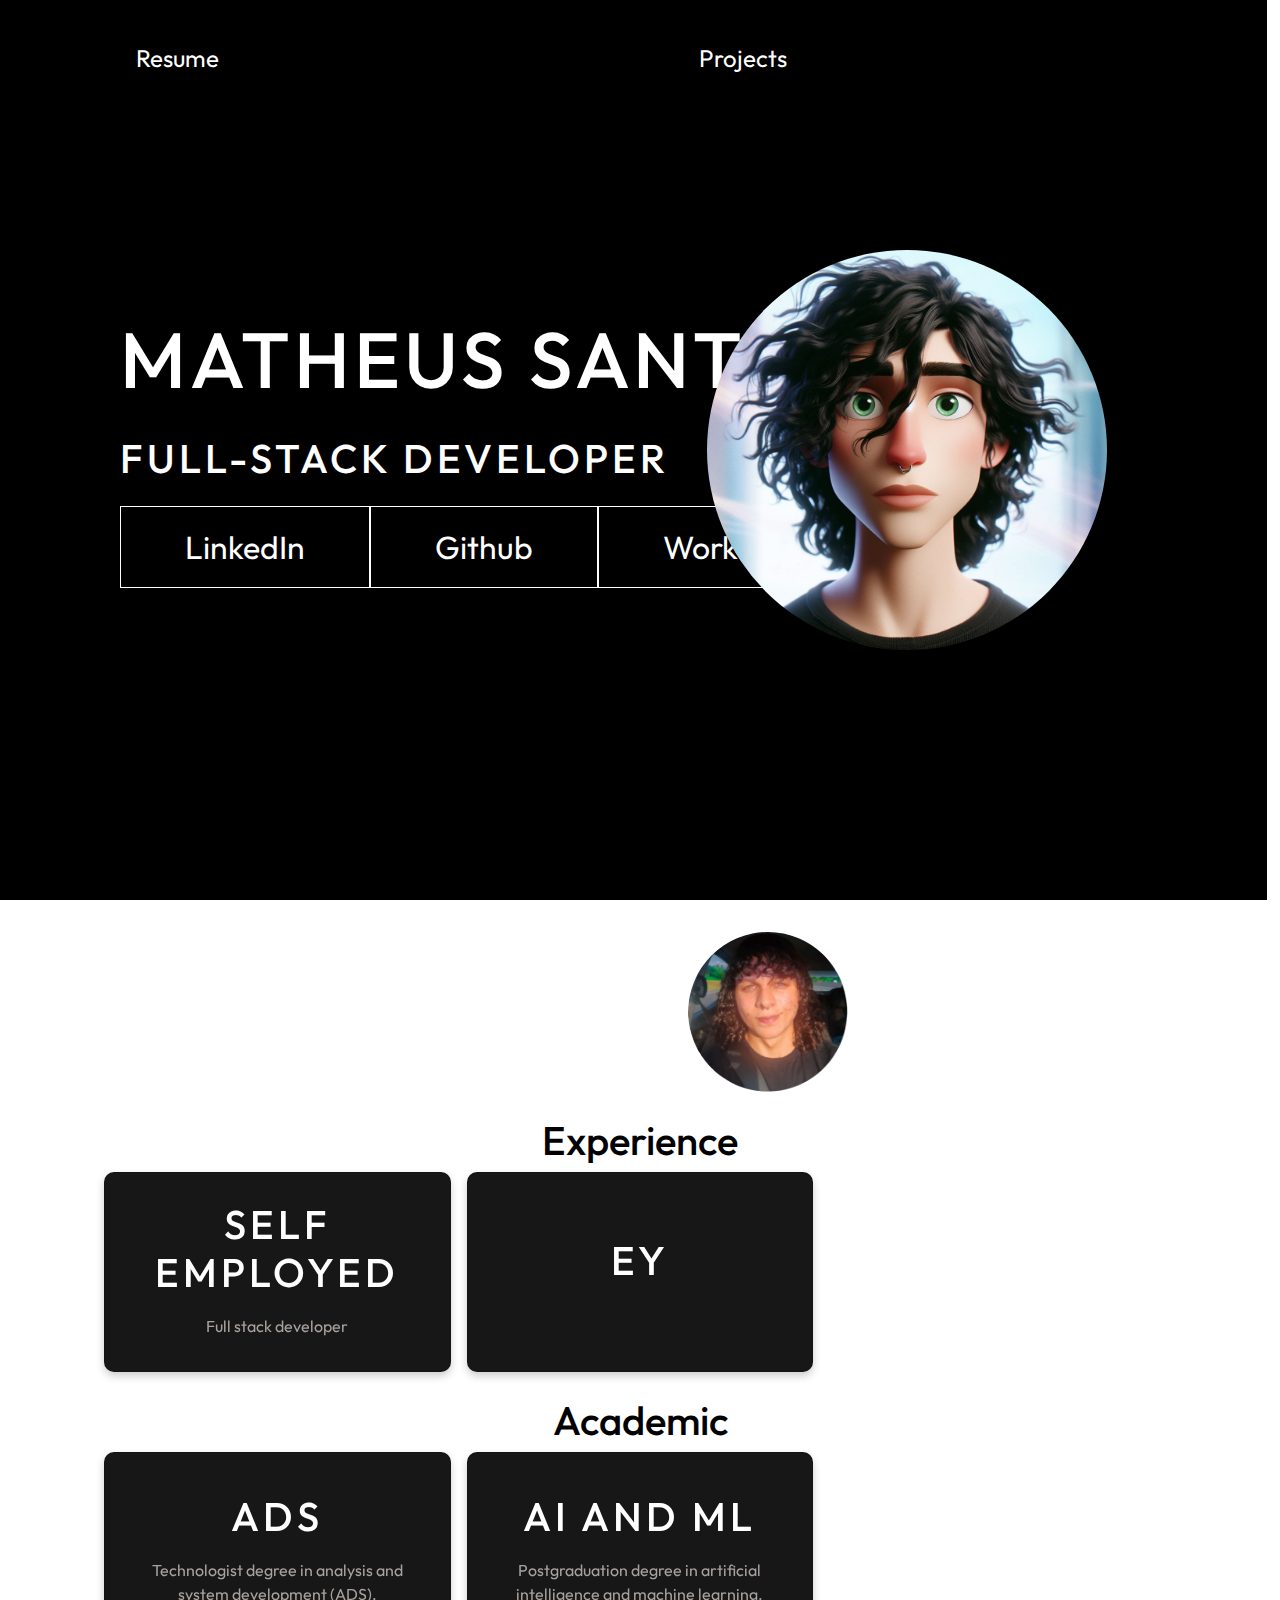
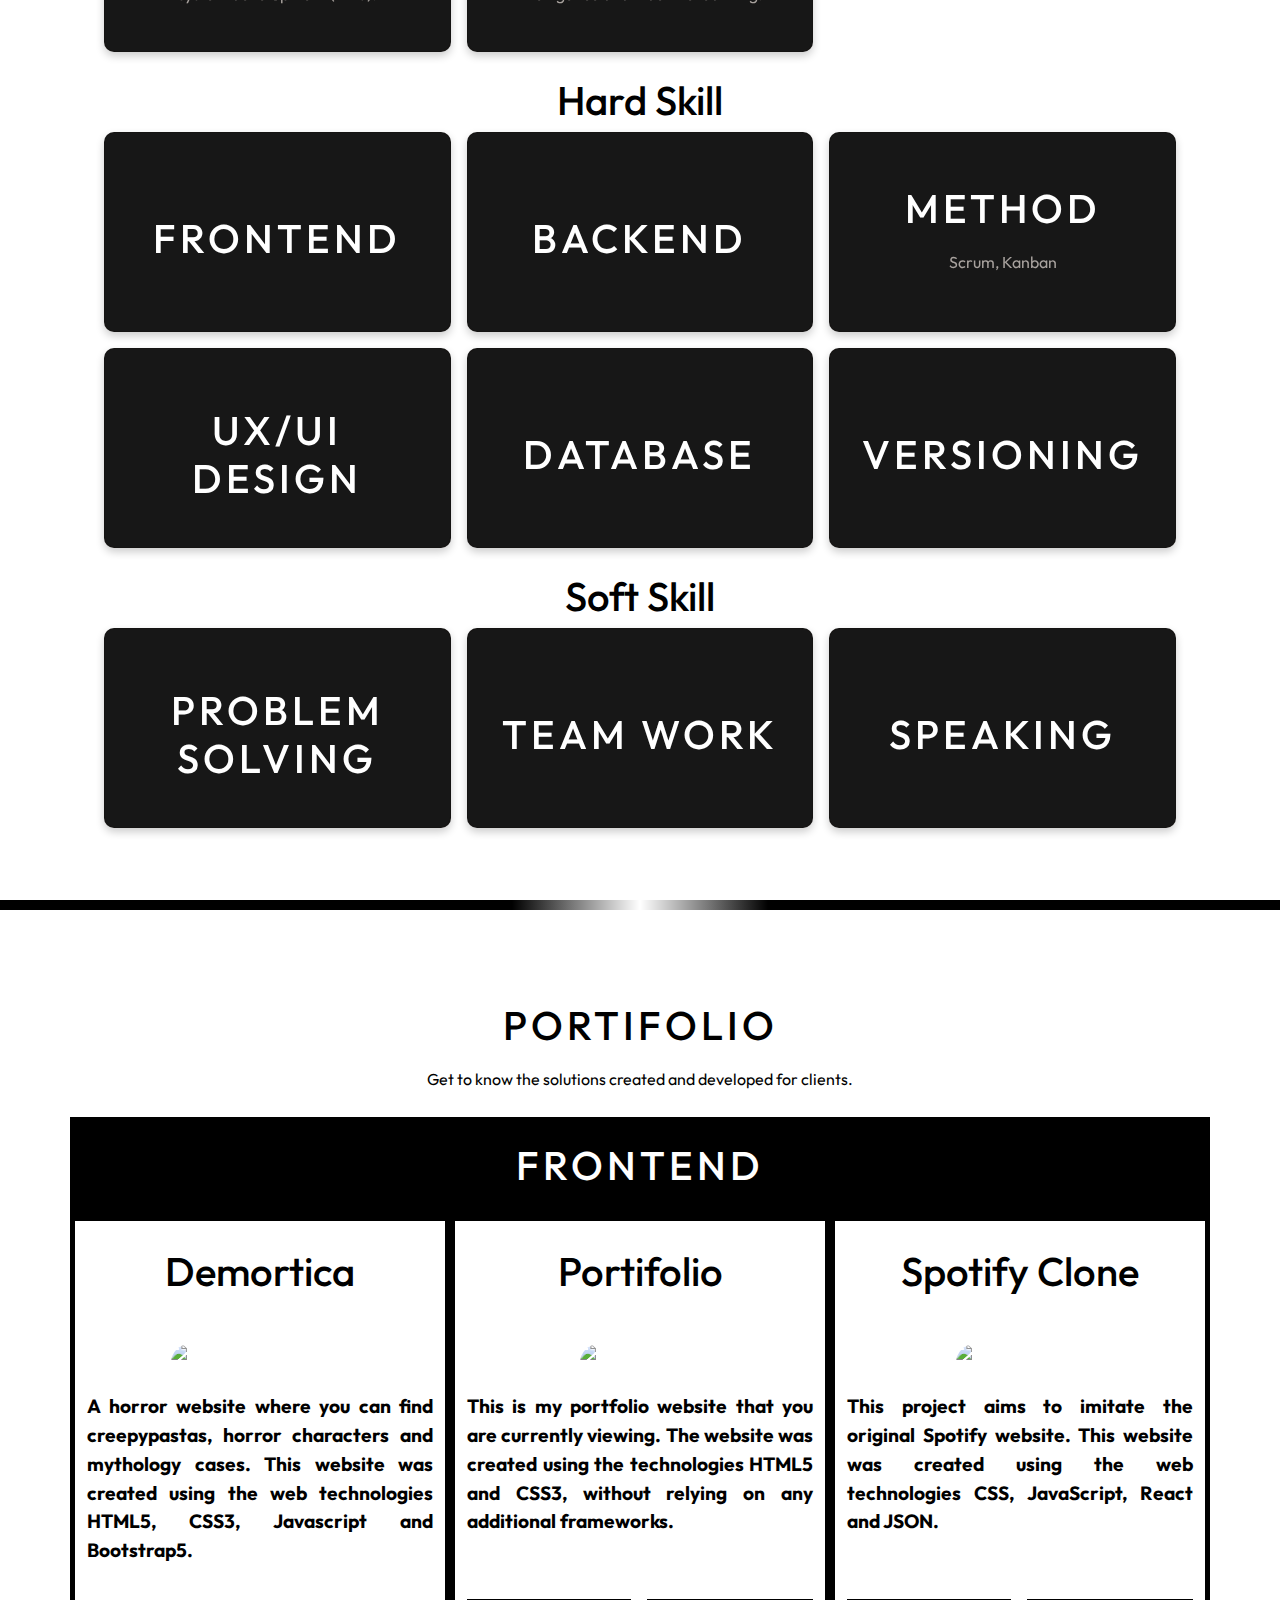
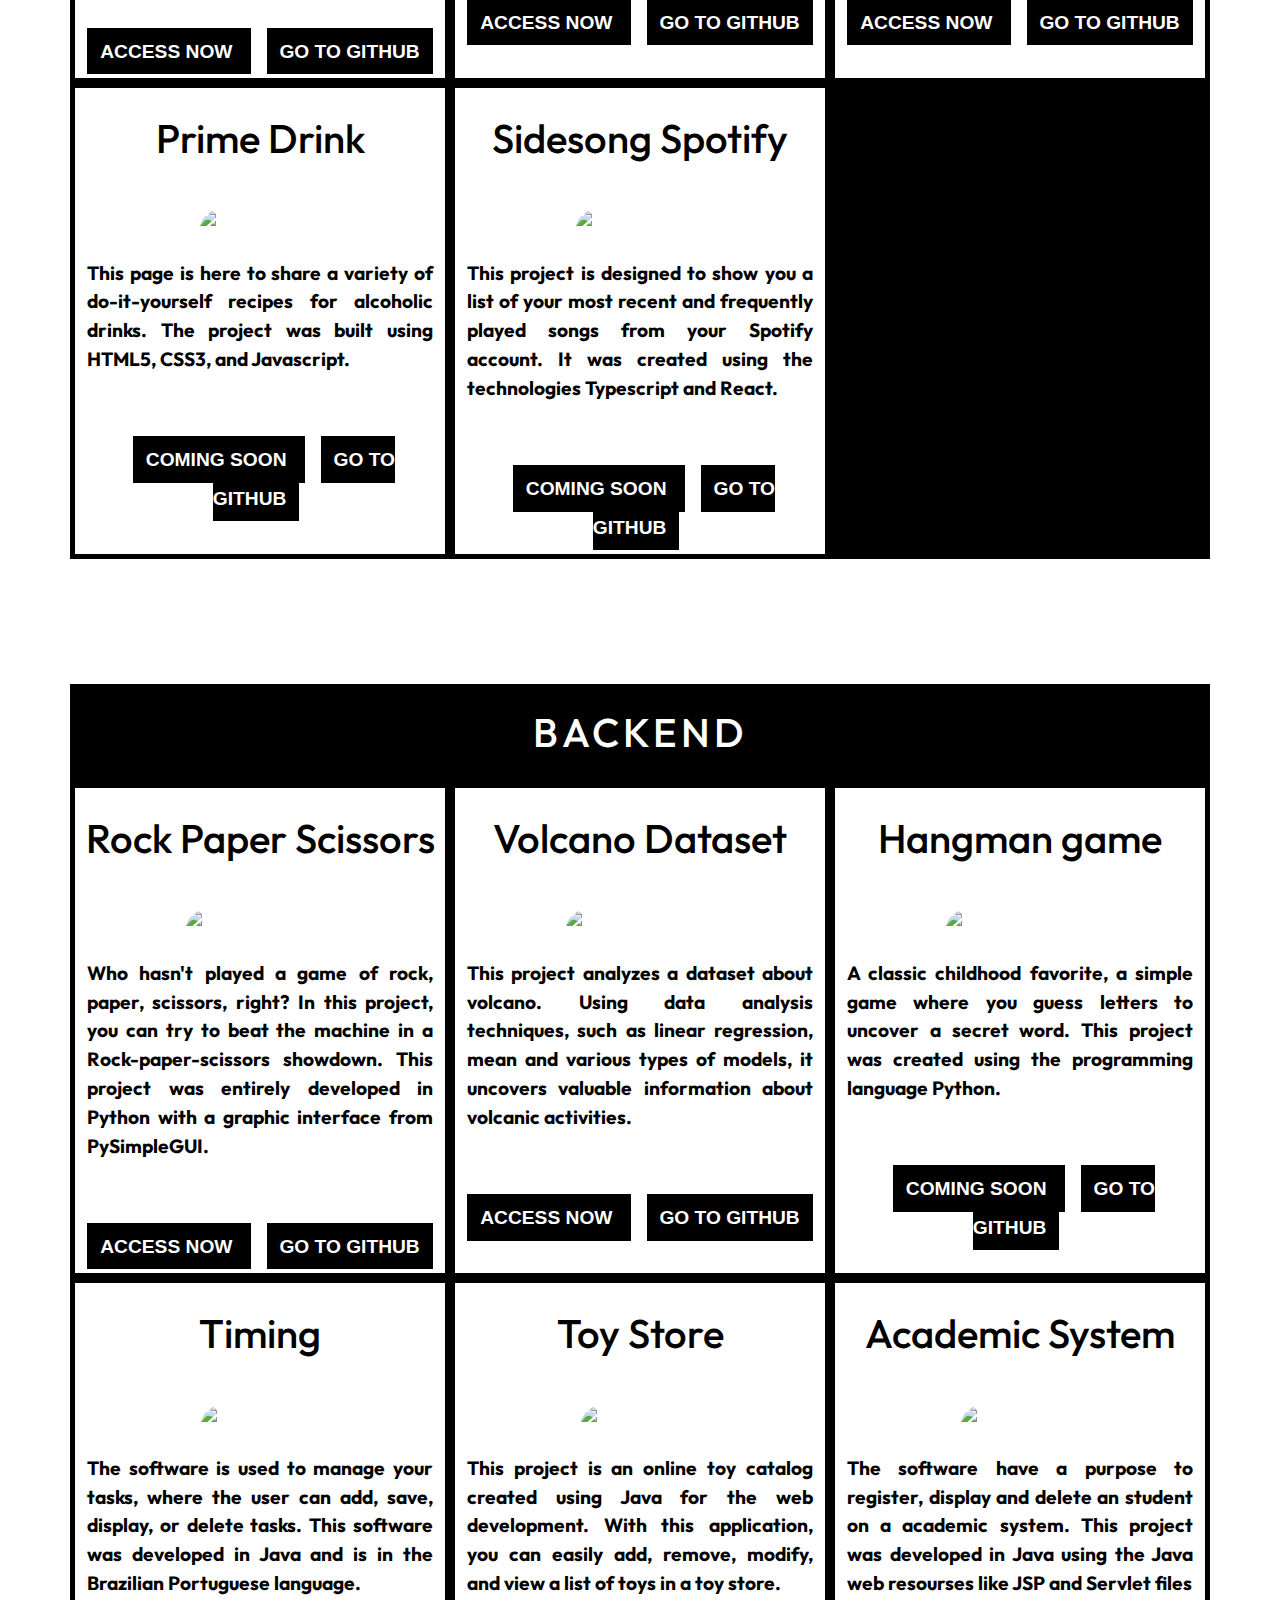
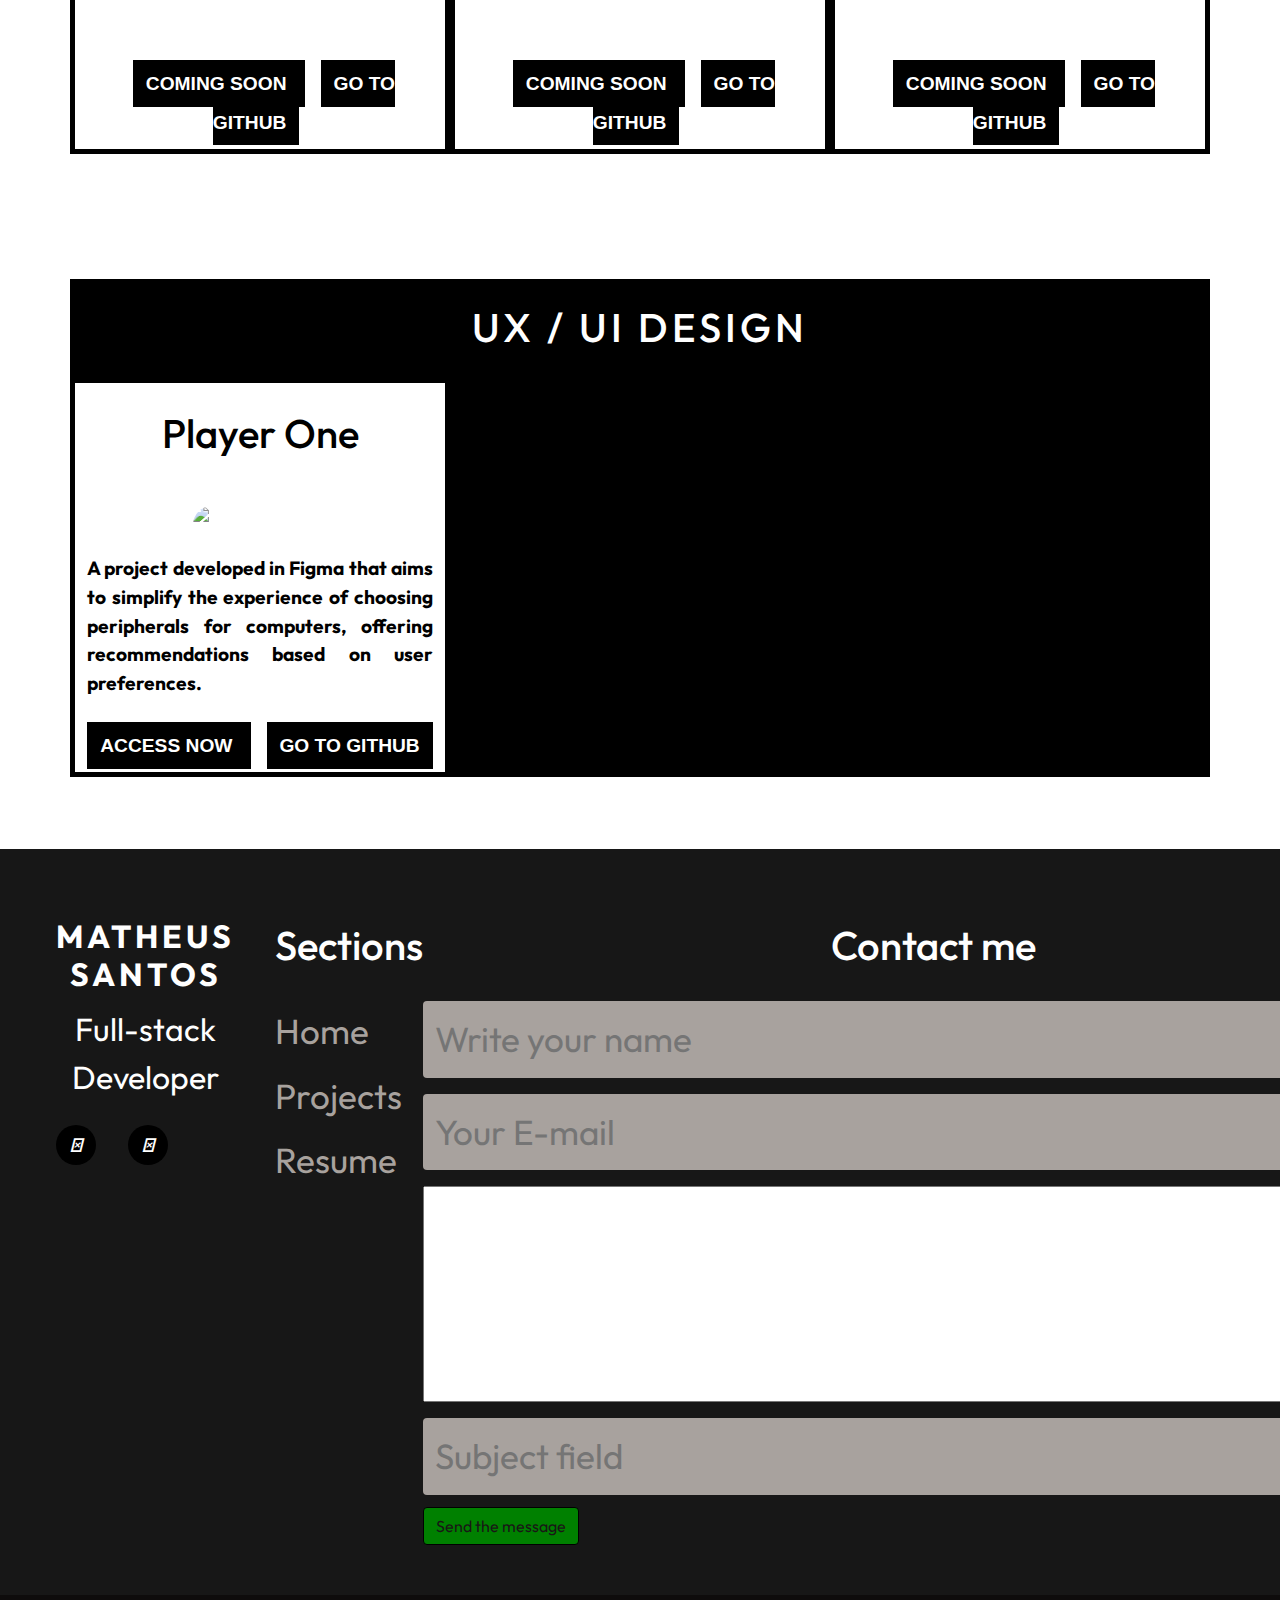
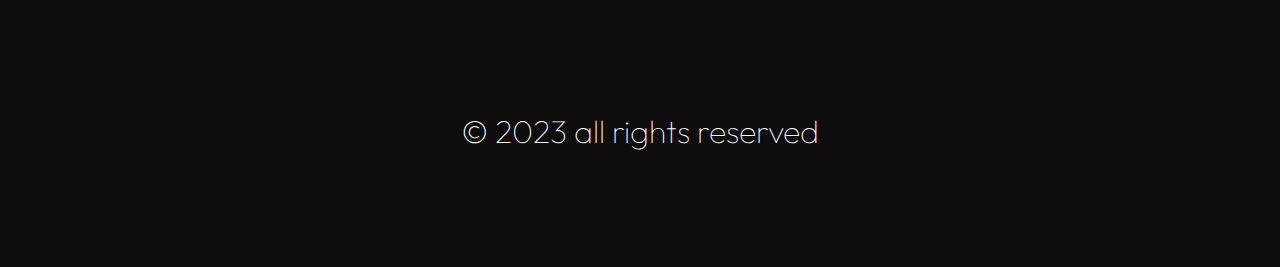
==== index.html @ 24e84c68 "Add files via upload" ====
<!DOCTYPE html>
<html>

<head>
	<meta charshet="utf-8">
	<meta http-equiv="X-UA-Compatible" content="IE=edge">
	<meta name="viewport" content="width=device-width, initial-scale=1, maximum-scale=1.0">
	<link rel="stylesheet" href="https://cdnjs.cloudflare.com/ajax/libs/font-awesome/6.5.1/css/all.min.css" integrity="sha512-DTOQO9RWCH3ppGqcWaEA1BIZOC6xxalwEsw9c2QQeAIftl+Vegovlnee1c9QX4TctnWMn13TZye+giMm8e2LwA==" crossorigin="anonymous" referrerpolicy="no-referrer" />

	<link href="https://stackpath.bootstrapcdn.com/bootstrap/4.5.2/css/bootstrap.min.css" rel="stylesheet">
	<link href="https://cdnjs.cloudflare.com/ajax/libs/font-awesome/5.15.2/css/all.min.css" rel="stylesheet">


	<link rel="stylesheet" type='text/css' href="https://cdn.jsdelivr.net/gh/devicons/devicon@latest/devicon.min.css" />
	<link href="https://cdn.jsdelivr.net/npm/bootstrap@5.0.2/dist/css/bootstrap.min.css" rel="stylesheet" integrity="sha384-EVSTQN3/azprG1Anm3QDgpJLIm9Nao0Yz1ztcQTwFspd3yD65VohhpuuCOmLASjC" crossorigin="anonymous">
	<link rel='stylesheet' type='text/css' href='style.css'>
	<link rel="stylesheet" href="styles/media-query.css">
	<link rel="shortcut icon" href="./img/favicon.ico" type="image/x-icon">


	<title>Matheus Santos</title>
</head>

<body>
	<header>

		<!-- this will be used as a base for the menu  -->
		<header class="header-container">
			<div class="header">

						<!-- menu -->
						<nav class="menu-itens">
							<ul>
								<li>
									<a href="#resume">Resume</a>
								</li>
								<li>
									<a href="#projects">Projects</a>
								</li>
								<li>
									<a href="#contact">Contacts</a>
								</li>
							</ul>
						</nav>
					</div>
				</div>

				

				<!-- Elements that will be in the header section. -->
			
				<img class="pixar-image" src="./img/4.jpeg" alt="AI generated image of the developer">
				<h1>Matheus Santos</h1>
				<h2>Full-stack Developer</h2>
				<div class="social-media">
					<a href="https://www.linkedin.com/in/theuusc" target="_blank">LinkedIn</a>
					<a href="https://github.com/theuusc" target="_blank">Github</a>
					<a href="#">Workana</a>
				</div>

		</header>

		
		<!-- Creation of the cards -->
	<section id="resume">
	
				<img class="developer-picture" src="./img/dev-pic.png" alt="Developer picture">
			
				<h3>Experience</h3>
				<div class="card-container">
					<div class="card">
					  <div class="card-inner">
						<div class="card-front">
						  <div class="card-content">
							<h2>Self Employed</h2>
							<p>Full stack developer</p>
						  </div>
						</div>
						<div class="card-back">
						  <div class="card-content">
							<p>Experience in full stack development as a freelancer.</p>
							<i class="devicon-html5-plain-wordmark colored"></i>
							<i class="devicon-css3-plain-wordmark colored"></i>
							<i class="devicon-javascript-plain colored"></i>
							<i class="devicon-figma-plain colored"></i>
							<i class="devicon-wordpress-plain-wordmark colored"></i>
          
							<i class="devicon-java-plain-wordmark colored"></i>
							<i class="devicon-python-plain-wordmark colored"></i>
							<i class="devicon-anaconda-original-wordmark colored"></i>
							<i class="devicon-php-plain colored"></i>
							<i class="devicon-mysql-plain-wordmark colored"></i>
						  </div>
						</div>
					  </div>
					  <div class="info-box">01/2022 - 02/2024</div>
					</div>
					<div class="card">
					  <div class="card-inner">
						<div class="card-front">
						  <div class="card-content">
							<h2>EY</h2>
							<p></p>
						  </div>
						</div>
						<div class="card-back">
						  <div class="card-content">
							<p></p>
						  </div>
						</div>
					  </div>
					  <div class="info-box">03/2024</div>
					</div>
				</div>

				<h3>Academic</h3>
				<div class="card-container">
					<div class="card">
					  <div class="card-inner">
						<div class="card-front">
						  <div class="card-content">
							<h2>ADS</h2>
							<p>Technologist degree in analysis and system development (ADS).</p>
						  </div>
						</div>
						<div class="card-back">
						  <div class="card-content">
							<p>Full stack abilities.</p>
							<i class="devicon-html5-plain-wordmark colored"></i>
							<i class="devicon-css3-plain-wordmark colored"></i>
							<i class="devicon-java-plain-wordmark colored"></i>
							<i class="devicon-python-plain-wordmark colored"></i>
							<i class="devicon-php-plain colored"></i>
							<i class="devicon-mysql-plain-wordmark colored"></i>
						  </div>
						</div>
					  </div>
					  <div class="info-box">02/2022 - 12/2023</div>
					</div>
					<div class="card">
					  <div class="card-inner">
						<div class="card-front">
						  <div class="card-content">
							<h2>AI and ML</h2>
							<p>Postgraduation degree in artificial intelligence and machine learning.</p>
						  </div>
						</div>
						<div class="card-back">
						  <div class="card-content">
							<p>Artificial intelligence</p>
							<i class="devicon-anaconda-original-wordmark colored"></i>
						  </div>
						</div>
					  </div>
					  <div class="info-box">02/2024 - Currently</div>
					</div>
				</div>

				<h3>Hard Skill</h3>
				<div class="card-container">
					<div class="card">
					  <div class="card-inner">
						<div class="card-front">
						  <div class="card-content">
							<h2>Frontend</h2>
							<i class="devicon-html5-plain"></i>
							<i class="devicon-css3-plain"></i>
							<i class="devicon-javascript-plain"></i>
							<i class="devicon-react-original"></i>
							<i class="devicon-bootstrap-plain"></i>
							<i class="devicon-wordpress-plain"></i>
						  </div>
						</div>
						<div class="card-back">
						  <div class="card-content">
							<p>Technologies: HTML5, CSS3, JavaScript, React, Bootstrap5, Wordpress.</p>
						  </div>
						</div>
					  </div>
					  <div class="info-box">Updated on 2024</div>
					</div>
					<div class="card">
					  <div class="card-inner">
						<div class="card-front">
						  <div class="card-content">
							<h2>Backend</h2>
							<i class="devicon-python-plain"></i>
							<i class="devicon-php-plain"></i>
							<i class="devicon-java-plain"></i>
						  </div>
						</div>
						<div class="card-back">
						  <div class="card-content">
							<p>Technologies: Python3, PHP8, Java.</p>
						  </div>
						</div>
					  </div>
					  <div class="info-box">Updated on 2024</div>
					</div>
					<div class="card">
						<div class="card-inner">
						  <div class="card-front">
							<div class="card-content">
							  <h2>Method</h2>
							  <p>Scrum, Kanban</p>
							</div>
						  </div>
						  <div class="card-back">
							<div class="card-content">
							  <p>Agile Methologies: Scrum, Kanban.</p>
							</div>
						  </div>
						</div>
						<div class="info-box">Updated on 2023</div>
					</div>
					<div class="card">
						<div class="card-inner">
						  <div class="card-front">
							<div class="card-content">
							  <h2>UX/UI Design</h2>
							  <i class="devicon-figma-plain"></i>
							</div>
						  </div>
						  <div class="card-back">
							<div class="card-content">
							  <p>Technologies: Figma.</p>
							</div>
						  </div>
						</div>
						<div class="info-box">Updated on 2023</div>
					</div>
					<div class="card">
						<div class="card-inner">
						  <div class="card-front">
							<div class="card-content">
							  <h2>Database</h2>
							  <i class="devicon-mysql-original"></i>
							</div>
						  </div>
						  <div class="card-back">
							<div class="card-content">
							  <p>Technologies: MySQL.</p>
							</div>
						  </div>
						</div>
						<div class="info-box">Updated on 2023</div>
					</div>
					<div class="card">
						<div class="card-inner">
						  <div class="card-front">
							<div class="card-content">
							  <h2>Versioning</h2>
							  <i class="devicon-git-plain"></i>
							  <i class="devicon-github-original"></i>
							</div>
						  </div>
						  <div class="card-back">
							<div class="card-content">
							  <p>Technologies: Git, Github.</p>
							</div>
						  </div>
						</div>
						<div class="info-box">Updated on 2023</div>
					</div>
				</div>

				<h3>Soft Skill</h3>
				<div class="card-container">
					<div class="card">
					  <div class="card-inner">
						<div class="card-front">
						  <div class="card-content">
							<h2>Problem solving</h2>
						  </div>
						</div>
						<div class="card-back">
						  <div class="card-content">
							<p>Solving math and algorithms problems.</p>
						  </div>
						</div>
					  </div>
					</div>
					<div class="card">
					  <div class="card-inner">
						<div class="card-front">
						  <div class="card-content">
							<h2>Team Work</h2>
						  </div>
						</div>
						<div class="card-back">
						  <div class="card-content">
							<p>I have a strong sense of collaboration to ensure that the project is delivered on time.</p>
						  </div>
						</div>
					  </div>
					</div>
					<div class="card">
						<div class="card-inner">
						  <div class="card-front">
							<div class="card-content">
							  <h2>Speaking</h2>
							</div>
						  </div>
						  <div class="card-back">
							<div class="card-content">
							  <p>Enhancing my communication with speech therapist.</p>
							</div>
						  </div>
						</div>
					</div>
				</div>

	</section>

	<br><br><br>			
	<div class="wavy-line"></div>
	<br><br><br>

	<section id="projects">

		<!-- PROJECTS -->
		<div class="project-section">
			<h2>Portifolio</h2>
			<P>Get to know the solutions created and developed for clients.</P>
		</div>
        <main class="container" id="grid-container">
            <h2>FRONTEND</h2>
            <br>
            <div class="grid">
                <div>
                    <h3>Demortica</h3>
                    <br>
                    <img class="image-grid"
                        src="https://cdn.jsdelivr.net/gh/devicons/devicon/icons/bootstrap/bootstrap-original-wordmark.svg" alt="bootstrap-icon">
                    <p class="text-grid">A horror website where you can find creepypastas, horror characters and mythology
                         cases. This website was created using the web technologies HTML5, CSS3, Javascript and Bootstrap5.
                    </p>
                    <br>
                    <a class="link-grid" href="https://demortica.netlify.app/" target="_blank"> ACCESS NOW </a>
                    <a class="link-grid" href="https://github.com/theuusc/Demortica" target="_blank"> GO TO GITHUB  </a>
                </div>

                <div>
                    <h3>Portifolio</h3>
                    <br>
                    <img class="image-grid"
                        src="https://cdn.jsdelivr.net/gh/devicons/devicon/icons/html5/html5-original-wordmark.svg" alt="html-icon">
                    <p class="text-grid" alt="html-icon">
                        This is my portfolio website that you are currently viewing. The website was created using the technologies
                        HTML5 and CSS3, without relying on any additional frameworks.
                    </p>
                    <br>
                    <a class="link-grid" href="https://theuusc.netlify.app/" target="_blank"> ACCESS NOW </a>
                    <a class="link-grid" href="https://github.com/theuusc/Portifolio" target="_blank"> GO TO GITHUB  </a>
                </div>

                <div>
                    <h3>Spotify Clone</h3>
                    <br>
                    <img class="image-grid"
                        src="https://cdn.jsdelivr.net/gh/devicons/devicon/icons/react/react-original-wordmark.svg" alt="react-icon">
                    <p class="text-grid">This project aims to imitate the original Spotify website. 
                        This website was created using the web technologies CSS, JavaScript, React and JSON.
                    </p>
                    <br>
                    <a class="link-grid" href="https://spotify-alt.netlify.app/" target="_blank"> ACCESS NOW </a>
                    <a class="link-grid" href="https://github.com/theuusc/Spotify-Clone" target="_blank"> GO TO GITHUB  </a>
                </div>

                <div>
                    <h3>Prime Drink</h3>
                    <br>
                    <img class="image-grid" src="https://cdn.jsdelivr.net/gh/devicons/devicon/icons/html5/html5-original-wordmark.svg" alt="hmtl-icon">
                    <p class="text-grid">
                        This page is here to share a variety of do-it-yourself recipes for alcoholic drinks. The project was built using HTML5, CSS3, and Javascript.
                    </p>
                    <br>
                    <a class="link-grid" href="#" target="_blank"> COMING SOON  </a>
                    <a class="link-grid" href="https://github.com/theuusc/Prime-Drink" target="_blank"> GO TO GITHUB  </a>
                </div>

                <div>
                    <h3>Sidesong Spotify</h3>
                    <br>
                    <img class="image-grid" src="https://cdn.jsdelivr.net/gh/devicons/devicon/icons/react/react-original-wordmark.svg" alt="react-icon">
                    <p class="text-grid">
                        This project is designed to show you a list of your most recent and frequently played songs from your Spotify account. 
                        It was created using the technologies Typescript and React.
                    </p>
                    <br>
                    <a class="link-grid" href="#" target="_blank"> COMING SOON </a>
                    <a class="link-grid" href="https://github.com/theuusc/Sidesong-Spotify" target="_blank"> GO TO GITHUB  </a>
                </div>

            </div>

        </main>

        <br><br><br><br><br>

            <main class="container" id="grid-container">
                <h2>BACKEND</h1>
                <br>
                <div class="grid">
                    <div>
                        <h3>Rock Paper Scissors</h3>
                        <br>
                        <img class="image-grid"
                            src="https://cdn.jsdelivr.net/gh/devicons/devicon/icons/python/python-original-wordmark.svg" alt="python-icon">
                        <p class="text-grid">Who hasn't played a game of rock, paper, scissors, right? In this project, you
                            can try to beat the machine in a Rock-paper-scissors showdown. This project was entirely
                            developed in Python with a graphic interface from PySimpleGUI.</p>
                        <br>
                        <a class="link-grid"
                            href="https://drive.google.com/drive/folders/1sUbGhfcdeOUwwWqV39hO3UvD8bqeE-tZ?usp=sharing"
                            target="_blank"> ACCESS NOW </a>
                        <a class="link-grid" href="https://github.com/theuusc/RockPaperScissorsGame" target="_blank"> GO TO GITHUB  </a>
                    </div>

                    <div>
                        <h3>Volcano Dataset</h3>
                        <br>
                        <img class="image-grid"
                            src="https://cdn.jsdelivr.net/gh/devicons/devicon/icons/python/python-original-wordmark.svg" alt="python-icon">
                        <p class="text-grid">This project analyzes a dataset about volcano. Using data analysis techniques, such as
                            linear regression, mean and various types of models, it uncovers valuable information about volcanic activities. </p>
                        <br>
                        <a class="link-grid" href="https://volcanodataset.netlify.app/" target="_blank"> ACCESS NOW </a>
                        <a class="link-grid" href="https://github.com/theuusc/Volcano-Dataset" target="_blank"> GO TO GITHUB  </a>
                    </div>

                    <div>
                        <h3>Hangman game</h3>
                        <br>
                        <img class="image-grid"
                            src="https://cdn.jsdelivr.net/gh/devicons/devicon/icons/python/python-original-wordmark.svg" alt="python-icon">
                        <p class="text-grid">A classic childhood favorite, a simple game where you guess letters to uncover a secret word. 
                            This project was created using the programming language Python.</p>
                        <br>
                        <a class="link-grid" href="#" target="_blank"> COMING SOON </a>
                        <a class="link-grid" href="https://github.com/theuusc/Hangman-Game" target="_blank"> GO TO GITHUB  </a>
                    </div>

                    <div>
                        <h3>Timing</h3>
                        <br>
                        <img class="image-grid"
                            src="https://cdn.jsdelivr.net/gh/devicons/devicon/icons/java/java-plain-wordmark.svg" alt="java-icon">
                        <p class="text-grid">The software is used to manage your tasks, where the user can add, save,
                            display, or delete tasks. This software was developed in Java and is in the
                            Brazilian Portuguese language.</p>
                        <br>
                        <a class="link-grid" href="#" target="_blank"> COMING SOON </a>
                        <a class="link-grid" href="https://github.com/theuusc/Timing" target="_blank"> GO TO GITHUB  </a>
                    </div>

                    <div>
                        <h3>Toy Store</h3>
                        <br>
                        <img class="image-grid"
                            src="https://cdn.jsdelivr.net/gh/devicons/devicon/icons/java/java-plain-wordmark.svg" alt="java-icon">
                        <p class="text-grid">This project is an online toy catalog created using Java for the web development. With this 
                            application, you can easily add, remove, modify, and view a list of toys in a toy store.</p>
                        <br>
                        <a class="link-grid" href="#" target="_blank"> COMING SOON </a>
                        <a class="link-grid" href="https://github.com/theuusc/Toy-Store" target="_blank"> GO TO GITHUB  </a>
                    </div>

                    <div>
                        <h3>Academic System</h3>
                        <br>
                        <img class="image-grid"
                            src="https://cdn.jsdelivr.net/gh/devicons/devicon/icons/java/java-plain-wordmark.svg" alt="java-icon">
                        <p class="text-grid">The software have a purpose to register, display and delete an student on a
                            academic system. This project was developed in Java using the Java web resourses like JSP and
                            Servlet files</p>
                        <br>
                        <a class="link-grid" href="#" target="_blank"> COMING SOON </a>
                        <a class="link-grid" href="https://github.com/theuusc/Academic-System" target="_blank"> GO TO GITHUB  </a>
                    </div>

                </div>

            </main>

        <br><br><br><br><br>

                <main class="container" id="grid-container">
                    <h2>UX / UI DESIGN</h2>
                    <br>
                    <div class="grid">

                        <div>
                            <h3>Player One</h3>
                            <br>
                            <img class="image-grid"
                                src="https://cdn.jsdelivr.net/gh/devicons/devicon/icons/figma/figma-original.svg" alt="figma-icon">
                            <p class="text-grid">A project developed in Figma that aims to simplify the experience of choosing
                                peripherals for computers, offering recommendations based on user preferences.</p>
                            <a class="link-grid"
                                href="https://www.figma.com/proto/qFlTJBlmV3ptCxg4kkbN9o/Player-One?page-id=0%3A1&type=design&node-id=1-2&viewport=957%2C393%2C0.05&t=hSyrX92RzRtNqWu8-1&scaling=scale-down&starting-point-node-id=1%3A2"
                                target="_blank"> ACCESS NOW </a>
                            <a class="link-grid" href="https://github.com/theuusc/Player-One" target="_blank"> GO TO GITHUB  </a>
                        </div>


                    </div>

                </main>
        <br><br><br>
	</section>

				<!-- Footer area that will feature a contact field. -->
			<section id="contact">
				<footer class="footer">
					<div id="footer-content">
						<div id="footer-contacts">
							<h2>Matheus Santos</h2>
							<p>Full-stack Developer</p>

							<div id="footer-social-media">
								<a href="https://github.com/theuusc" class="footer-link" id="github">
									<i class="fa-brands fa-github"></i>
								</a>

								<a href="https://www.linkedin.com/in/theuusc" class="footer-link" id="linkedin">
									<i class="fa-brands fa-linkedin"></i>
								</a>
							</div>
						</div>

						<ul class="footer-list">
							<li>
								<h3>Sections</h3>
							</li>

							<li>
								<a href="#" class="footer-link">Home</a>
							</li>
							<li>
								<a href="#projects" class="footer-link">Projects</a>
							</li>
							<li>
								<a href="#resume" class="footer-link">Resume</a>
							</li>
						</ul>

						<div id="footer-subscribe">
							<h3>Contact me</h3>
							<form action="./form.php" method="post" target="_blank">
								<div id="input-group">
									<input class="form-data" type="text" id="name" name="name" placeholder="Write your name" required>
								</div>
								<div id="input-group">
									<input class="form-data" type="text" id="email" name="email" placeholder="Your E-mail" required>
								</div>
								<div id="input-group">
									<textarea name="message" rows="4" cols="50"></textarea>
								</div>
								<div id="input-group">
									<input class="form-data" type="text" id="subject" name="subject" placeholder="Subject field" required>
								</div>
								
								<button type="submit" class="btn btn-primary" id="sendBtn">Send the message</button>
							</form>
  
						</div>
					</div>

					<div id="footer-copyright">
						&copy; 2023 all rights reserved
					</div>
				</footer>
			</section>

<script src="https://code.jquery.com/jquery-3.5.1.slim.min.js"></script>
<script src="https://stackpath.bootstrapcdn.com/bootstrap/4.5.2/js/bootstrap.min.js"></script>
<script src="https://cdn.jsdelivr.net/npm/bootstrap@5.0.2/dist/js/bootstrap.bundle.min.js" integrity="sha384-MrcW6ZMFYlzcLA8Nl+NtUVF0sA7MsXsP1UyJoMp4YLEuNSfAP+JcXn/tWtIaxVXM" crossorigin="anonymous"></script>
<script src="script.js"></script>
</body>

</html>
---- style.css ----
/* CSS Document */
@import url('https://fonts.googleapis.com/css2?family=Outfit&display=swap');
/* fonte usada */

body {
    height: 100%;
    color: white;
    margin: 0;
    padding: 0;
    font-family: 'Outfit', sans-serif;
    display: flex;
    flex-direction: column;
}

html{
    scroll-behavior: smooth;
}

/* Header */

.header-container {
    height: 100vh;
    width: 99vw;
    background-color: black;
    background-image: url('');
    background-repeat: no-repeat;
    background-position: 90%;
    background-size: 30%;
    display: flex;
    flex-direction: column;
    justify-content: center;
    align-items: flex-start;
    box-sizing: border-box;
    padding: 0 120px;
    position: relative;
}

p{
    font-family: 'Outfit';
    text-align: justify;
    padding: 10px;
    font-size: 16px;
    color: #393939;
}

h1 {
    font-family: 'Outfit', sans-serif;
    text-align: center;
    font-size: 4.9rem;
    text-transform: uppercase;
    letter-spacing: 4px;
}

h2 {
    font-family: 'Outfit', sans-serif;
    text-align: center;
    font-size: 2.5rem;
    text-transform: uppercase;
    letter-spacing: 4px;
    padding-top: 1.2rem;
}

h3{
    color: #000;
    font-family: 'Outfit', sans-serif;
    text-align: center;
    font-size: 2.5rem;
    padding-top: 1.5rem;
}

.social-media {
    margin-top: 1rem;
    display: flex;
}

.social-media a {
    text-decoration: none;
    color: white;
    font-size: 2rem;
    padding: 1rem 4rem;
    border: 1px solid white;
    min-width: 8rem;
    min-height: 4rem;
    display: flex;
    align-items: center;
    justify-content: center;
    transition: .5s ease-in-out;

}

.menu-itens ul{
    display: flex;
    justify-content: space-between;
    list-style-type: none;
    padding: 1rem;
    top: 1.5rem;
    position: absolute;
    gap: 30rem;
}

.menu-itens ul a{
    color: white;
    text-decoration: none;
    font-size: 1.5rem;
}

.pixar-image{
    border-radius: 50%;
    height: 400px;
    width: 400px;
    position: absolute;
    right: 10rem;
}
.developer-picture{
    height: 10rem;
    width: 10rem;
    margin-left: 43rem;
    margin-top: 2rem;
    border-radius: 50%;
}

.wavy-line{
    height: 10px;
    background-color: #000; 
    overflow: hidden;
    position: relative;
  }

.wavy-line::after {
    content: '';
    position: absolute;
    bottom: 0;
    left: 0;
    width: 100%;
    height: 100%;
    background: linear-gradient(to right, transparent 40%, #fff 50%, transparent 60%);
    animation: wavy 1s infinite linear;
}

@keyframes wavy {
    0% {
      transform: translateX(-100%);
    }
    100% {
      transform: translateX(100%);
    }
}


/* Projects Form */

.project-section h2,p{
    color: #000;
    text-align: center;
}

#grid-container{
    margin-top: 5px;
    background-color: #000;
    padding: 5px;
}

.grid{
    display: grid;
    grid-template-columns: repeat(auto-fill, minmax(300px, 1fr));
    grid-gap: 10px;
    max-width: 1200px;
    margin: 0 auto;
}

.grid div{
    background-color: #fff;
    font-family: arial;
    text-align: center;
    font-size: 1.6rem;
    padding: 2px;
    padding-bottom: 10px;
    box-shadow: 0.2px 0.2px #000;
}

a{
    text-decoration: none;
    color: white;
}

.image-grid{
    width: 12rem;
    height: 8rem;
    border-radius: 20px;
    transition: 300ms ease-in-out;
}

img:hover{
    transform: translate(2%, 2%) scale(1.3) rotate(2deg);
    border: solid rgba(255, 255, 255, 1.0);
    box-shadow: 1px 1px 3px #000;
}

.text-grid{
    font-family: 'Outfit', sans-serif;
    font-size: 1.2rem;
    text-align: justify;
    font-weight: bold;
}

.link-grid{
    font-weight: bold;
    font-size: 1.2rem;
    background-color: #000;
    padding: 0.8rem;
    margin: 0.5rem;
}

a:hover {
    background-color: #191716;
}


/* Cards */

.card-container {
    display: grid;
    grid-template-columns: repeat(auto-fill, minmax(300px, 1fr));
    grid-gap: 1rem;
    color: #ffffff;
    position: relative;
    padding: 0 4rem 0 4rem;
    max-width: 1200px;
    margin: 0 auto;
  }

  .card {
    position: relative;
    width: 100%;
    height: 200px;
    background-color: #191716;
    border-radius: 10px;
    box-shadow: 0 4px 8px rgba(0, 0, 0, 0.2);
    overflow: hidden;
    transition: box-shadow 0.3s;
    perspective: 1000px;
  }

  .card:hover {
    box-shadow: 0 8px 16px rgba(0, 0, 0, 0.3);
  }

  .card-inner {
    width: 100%;
    height: 100%;
    transition: transform 0.5s;
    transform-style: preserve-3d;
  }

  .card:hover .card-inner {
    transform: rotateY(180deg);
  }

  .card-front,
  .card-back {
    position: absolute;
    width: 100%;
    height: 100%;
    backface-visibility: hidden;
    display: flex;
    justify-content: center;
    align-items: center;
    padding: 20px;
    border-radius: 10px;
    box-sizing: border-box;
  }

  .card-front {
    background-color: #171717;
  }

  .card-back {
    background-color: #fff;
    transform: rotateY(180deg);
  }

  .card-content i {
    font-size: 2rem !important;
    color: #a8a29e;
  }

  .card-content {
    text-align: center;
  }

.card-content p{
    color: #a8a29e;
}

  .info-box {
    position: absolute;
    bottom: 10px;
    left: 50%;
    transform: translateX(-50%);
    padding: 5px 10px;
    background-color: rgba(0, 0, 0, 0.7);
    border-radius: 5px;
    color: #ffffff;
    opacity: 0;
    transition: opacity 0.3s;
  }

  .card:hover .info-box {
    opacity: 1;
  }


/* footer */

.footer {
    height: 100vh;
    width: 100%;
    background-color: #0e0c0c;
    align-items: top center;
    justify-content: center;
    color: white;
    font-size: 35px;
}

.footer-link{
    text-decoration: none;
}

#footer-content{
    background-color: #171717;
    display: grid;
    grid-template-columns: repeat(3, 1fr);
    padding: 3rem 3.5rem;
}

#footer-contacts h2{
    margin-bottom: 0.75rem;
    font-size: 2rem;
    font-weight: bold;
    display: flex;
}

#footer-contacts p{
    font-size: 2rem;
    color: #ffffff;
    display: flex;
    padding: 0;

}

#footer-social-media{
    display: flex;
    gap: 2rem;
    margin-top: 1.5rem;
}

#footer-social-media .footer-link{
    height: 2.5rem;
    width: 2.5rem;
    color: white;
    border-radius: 50%;
    display: flex;
    align-items: center;
    justify-content: center;
    transition: all 0.4s;
}

#footer-social-media .footer-link i{
    font-size: 1.25rem;
}

#footer-social-media .footer-link:hover{
    opacity: 0.8;
}

#github{
    background-color: black;
}

#linkedin{
    background-color: black;
}

.footer-list{
    display: flex;
    flex-direction: column;
    gap: 0.75rem;
    list-style: none;
}

.footer-list h3{
    color: #ffffff;
    display: flex;
    padding-bottom: 1rem;
}


.footer-list .footer-link{
    color: #a8a29e;
}

.footer-list .footer-link:hover{
    color: white;
    transition: all 0.4s;
}

#footer-subscribe{
    display: flex;
    flex-direction: column;
    gap: 0.5rem;
}

#footer-subscribe h3{
    color: #ffffff;
}

#footer-subscribe p{
    color: #a8a29e;
}

#input-group{
    display: flex;
    align-items: center;
    background-color: #a8a29e;
    border-radius: 4px;
    margin-top: 1rem;
}

#input-group input{
    all: unset;
    padding: 0.75rem;
    width: 100%;
}

#input-group button{
    background-color: #000000;
    border: none;
    color: white;
    padding: 0px 1.25rem;
    font-size: 1rem;
    height: 100%;
    border-radius: 0px 4px 4px 0px;
    cursor: pointer;
    transition: all 0.4s;
}

#input-group i{
    height: 100%;
}


#input-group button:hover{
    color: #191716;
}

#footer-copyright{
    display: flex;
    justify-content: center;
    background-color: #0e0c0c;
    font-size: 2rem;
    padding: 7rem;
    font-weight: 100;
}

modal-confirm .modal-content {
    text-align: center;
  }
  .modal-confirm .modal-footer {
    justify-content: center;
  }
  .modal-confirm .btn-icon {
    font-size: 24px;
  }

.modal-content .modal-title{
    color: #000000;
}

.modal-body{
    color: #000000;
}

.btn-primary{
    background-color: green;
    border-color: #000000;
}

.btn-primary,.btn-secondary:hover{
    color: #191716;
}

.modal-footer .btn-primary{
    background-color: green;
}

.modal-footer .btn-secondary{
    background-color: red;
}
---- styles/media-query.css ----
/* Mobile */

@media (min-width: 320px) and (max-width: 915px) {
    /* Adicione as seguintes regras dentro da sua folha de estilo CSS existente */

/* Header */
.header-container {
    padding: 0 20px; /* Reduza o preenchimento para telas menores */
}

h1 {
    font-size: 3.5rem; /* Reduza o tamanho da fonte */
}

h2 {
    font-size: 20px; /* Reduza o tamanho da fonte */
}

.social-media a {
    font-size: 1.5rem; /* Reduza o tamanho da fonte */
    padding: 0.5rem 2rem; /* Ajuste o espaçamento interno */
}

/* Dropdown language button */
.dropdown {
    width: auto; /* Ajuste a largura para se adaptar ao conteúdo */
    text-align: left; /* Alinhe à esquerda para telas menores */
    font-weight: bold;
    position: relative; /* Mude para relativo para reajustar a posição */
    top: auto; /* Redefina a posição superior */
    right: auto; /* Redefina a posição à direita */
    margin-top: 10px; /* Adicione margem superior para espaço */
}

.dropdown .dropdown-toggle {
    width: auto; /* Ajuste a largura para se adaptar ao conteúdo */
    background-color: #0e0c0c;
}

/* Hamburguer Menu */
.checkbox-container {
    padding: 0 20px; /* Reduza o preenchimento para telas menores */
}

.checkbox {
    height: 50px; /* Reduza a altura do hamburguer */
    width: 50px; /* Reduza a largura do hamburguer */
}

/* Menu itens */
.menu {
    top: 10px; /* Ajuste a posição superior */
    right: 15px; /* Ajuste a posição à direita */
}

.menu-itens ul li a {
    font-size: 18px; /* Reduza o tamanho da fonte */
    margin: 8px 0; /* Ajuste a margem */
}

/* Bubbles */
.card-wrapper h2 {
    font-size: 32px; /* Reduza o tamanho da fonte */
}

.card-wrapper p {
    font-size: 16px; /* Reduza o tamanho da fonte */
}

/* Footer */
.footer {
    font-size: 25px; /* Reduza o tamanho da fonte */
}

#footer-content {
    padding: 1.5rem; /* Reduza o preenchimento */
}

/* Ajuste outras propriedades conforme necessário */

/* Adicione a seguinte regra para ajustar a visibilidade do menu hamburguer */
.checkbox-container {
    display: flex;
}

.menu-itens {
    flex-direction: column;
    position: fixed;
    top: 0;
    left: 0;
    width: 100%;
    height: 100%;
    opacity: 0;
    visibility: hidden;
    transition: 400ms ease-in-out 0s;
}

/* Adicione a seguinte regra para tornar o menu hamburguer visível */
#toggle:checked~.menu-itens {
    visibility: visible;
    opacity: 1;
}

}
    
    
    
    @media screen and (max-width: 426px){
        #footer-content{
            grid-template-columns: repeat(1, 1fr);
            padding: 3rem 2rem;
        }
    }
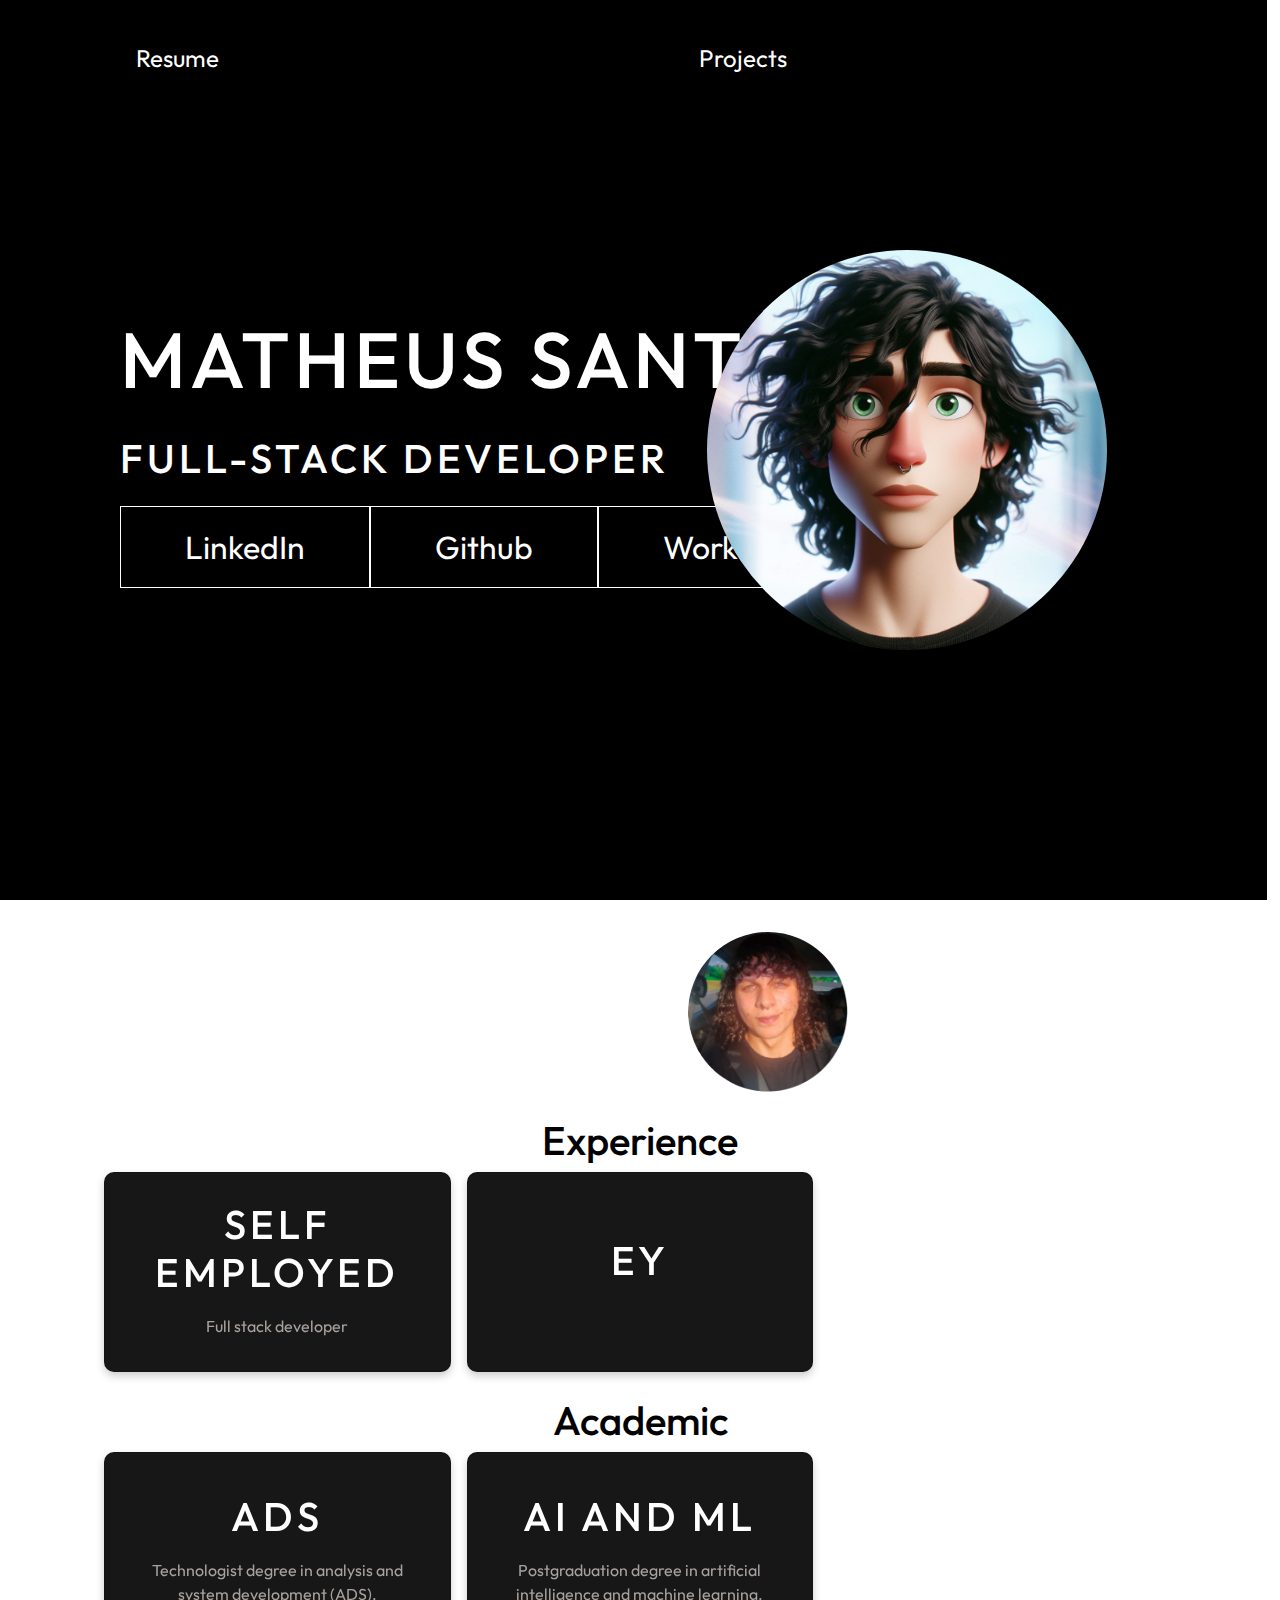
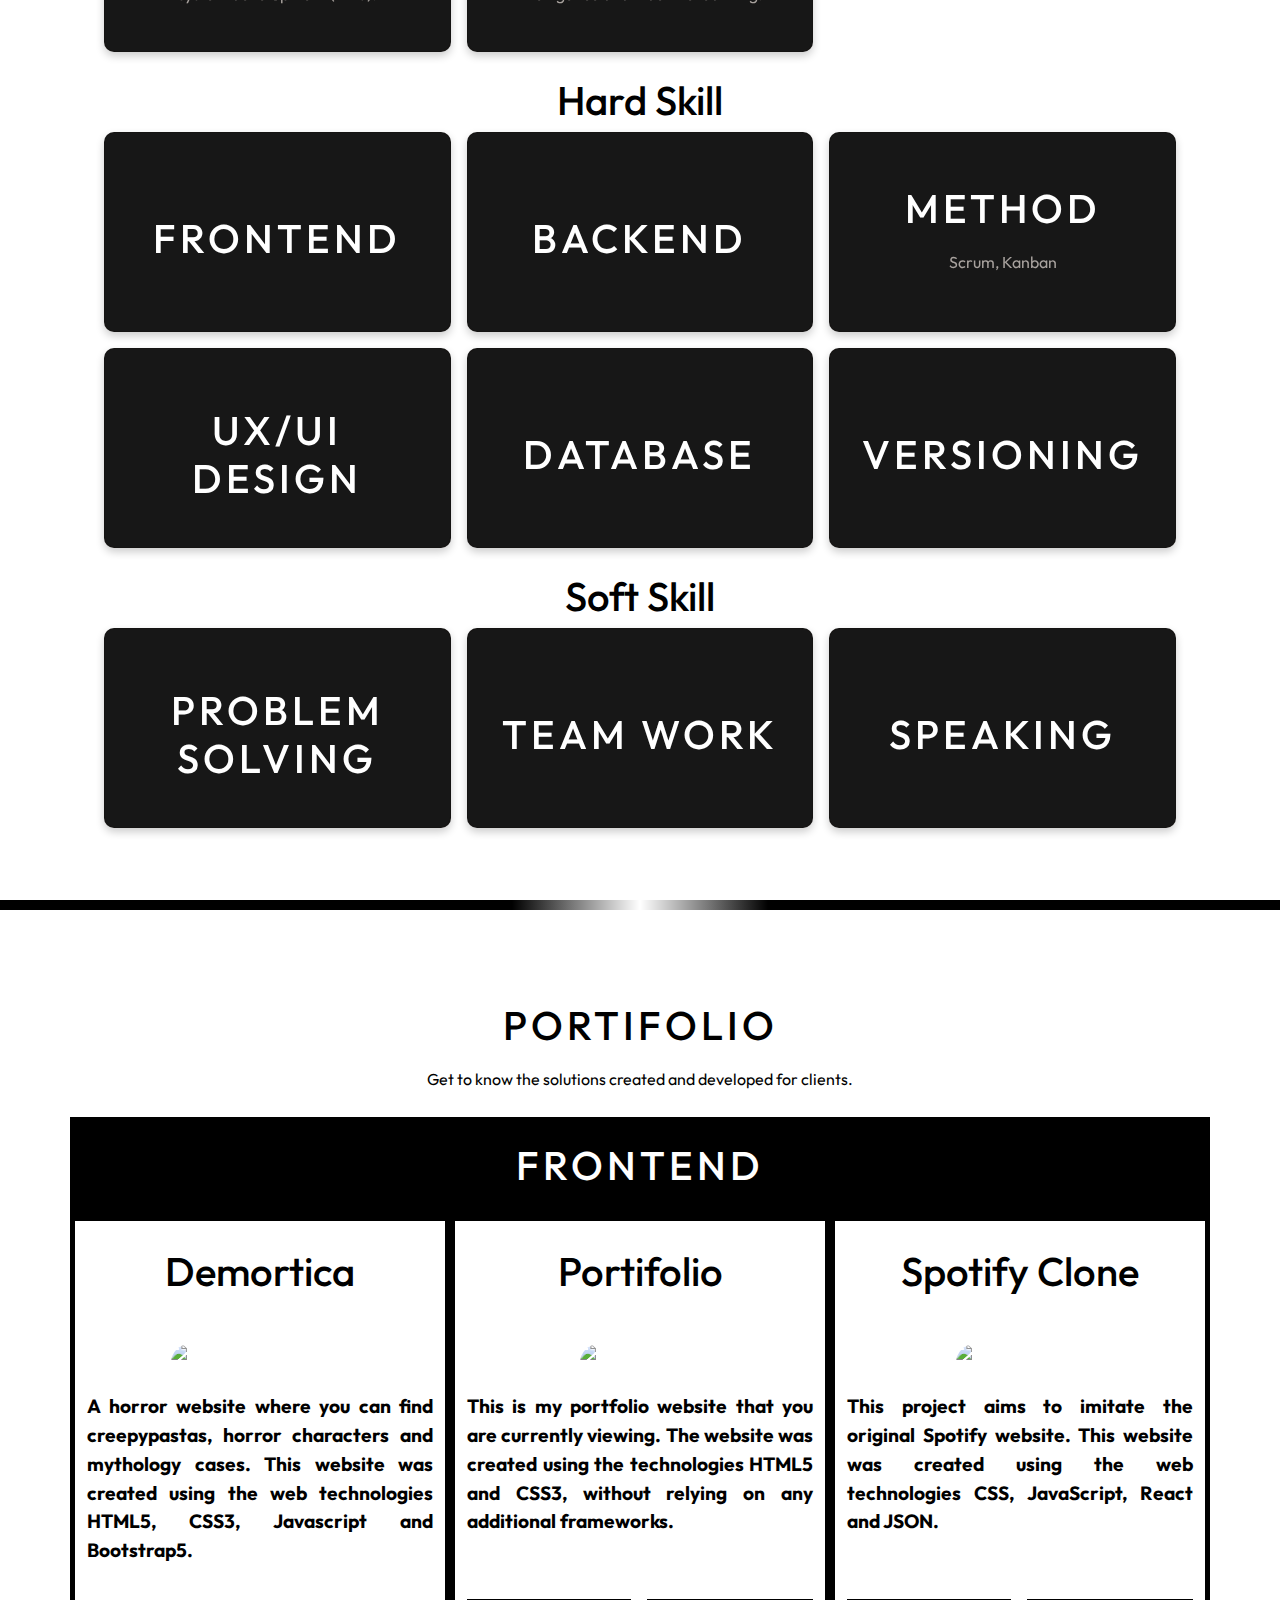
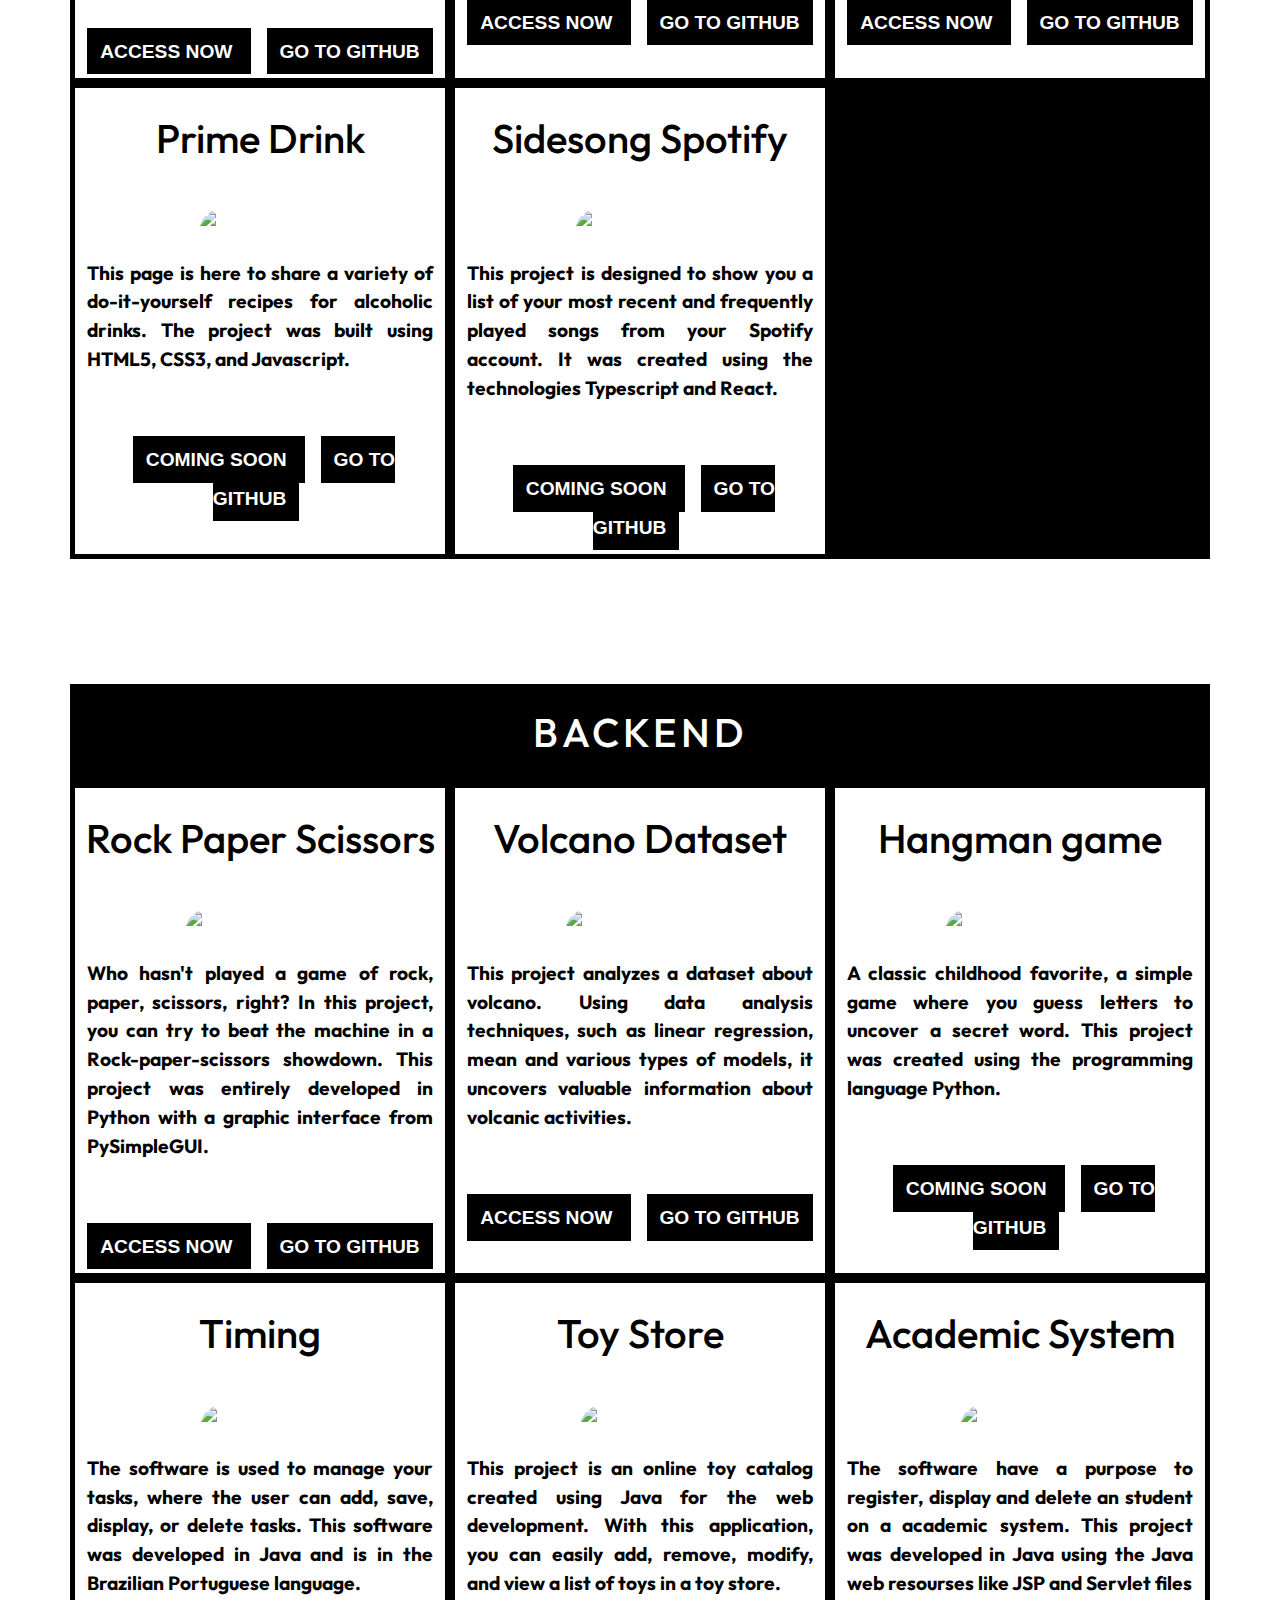
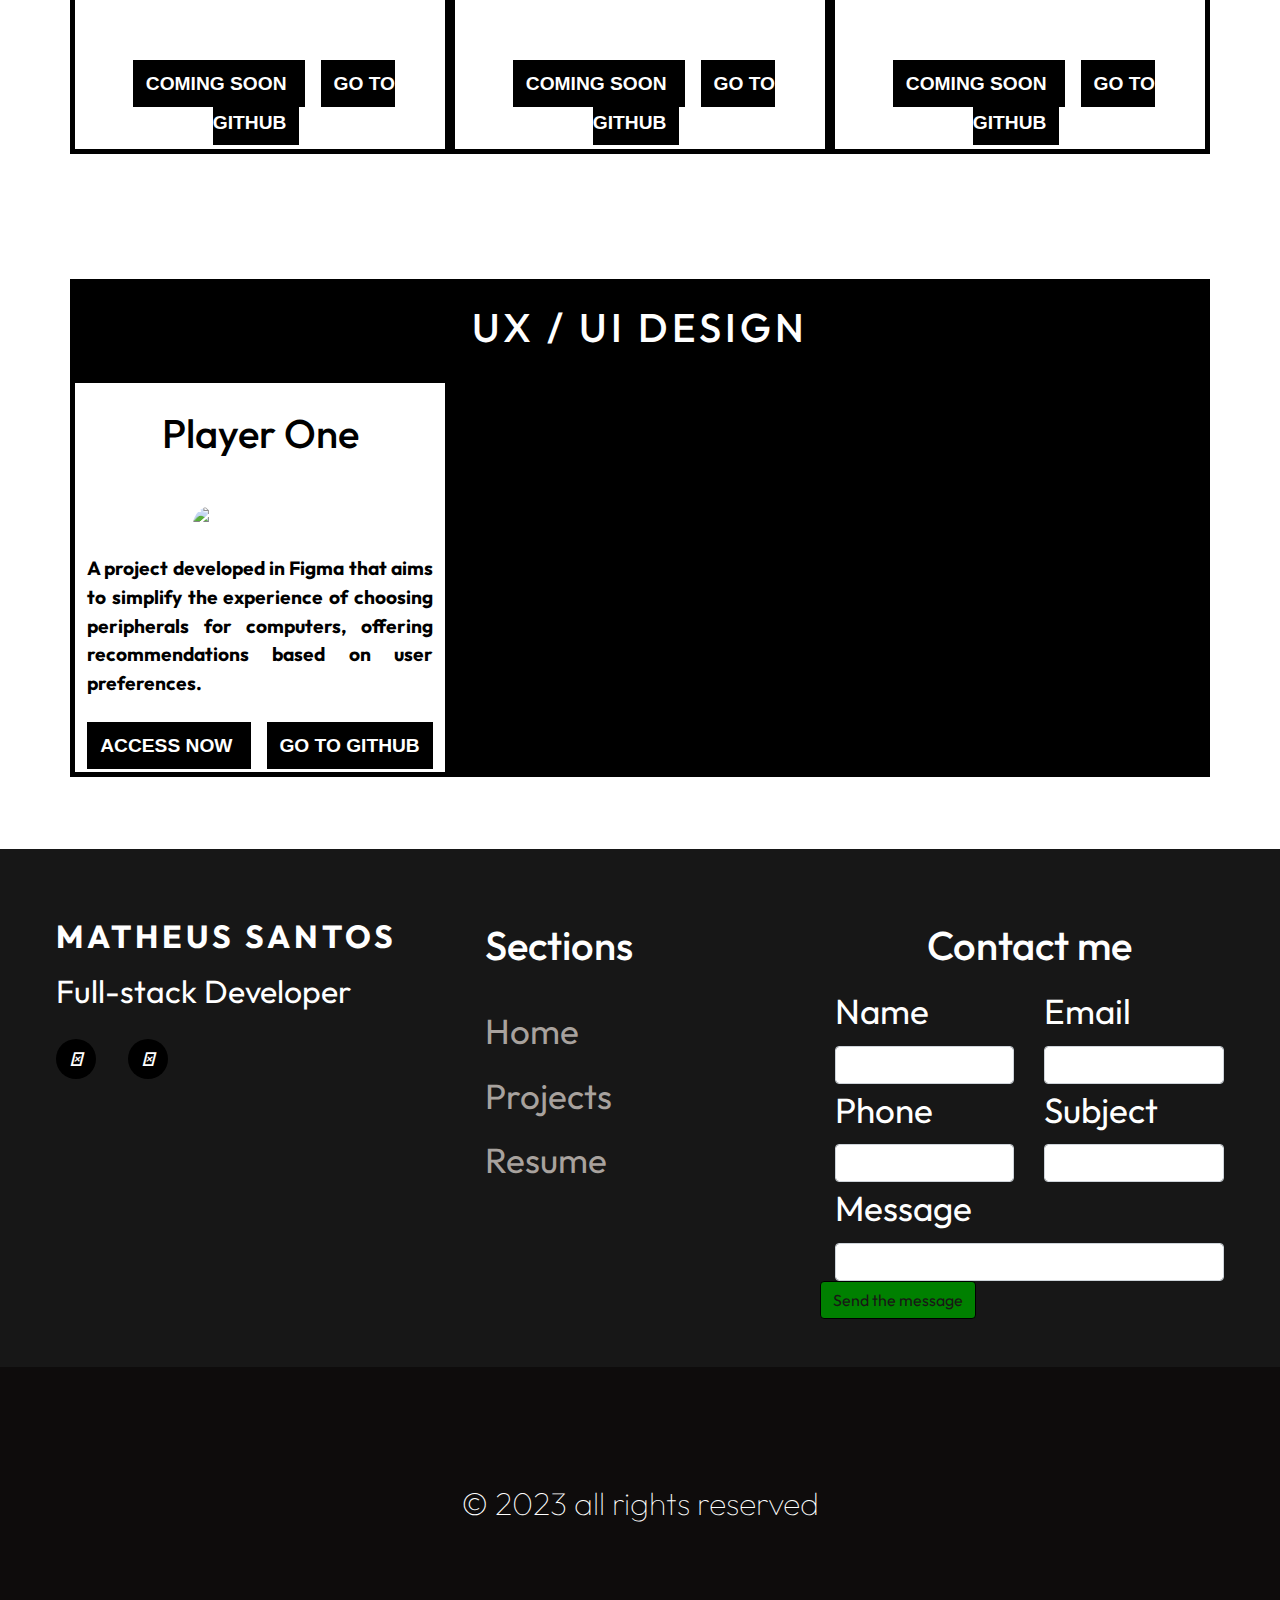
==== commit 871331d4: "Update index.html" ====
--- a/index.html
+++ b/index.html
@@ -548,20 +548,29 @@
 						<div id="footer-subscribe">
 							<h3>Contact me</h3>
 							<form action="./form.php" method="post" target="_blank">
-								<div id="input-group">
-									<input class="form-data" type="text" id="name" name="name" placeholder="Write your name" required>
-								</div>
-								<div id="input-group">
-									<input class="form-data" type="text" id="email" name="email" placeholder="Your E-mail" required>
-								</div>
-								<div id="input-group">
-									<textarea name="message" rows="4" cols="50"></textarea>
-								</div>
-								<div id="input-group">
-									<input class="form-data" type="text" id="subject" name="subject" placeholder="Subject field" required>
-								</div>
-								
-								<button type="submit" class="btn btn-primary" id="sendBtn">Send the message</button>
+								<div class="row g-3">
+									<div class="col-sm-6">
+										<label>Name</label>
+										<input type="text" name="Name" class="form-control" required>
+									</div>
+									<div class="col-6">
+										<label>Email</label>
+										<input type="email" name="Email" class="form-control" required>
+									</div>
+									<div class="col-6">
+										<label>Phone</label>
+										<input type="number" name="Phone" class="form-control" required>
+									</div>
+									<div class="col-6">
+										<label>Subject</label>
+										<input type="text" name="Subject" class="form-control" required>
+									</div>
+									<div class="col-12">
+										<label>Message</label>
+										<input type="text" name="Message" class="form-control" required>
+									</div>
+									<button type="submit" name="BtnSend" class="btn btn-primary" id="sendBtn">Send the message</button>
+								</div>	
 							</form>
   
 						</div>
--- a/styles/media-query.css
+++ b/styles/media-query.css
@@ -1,113 +1,79 @@
-/* Mobile */
+@media (min-width: 320px) and (max-width: 915px) {
+    .header-container {
+        padding: 0 10px; 
+    }
+    .header-container h1 {
+        margin-top: 25rem; 
+        font-size: 2.5rem;
+    }
+    .header-container h2 {
+        font-size: 1.5rem;
+        padding-left: 1.5rem;
+    }
+    .menu-itens ul {
+        gap: 3rem;
+    }
+    .pixar-image {
+        height: 250px; 
+        width: 250px;
+        right: 22%;
+        top: 17%;
+    }
+    .developer-picture {
+        height: 15rem; 
+        width: 15rem;
+        margin-top: 4rem; 
+        margin-bottom: 2rem;
+        margin-left: 6.5rem;
+    }
+    .social-media {
+        display: flex;
+        flex-wrap: wrap;
+    }
+    .social-media a {
+        margin-left: 5rem; 
+    }
+    #footer-content {
+        display: flex;
+        flex-wrap: wrap;
+        justify-content: space-between;
+    }
 
-@media (min-width: 320px) and (max-width: 915px) {
-    /* Adicione as seguintes regras dentro da sua folha de estilo CSS existente */
+    #footer-contacts,
+    .footer-list,
+    #footer-subscribe {
+        flex: 1 1 100%; 
+        margin-bottom: 5rem;
+    }
 
-/* Header */
-.header-container {
-    padding: 0 20px; /* Reduza o preenchimento para telas menores */
-}
+    #footer-contacts #footer-social-media{
+        padding-left: 6rem;
+    }
 
-h1 {
-    font-size: 3.5rem; /* Reduza o tamanho da fonte */
-}
+    #footer-subscribe {
+        order: 3; 
+    }
 
-h2 {
-    font-size: 20px; /* Reduza o tamanho da fonte */
-}
+    .footer-list {
+        order: 1; 
+    }
 
-.social-media a {
-    font-size: 1.5rem; /* Reduza o tamanho da fonte */
-    padding: 0.5rem 2rem; /* Ajuste o espaçamento interno */
-}
+    .form-data,
+    textarea {
+        width: calc(100% - 20px); 
+    }
 
-/* Dropdown language button */
-.dropdown {
-    width: auto; /* Ajuste a largura para se adaptar ao conteúdo */
-    text-align: left; /* Alinhe à esquerda para telas menores */
-    font-weight: bold;
-    position: relative; /* Mude para relativo para reajustar a posição */
-    top: auto; /* Redefina a posição superior */
-    right: auto; /* Redefina a posição à direita */
-    margin-top: 10px; /* Adicione margem superior para espaço */
-}
 
-.dropdown .dropdown-toggle {
-    width: auto; /* Ajuste a largura para se adaptar ao conteúdo */
-    background-color: #0e0c0c;
-}
+    #sendBtn {
+        width: calc(100% - 0px); 
+        margin-top: 2rem;
+        height: 5rem;
+    }
 
-/* Hamburguer Menu */
-.checkbox-container {
-    padding: 0 20px; /* Reduza o preenchimento para telas menores */
-}
+    #footer-copyright {
+        text-align: center;
+        font-size: 1rem;
+    }
 
-.checkbox {
-    height: 50px; /* Reduza a altura do hamburguer */
-    width: 50px; /* Reduza a largura do hamburguer */
-}
-
-/* Menu itens */
-.menu {
-    top: 10px; /* Ajuste a posição superior */
-    right: 15px; /* Ajuste a posição à direita */
-}
-
-.menu-itens ul li a {
-    font-size: 18px; /* Reduza o tamanho da fonte */
-    margin: 8px 0; /* Ajuste a margem */
-}
-
-/* Bubbles */
-.card-wrapper h2 {
-    font-size: 32px; /* Reduza o tamanho da fonte */
-}
-
-.card-wrapper p {
-    font-size: 16px; /* Reduza o tamanho da fonte */
-}
-
-/* Footer */
-.footer {
-    font-size: 25px; /* Reduza o tamanho da fonte */
-}
-
-#footer-content {
-    padding: 1.5rem; /* Reduza o preenchimento */
-}
-
-/* Ajuste outras propriedades conforme necessário */
-
-/* Adicione a seguinte regra para ajustar a visibilidade do menu hamburguer */
-.checkbox-container {
-    display: flex;
-}
-
-.menu-itens {
-    flex-direction: column;
-    position: fixed;
-    top: 0;
-    left: 0;
-    width: 100%;
-    height: 100%;
-    opacity: 0;
-    visibility: hidden;
-    transition: 400ms ease-in-out 0s;
-}
-
-/* Adicione a seguinte regra para tornar o menu hamburguer visível */
-#toggle:checked~.menu-itens {
-    visibility: visible;
-    opacity: 1;
-}
 
 }
-    
-    
-    
-    @media screen and (max-width: 426px){
-        #footer-content{
-            grid-template-columns: repeat(1, 1fr);
-            padding: 3rem 2rem;
-        }
-    }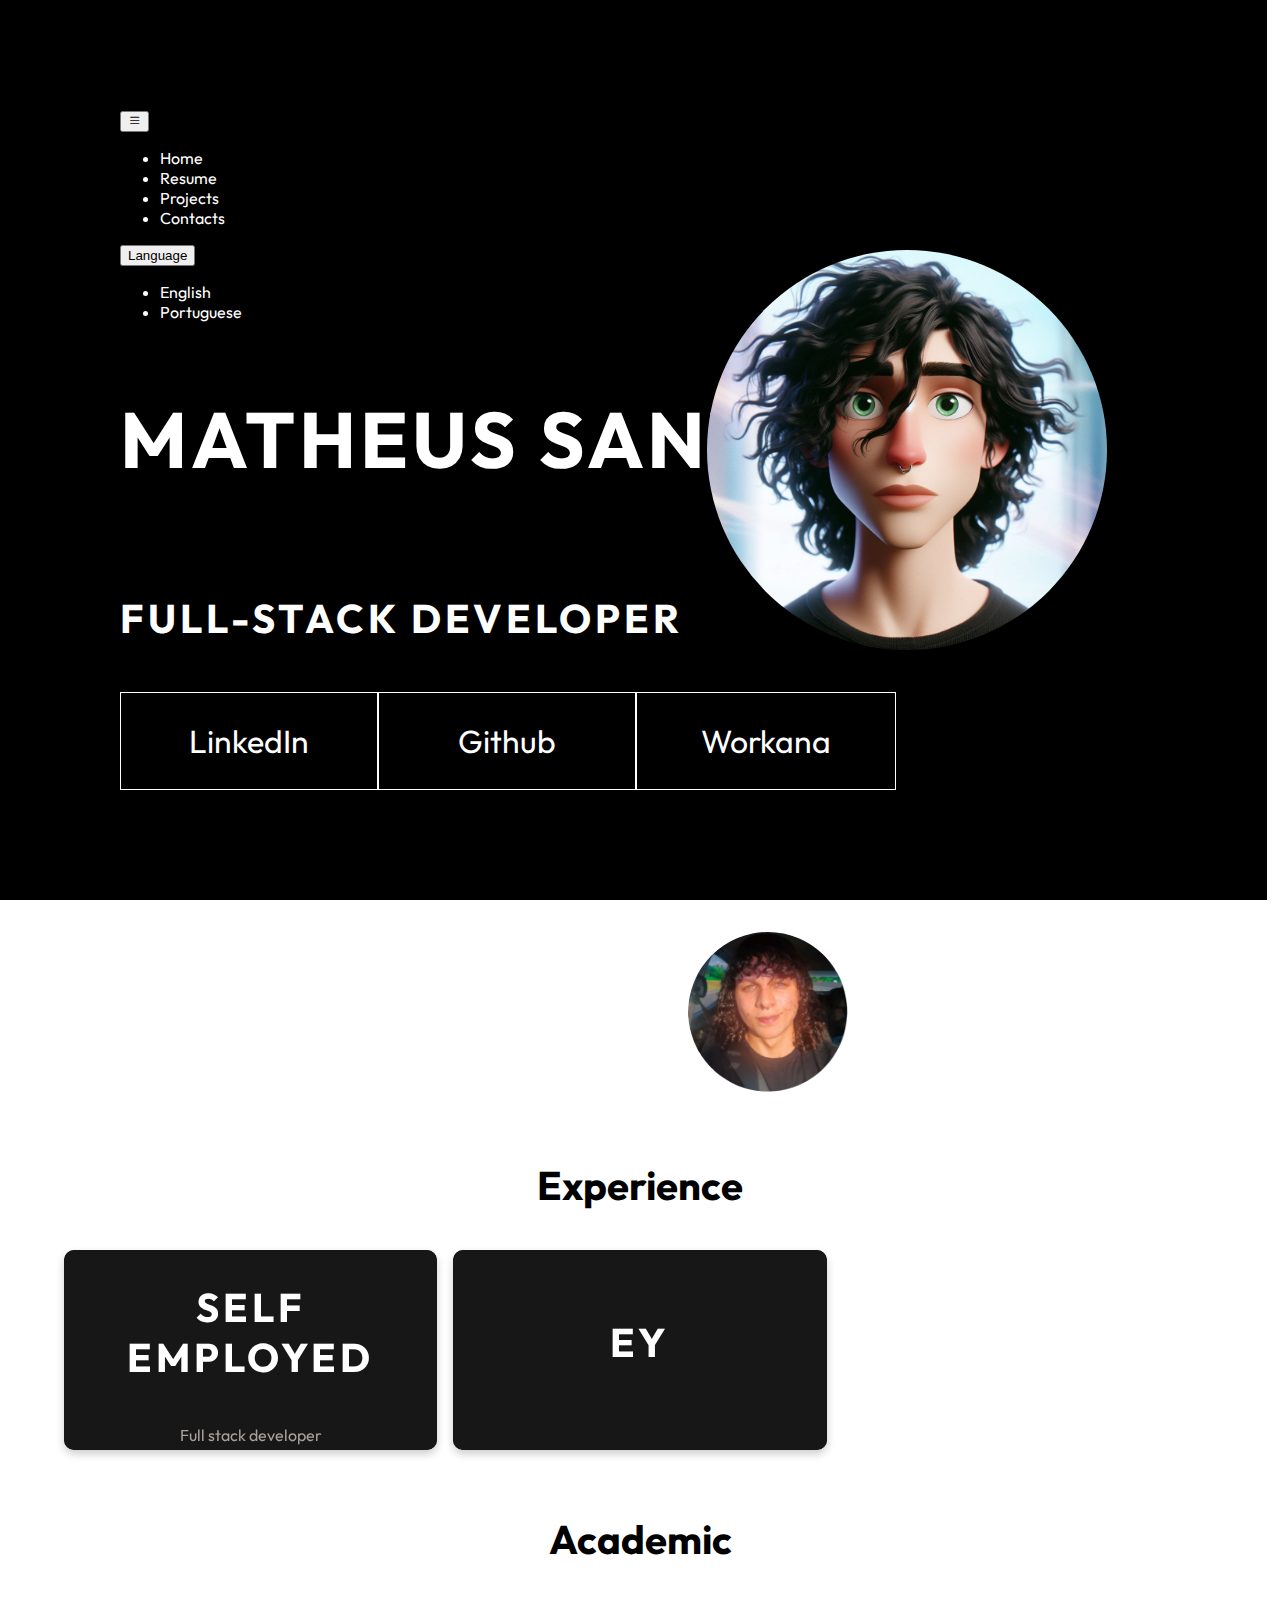
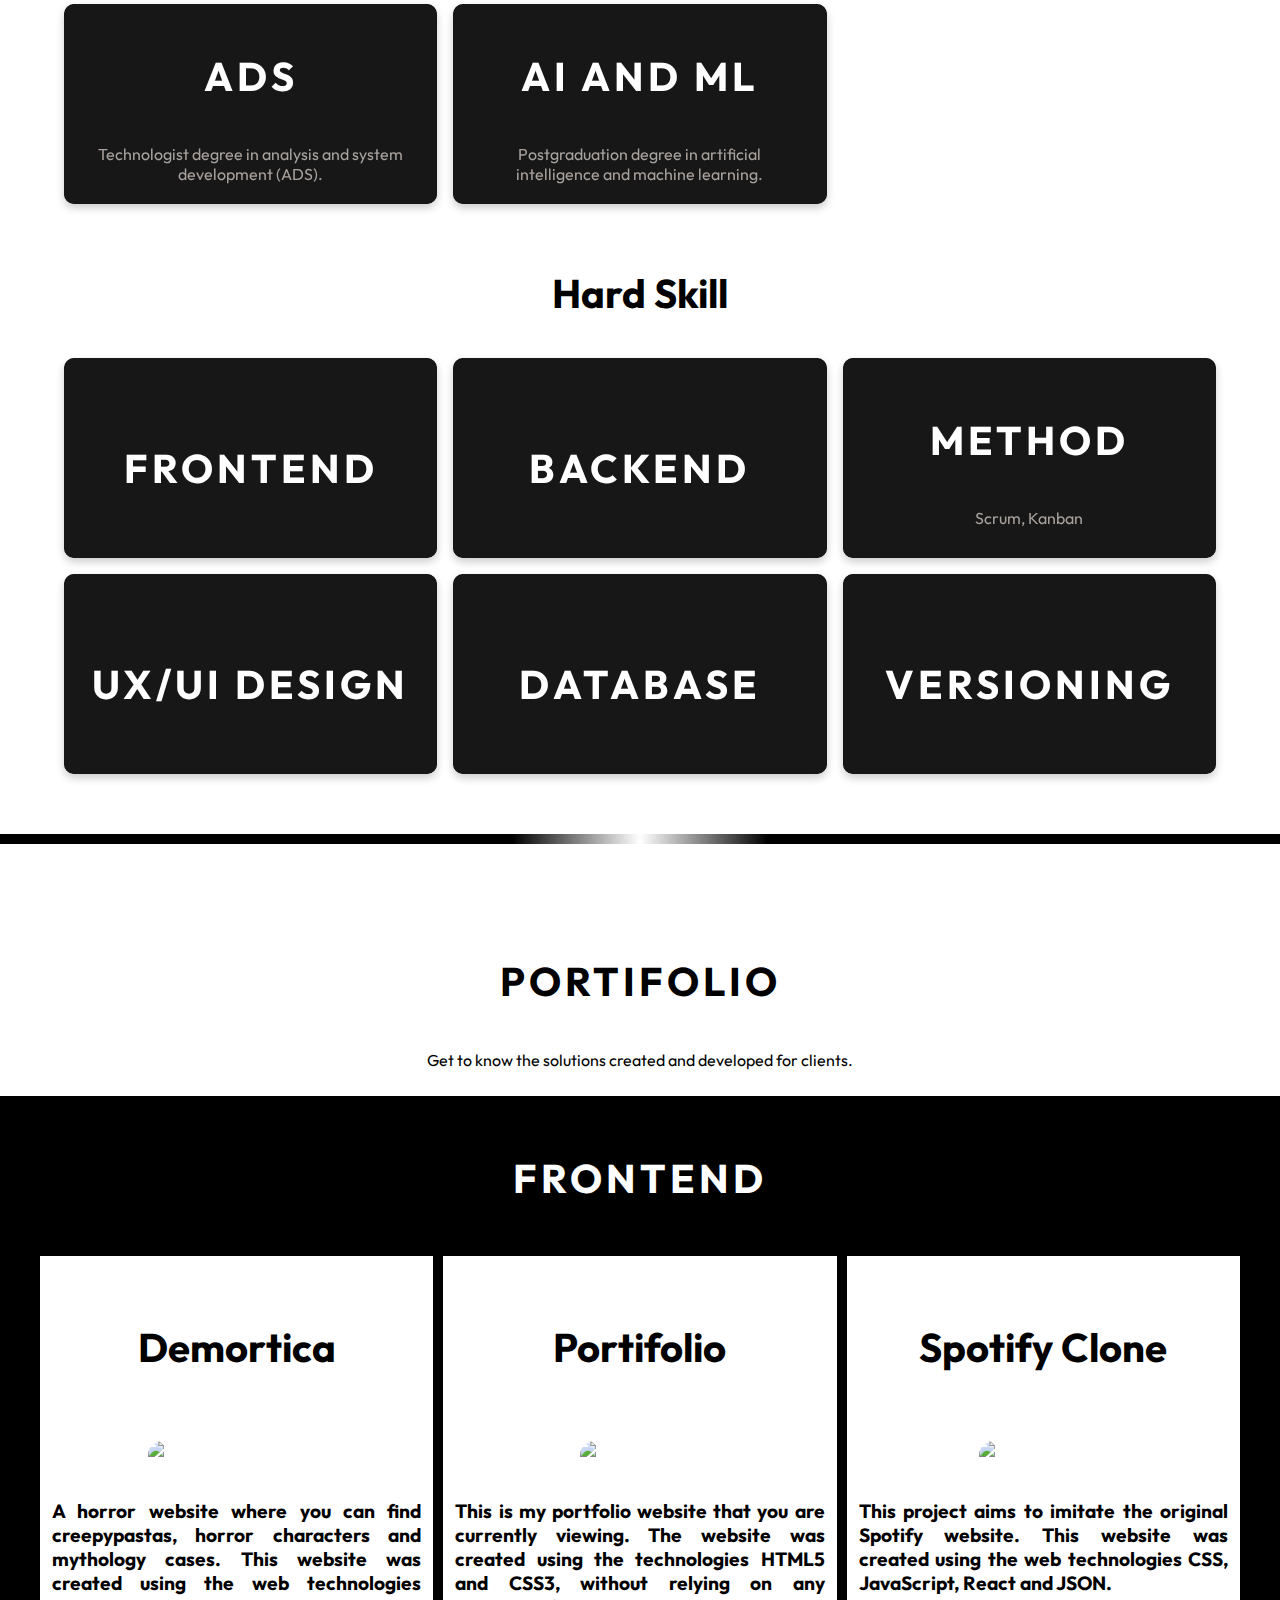
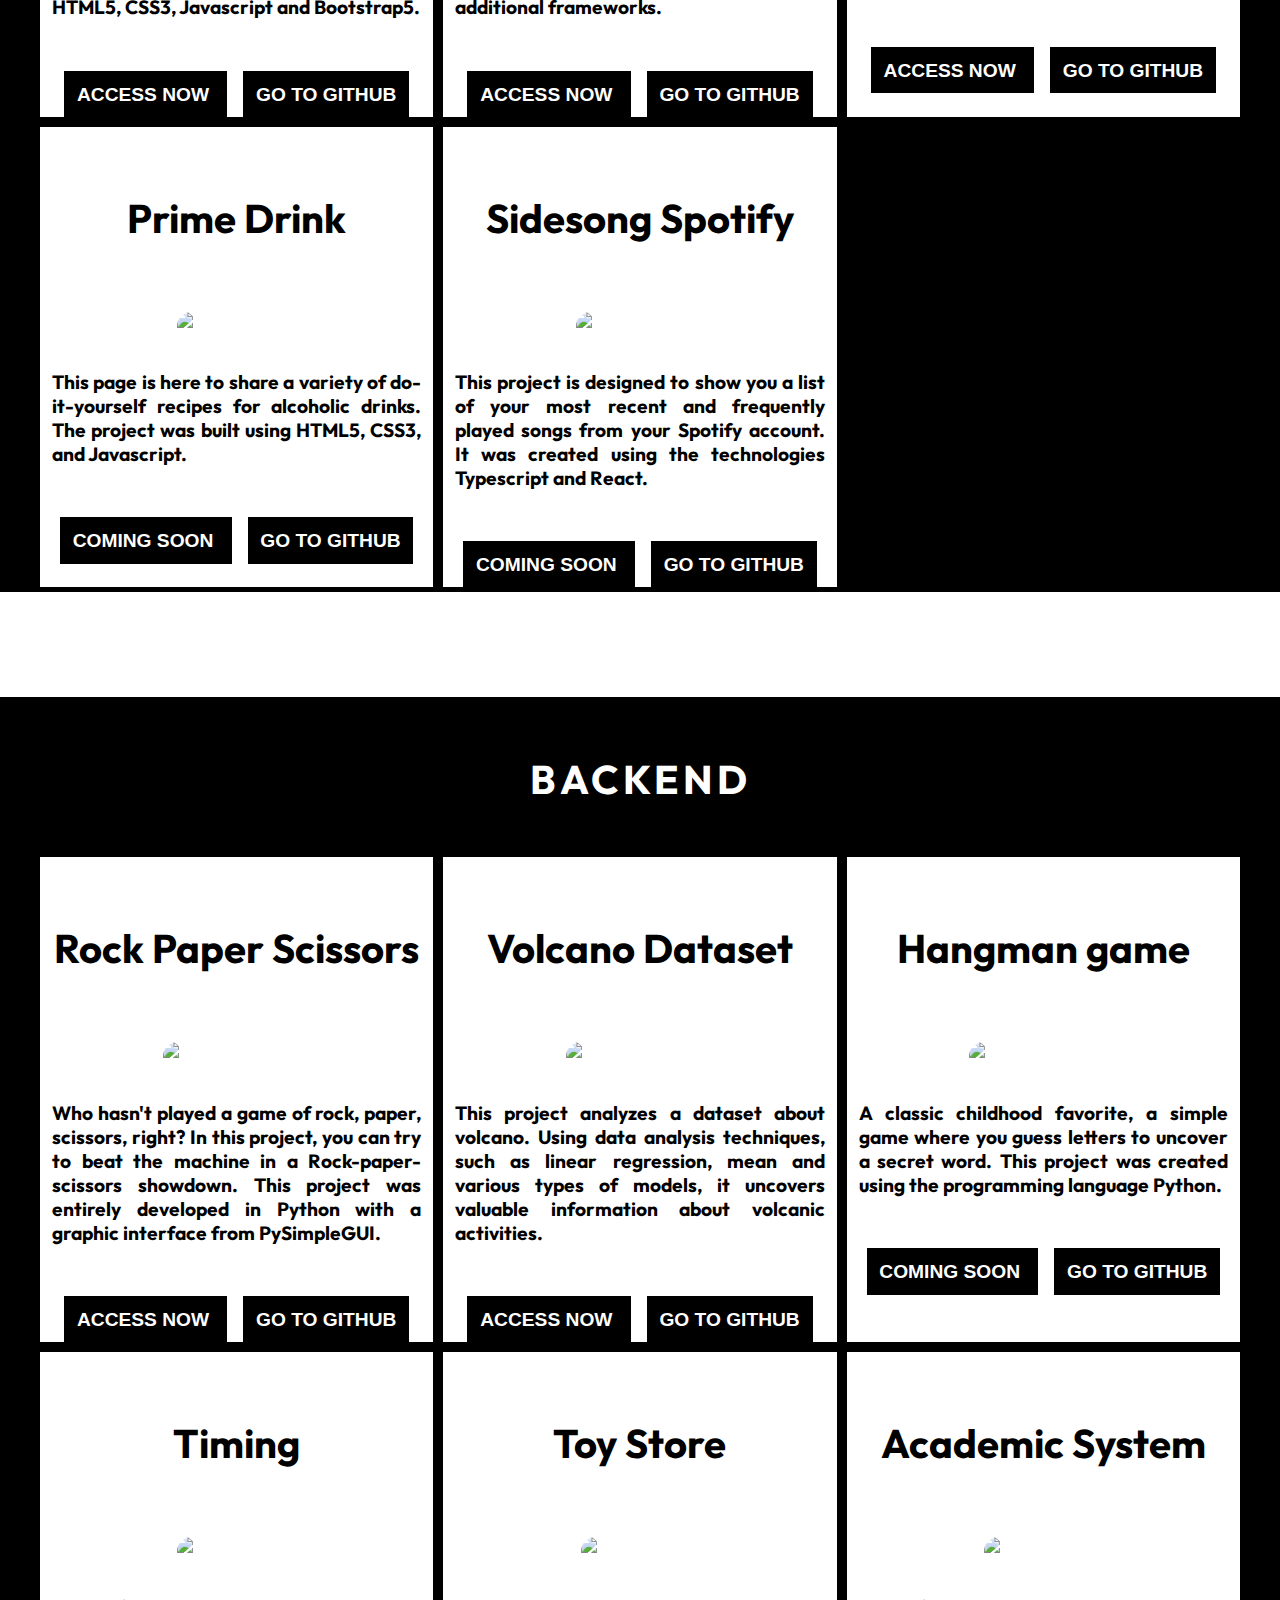
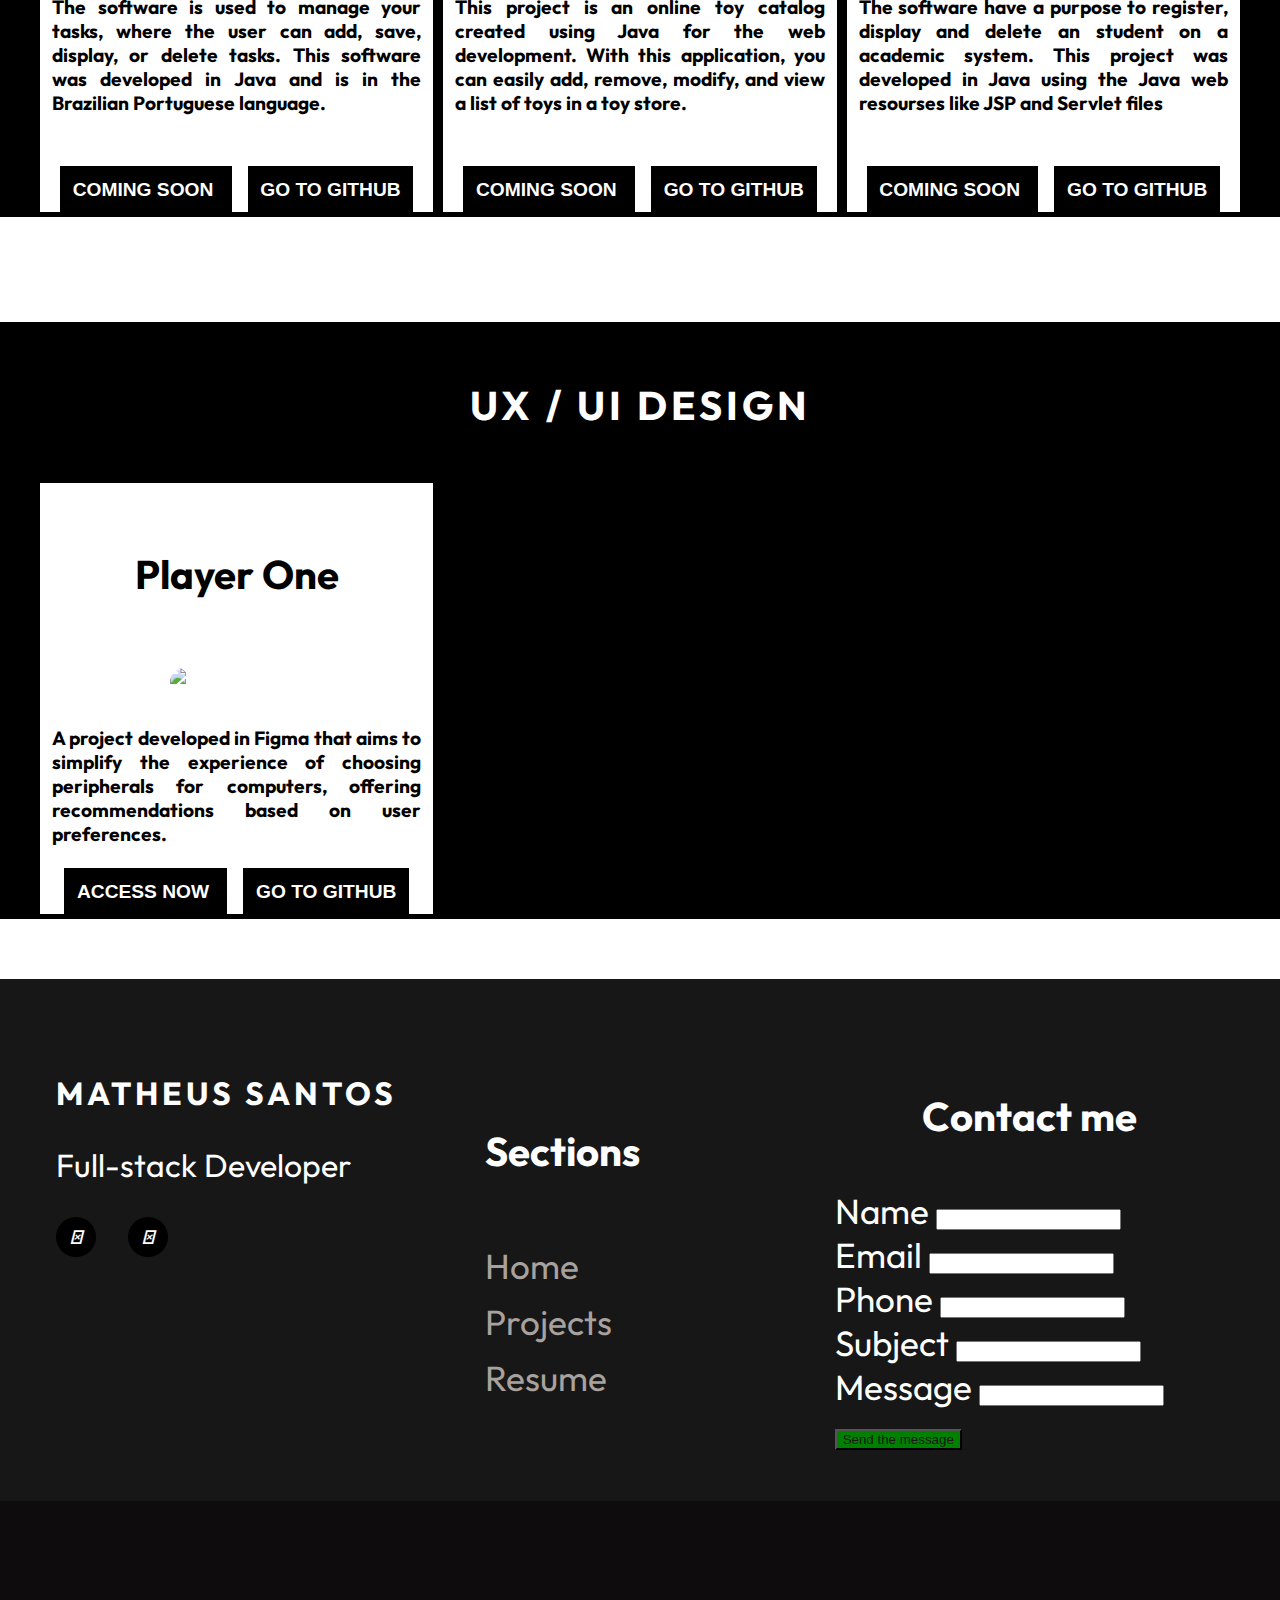
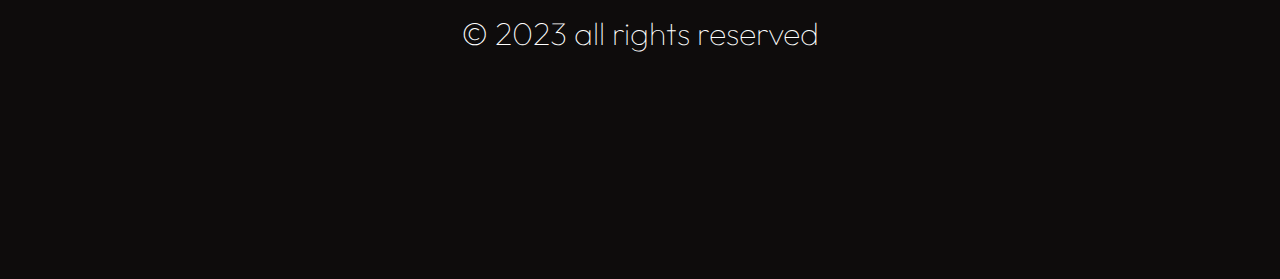
==== commit d90ee509: "Update index.html" ====
--- a/index.html
+++ b/index.html
@@ -5,31 +5,40 @@
 	<meta charshet="utf-8">
 	<meta http-equiv="X-UA-Compatible" content="IE=edge">
 	<meta name="viewport" content="width=device-width, initial-scale=1, maximum-scale=1.0">
+	<title>Matheus Santos</title>
+	<link rel="shortcut icon" href="./img/favicon.ico" type="image/x-icon">
 	<link rel="stylesheet" href="https://cdnjs.cloudflare.com/ajax/libs/font-awesome/6.5.1/css/all.min.css" integrity="sha512-DTOQO9RWCH3ppGqcWaEA1BIZOC6xxalwEsw9c2QQeAIftl+Vegovlnee1c9QX4TctnWMn13TZye+giMm8e2LwA==" crossorigin="anonymous" referrerpolicy="no-referrer" />
 
-	<link href="https://stackpath.bootstrapcdn.com/bootstrap/4.5.2/css/bootstrap.min.css" rel="stylesheet">
+	<!-- Bootstrap CSS -->
+    <link href="https://cdn.jsdelivr.net/npm/bootstrap@5.0.2/dist/css/bootstrap.min.css" rel="stylesheet" integrity="sha384-EVSTQN3/azprG1Anm3QDgpJLIm9Nao0Yz1ztcQTwFspd3yD65VohhpuuCOmLASjC" crossorigin="anonymous">
+
+    <!-- Bootstrap Icons -->
+    <link rel="stylesheet" href="https://cdn.jsdelivr.net/npm/bootstrap-icons@1.10.5/font/bootstrap-icons.css">
+	
+	<!-- Fonts -->
 	<link href="https://cdnjs.cloudflare.com/ajax/libs/font-awesome/5.15.2/css/all.min.css" rel="stylesheet">
 
-
+	<!-- Dev Icons -->
 	<link rel="stylesheet" type='text/css' href="https://cdn.jsdelivr.net/gh/devicons/devicon@latest/devicon.min.css" />
-	<link href="https://cdn.jsdelivr.net/npm/bootstrap@5.0.2/dist/css/bootstrap.min.css" rel="stylesheet" integrity="sha384-EVSTQN3/azprG1Anm3QDgpJLIm9Nao0Yz1ztcQTwFspd3yD65VohhpuuCOmLASjC" crossorigin="anonymous">
+	
+	<!-- CSS Project -->
 	<link rel='stylesheet' type='text/css' href='style.css'>
 	<link rel="stylesheet" href="styles/media-query.css">
-	<link rel="shortcut icon" href="./img/favicon.ico" type="image/x-icon">
-
-
-	<title>Matheus Santos</title>
+	
+	<!-- JavaScript Bootstrap -->
+    <script src="https://cdn.jsdelivr.net/npm/bootstrap@5.0.2/dist/js/bootstrap.bundle.min.js" integrity="sha384-MrcW6ZMFYlzcLA8Nl+NtUVF0sA7MsXsP1UyJoMp4YLEuNSfAP+JcXn/tWtIaxVXM" crossorigin="anonymous"></script>
 </head>
 
 <body>
 	<header>
 
 		<!-- this will be used as a base for the menu  -->
+	<section id="home">
 		<header class="header-container">
 			<div class="header">
 
 						<!-- menu -->
-						<nav class="menu-itens">
+						<!--<nav class="menu-itens">
 							<ul>
 								<li>
 									<a href="#resume">Resume</a>
@@ -41,10 +50,51 @@
 									<a href="#contact">Contacts</a>
 								</li>
 							</ul>
+						</nav>-->
+
+						<!-- NAVBAR -->
+						<nav class="navbar navbar-expand-lg fixed-top bg-primary-color" id="navbar">
+							<div class="container py-3">
+								<button
+									class="navbar-toggler"
+									type="button"
+									data-bs-toggle="collapse"
+									data-bs-target="#navbar-items"
+									aria-controls="navbar-items"
+									aria-expanded="false"
+									aria-label="Toggle navigation">
+									<i class="bi bi-list"></i>
+								</button>
+								<div class="collapse navbar-collapse" id="navbar-items">
+									<ul class="navbar-nav me-auto mb-2 mb-lg-0">
+										<li class="nav-item">
+											<a class="nav-link" href="#home">Home</a>
+										</li>
+										<li class="nav-item">
+											<a class="nav-link" href="#resume">Resume</a>
+										</li>
+										<li class="nav-item">
+											<a class="nav-link" href="#projects">Projects</a>
+										</li>
+										<li class="nav-item">
+											<a class="nav-link" href="#contact">Contacts</a>
+										</li>
+									</ul>
+								</div>
+							</div>
 						</nav>
-					</div>
+
+			</div>
+				
+				<div class="dropdown">
+					<button class="btn btn-secondary dropdown-toggle" type="button" id="dropdownMenuButton2" data-bs-toggle="dropdown" aria-expanded="false">
+					Language
+					</button>
+					<ul class="dropdown-menu dropdown-menu" aria-labelledby="dropdownMenuButton2">
+					<li><a class="dropdown-item" href="#">English</a></li>
+					<li><a class="dropdown-item" href="#">Portuguese</a></li>
+					</ul>
 				</div>
-
 				
 
 				<!-- Elements that will be in the header section. -->
@@ -59,7 +109,7 @@
 				</div>
 
 		</header>
-
+	</section>
 		
 		<!-- Creation of the cards -->
 	<section id="resume">
@@ -264,51 +314,6 @@
 					</div>
 				</div>
 
-				<h3>Soft Skill</h3>
-				<div class="card-container">
-					<div class="card">
-					  <div class="card-inner">
-						<div class="card-front">
-						  <div class="card-content">
-							<h2>Problem solving</h2>
-						  </div>
-						</div>
-						<div class="card-back">
-						  <div class="card-content">
-							<p>Solving math and algorithms problems.</p>
-						  </div>
-						</div>
-					  </div>
-					</div>
-					<div class="card">
-					  <div class="card-inner">
-						<div class="card-front">
-						  <div class="card-content">
-							<h2>Team Work</h2>
-						  </div>
-						</div>
-						<div class="card-back">
-						  <div class="card-content">
-							<p>I have a strong sense of collaboration to ensure that the project is delivered on time.</p>
-						  </div>
-						</div>
-					  </div>
-					</div>
-					<div class="card">
-						<div class="card-inner">
-						  <div class="card-front">
-							<div class="card-content">
-							  <h2>Speaking</h2>
-							</div>
-						  </div>
-						  <div class="card-back">
-							<div class="card-content">
-							  <p>Enhancing my communication with speech therapist.</p>
-							</div>
-						  </div>
-						</div>
-					</div>
-				</div>
 
 	</section>
 
@@ -583,8 +588,6 @@
 			</section>
 
 <script src="https://code.jquery.com/jquery-3.5.1.slim.min.js"></script>
-<script src="https://stackpath.bootstrapcdn.com/bootstrap/4.5.2/js/bootstrap.min.js"></script>
-<script src="https://cdn.jsdelivr.net/npm/bootstrap@5.0.2/dist/js/bootstrap.bundle.min.js" integrity="sha384-MrcW6ZMFYlzcLA8Nl+NtUVF0sA7MsXsP1UyJoMp4YLEuNSfAP+JcXn/tWtIaxVXM" crossorigin="anonymous"></script>
 <script src="script.js"></script>
 </body>
 
--- a/styles/media-query.css
+++ b/styles/media-query.css
@@ -1,27 +1,59 @@
-@media (min-width: 320px) and (max-width: 915px) {
-    .header-container {
-        padding: 0 10px; 
+@media only screen and (max-width: 360px) and (max-height: 740px) {
+.navbar{
+    width: 100vw;
+}
+
+.header-container {
+    width: 100vw; 
+    height: 100vh; 
+}
+
+.header-container h1 {
+        display: flex;
+        padding: 0;
+        margin-left: -1.8rem;
+        font-size: 1rem;
+        width: 20rem;
+}
+
+
+    .header-container h2 {
+        display: flex;
+        padding: 0;
+        margin-left: -4rem;
+        font-size: 1rem;
+        width: 20rem;
     }
-    .header-container h1 {
-        margin-top: 25rem; 
-        font-size: 2.5rem;
+
+    .pixar-image {
+        height: 100px; 
+        width: 100px;
+        right: 35%;
+        top: 13%;
     }
-    .header-container h2 {
-        font-size: 1.5rem;
-        padding-left: 1.5rem;
+
+    .dropdown {
+        position: relative; 
+        display: flex; 
+        margin-top: 15rem;
+        margin-left: 0.3rem;
     }
-    .menu-itens ul {
-        gap: 3rem;
+
+    .dropdown-menu {
+        position: absolute; 
     }
-    .pixar-image {
-        height: 250px; 
-        width: 250px;
-        right: 22%;
-        top: 17%;
+
+    .dropdown-item {
+        color: #000000;
     }
+
+    .dropdown-item:hover {
+        background-color: #343a40;
+    }
+
     .developer-picture {
-        height: 15rem; 
-        width: 15rem;
+        height: 10rem; 
+        width: 10rem;
         margin-top: 4rem; 
         margin-bottom: 2rem;
         margin-left: 6.5rem;
@@ -31,49 +63,48 @@
         flex-wrap: wrap;
     }
     .social-media a {
-        margin-left: 5rem; 
+        margin-top: 1rem;
+        margin-left: -3.5rem; 
+        height: 1rem;
+        width: 15rem;
+    }
+    .card-container{
+        padding: 1rem;
     }
     #footer-content {
         display: flex;
         flex-wrap: wrap;
         justify-content: space-between;
     }
-
     #footer-contacts,
     .footer-list,
     #footer-subscribe {
         flex: 1 1 100%; 
         margin-bottom: 5rem;
     }
-
     #footer-contacts #footer-social-media{
         padding-left: 6rem;
     }
-
     #footer-subscribe {
         order: 3; 
     }
-
     .footer-list {
         order: 1; 
     }
-
     .form-data,
     textarea {
         width: calc(100% - 20px); 
     }
-
-
     #sendBtn {
         width: calc(100% - 0px); 
         margin-top: 2rem;
         height: 5rem;
     }
-
     #footer-copyright {
         text-align: center;
         font-size: 1rem;
     }
+}
 
 
-}
+
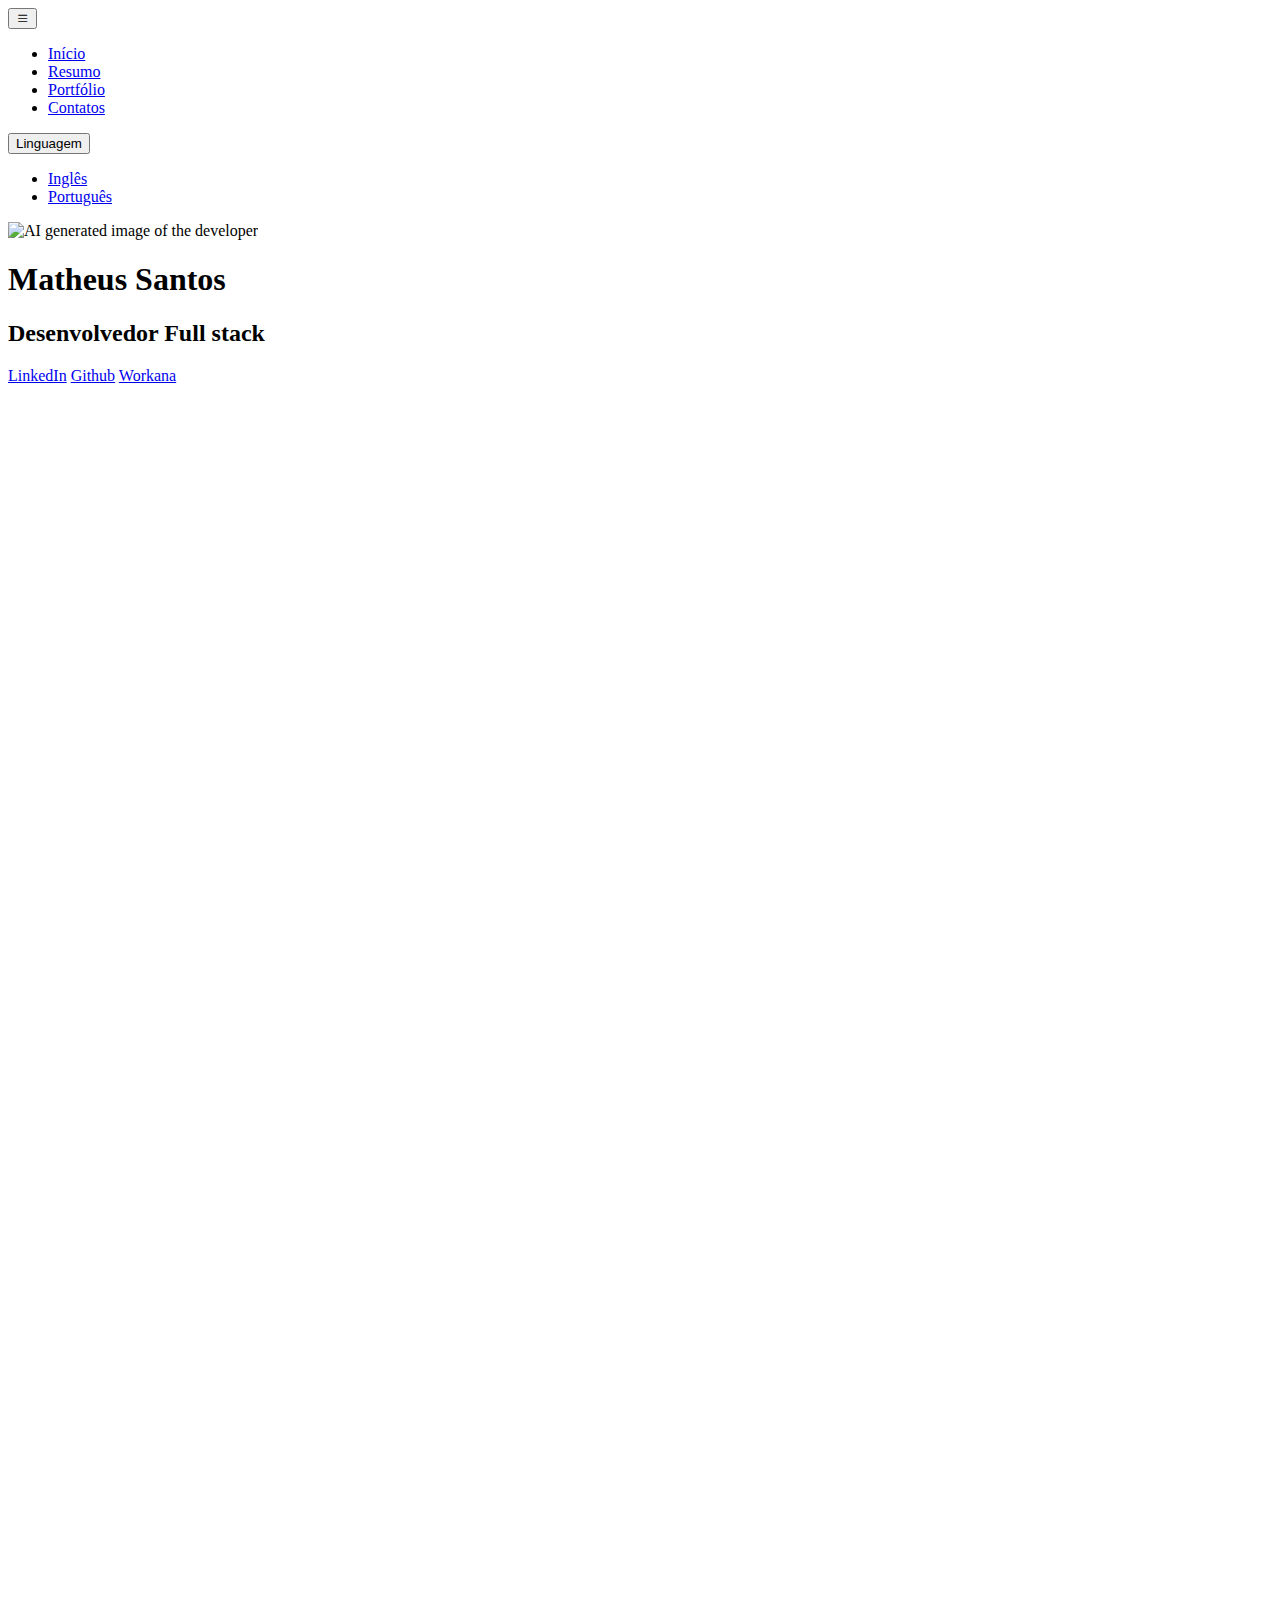
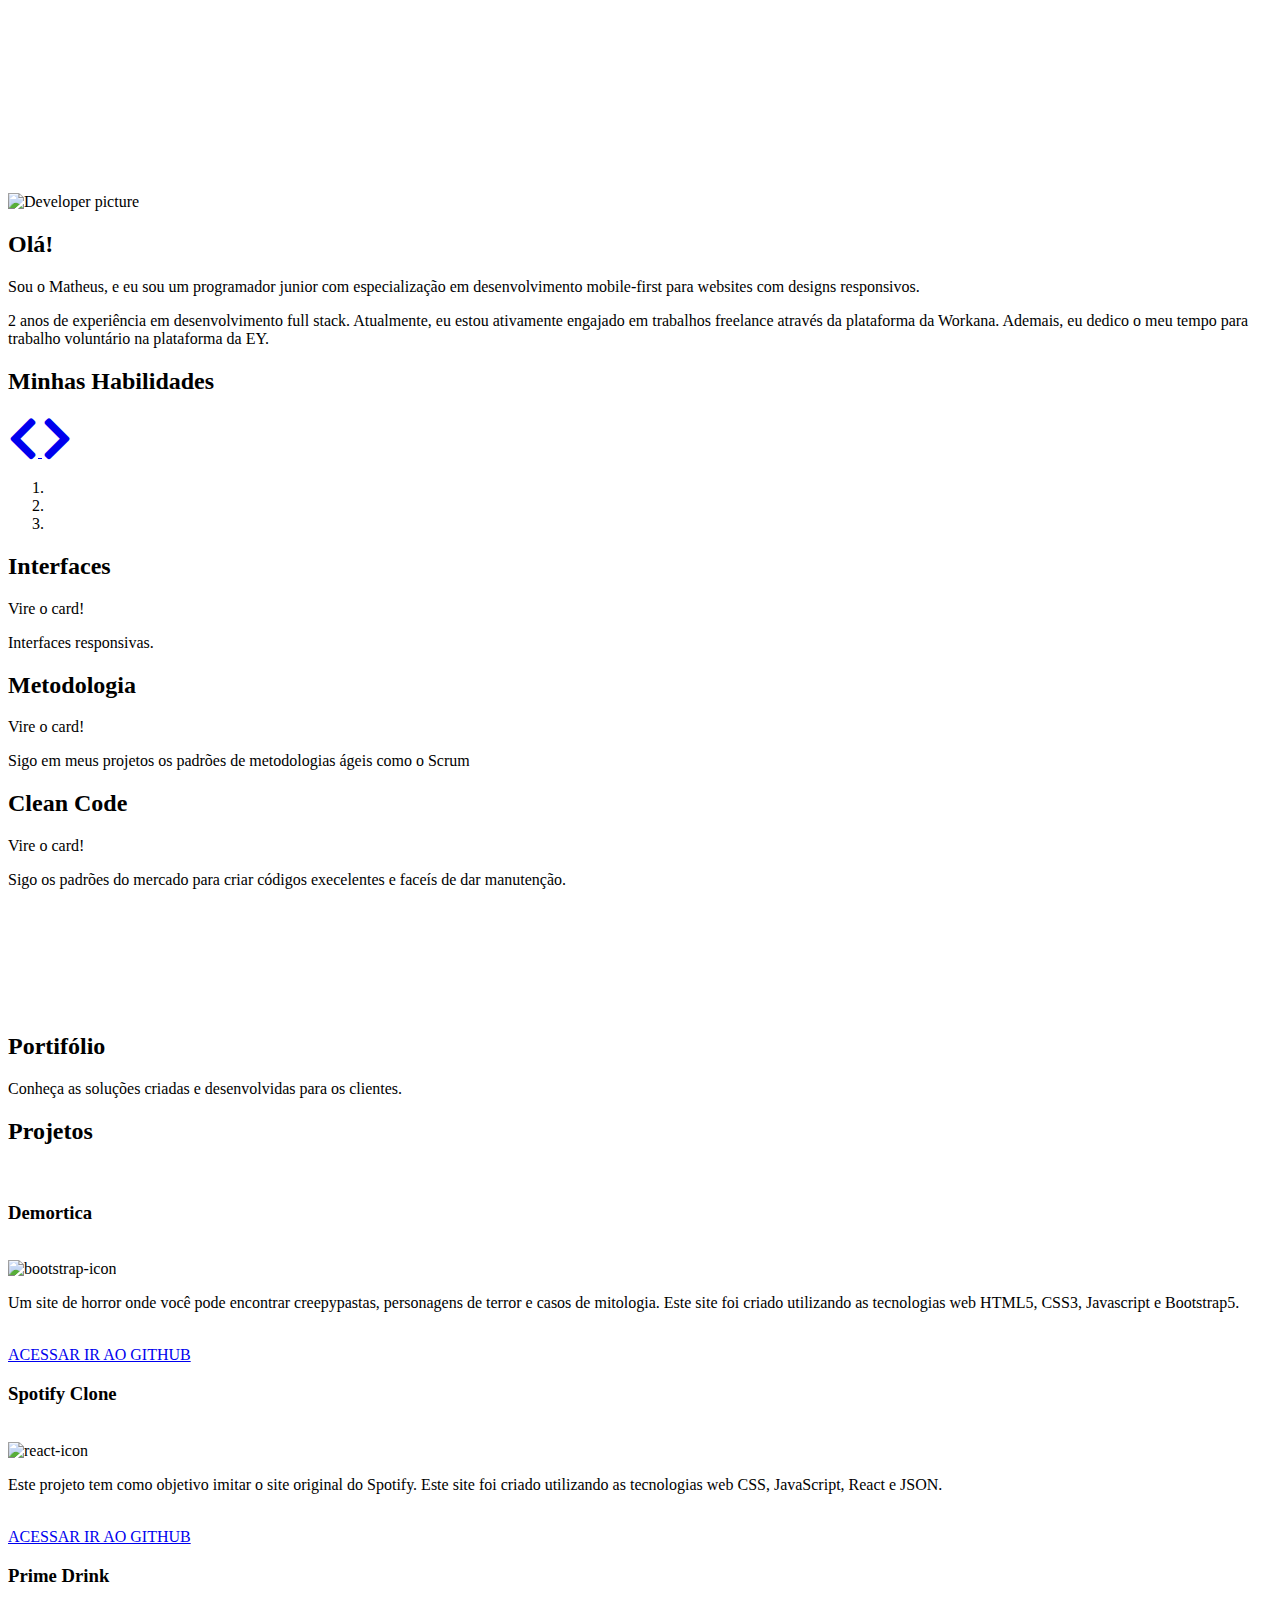
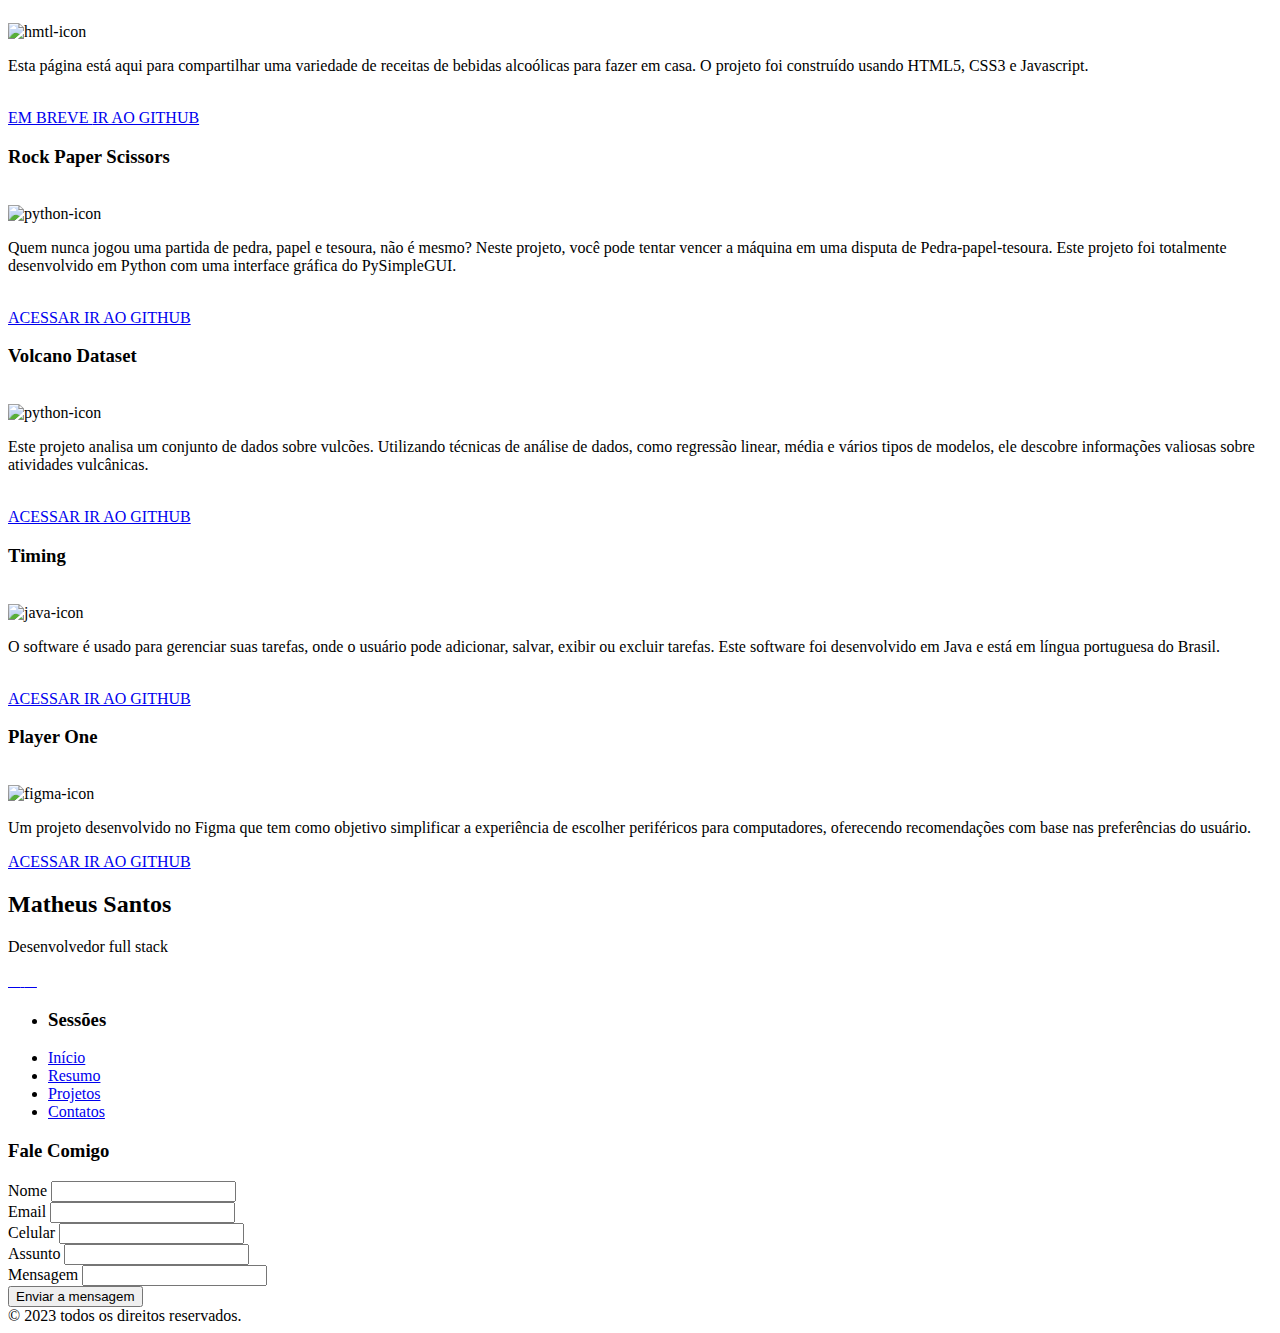
==== commit 04fc493d: "Update index.html" ====
--- a/index.html
+++ b/index.html
@@ -22,7 +22,7 @@
 	<link rel="stylesheet" type='text/css' href="https://cdn.jsdelivr.net/gh/devicons/devicon@latest/devicon.min.css" />
 	
 	<!-- CSS Project -->
-	<link rel='stylesheet' type='text/css' href='style.css'>
+	<link rel='stylesheet' type='text/css' href='./styles/style.css'>
 	<link rel="stylesheet" href="styles/media-query.css">
 	
 	<!-- JavaScript Bootstrap -->
@@ -36,21 +36,6 @@
 	<section id="home">
 		<header class="header-container">
 			<div class="header">
-
-						<!-- menu -->
-						<!--<nav class="menu-itens">
-							<ul>
-								<li>
-									<a href="#resume">Resume</a>
-								</li>
-								<li>
-									<a href="#projects">Projects</a>
-								</li>
-								<li>
-									<a href="#contact">Contacts</a>
-								</li>
-							</ul>
-						</nav>-->
 
 						<!-- NAVBAR -->
 						<nav class="navbar navbar-expand-lg fixed-top bg-primary-color" id="navbar">
@@ -68,16 +53,16 @@
 								<div class="collapse navbar-collapse" id="navbar-items">
 									<ul class="navbar-nav me-auto mb-2 mb-lg-0">
 										<li class="nav-item">
-											<a class="nav-link" href="#home">Home</a>
+											<a class="nav-link" href="#home">Início</a>
 										</li>
 										<li class="nav-item">
-											<a class="nav-link" href="#resume">Resume</a>
+											<a class="nav-link" href="#resume">Resumo</a>
 										</li>
 										<li class="nav-item">
-											<a class="nav-link" href="#projects">Projects</a>
+											<a class="nav-link" href="#portfolio">Portfólio</a>
 										</li>
 										<li class="nav-item">
-											<a class="nav-link" href="#contact">Contacts</a>
+											<a class="nav-link" href="#contact">Contatos</a>
 										</li>
 									</ul>
 								</div>
@@ -88,20 +73,20 @@
 				
 				<div class="dropdown">
 					<button class="btn btn-secondary dropdown-toggle" type="button" id="dropdownMenuButton2" data-bs-toggle="dropdown" aria-expanded="false">
-					Language
+					Linguagem
 					</button>
 					<ul class="dropdown-menu dropdown-menu" aria-labelledby="dropdownMenuButton2">
-					<li><a class="dropdown-item" href="#">English</a></li>
-					<li><a class="dropdown-item" href="#">Portuguese</a></li>
+					<li><a class="dropdown-item" href="./idiom/index-eng.html">Inglês</a></li>
+					<li><a class="dropdown-item" href="#">Português</a></li>
 					</ul>
 				</div>
 				
 
 				<!-- Elements that will be in the header section. -->
 			
-				<img class="pixar-image" src="./img/4.jpeg" alt="AI generated image of the developer">
+				<img class="pixar-image" src="./img/img 12.jpeg" alt="AI generated image of the developer">
 				<h1>Matheus Santos</h1>
-				<h2>Full-stack Developer</h2>
+				<h2>Desenvolvedor Full stack</h2>
 				<div class="social-media">
 					<a href="https://www.linkedin.com/in/theuusc" target="_blank">LinkedIn</a>
 					<a href="https://github.com/theuusc" target="_blank">Github</a>
@@ -110,13 +95,160 @@
 
 		</header>
 	</section>
+	
+	<div class="curly-line">
+		<svg width="1000%" height="20 0" viewBox="0 0 900 100">
+			<path d="M0 50 
+					 C100 20 200 80 300 50 
+					 S400 20 500 50
+					 S600 80 700 50
+					 S800 20 900 50" 
+				  fill="none" 
+				  stroke="white" 
+				  stroke-width="3" />
+		  </svg>
+		  
+	</div>
+
+	<section id="resume">
+		<section class="header-bottom">
+			<div class="container">
+				<div class="developer-container">
+					<img class="developer-picture" src="./img/dev-pic.png" alt="Developer picture">
+					<div class="developer-text">
+						<h2>Olá!</h2>
+						<p>Sou o Matheus, e eu sou um programador junior com especialização em desenvolvimento
+						mobile-first para websites com designs responsivos.</p>
+						<p>2 anos de experiência em desenvolvimento full stack. Atualmente, eu estou ativamente engajado
+						em trabalhos freelance através da plataforma da Workana. Ademais, eu dedico o meu tempo para trabalho
+						voluntário na plataforma da EY.</p>
+					</div>
+				</div>
+				<div class="h2-sub">
+					<h2>Minhas Habilidades</h2>
+				</div>
+				<div id="carouselExampleControls" class="carousel slide" data-ride="carousel">
+					<div class="carousel-inner">
+					<div class="carousel-item active">
+						<div class="d-flex justify-content-around align-items-center">
+							<div>
+								<i class="devicon-html5-plain-wordmark colored"></i>
+							</div>
+							<div>
+								<i class="devicon-css3-plain-wordmark colored"></i>
+							</div>
+							<div>
+								<i class="devicon-javascript-plain colored"></i>
+							</div>
+							<div>
+								<i class="devicon-bootstrap-plain-wordmark colored"></i>
+							</div>
+							<div>
+								<i class="devicon-react-original-wordmark colored"></i>
+							</div>
+							<div>
+								<i class="devicon-wordpress-plain-wordmark colored"></i>
+							</div>
+						</div>
+					</div>
+					<div class="carousel-item">
+						<div class="d-flex justify-content-around align-items-center">
+							<div>
+								<i class="devicon-python-plain-wordmark colored"></i>
+							</div>
+							<div>
+								<i class="devicon-java-plain-wordmark colored"></i>
+							</div>
+							<div>
+								<i class="devicon-php-plain colored"></i>
+							</div>
+							<div>
+								<i class="devicon-mysql-plain-wordmark colored"></i>
+							</div>
+						</div>
+					</div>
+					<div class="carousel-item">
+						<div class="d-flex justify-content-around align-items-center">
+							<div>
+								<i class="devicon-git-plain-wordmark colored"></i>
+							</div>
+							<div>
+								<i class="devicon-github-original-wordmark"></i>
+							</div>
+							<div>
+								<i class="devicon-figma-plain colored"></i>
+							</div>
+						</div>
+					</div>
+					</div>
+					<a class="carousel-control-prev" href="#carouselExampleControls" role="button" data-slide="prev">
+						<i class="fas fa-chevron-left fa-3x"></i>
+					</a>
+					<a class="carousel-control-next" href="#carouselExampleControls" role="button" data-slide="next">
+						<i class="fas fa-chevron-right fa-3x"></i>
+					</a>
+					<ol class="carousel-indicators">
+						<li data-target="#carouselExampleControls" data-slide-to="0" class="active"></li>
+						<li data-target="#carouselExampleControls" data-slide-to="1"></li>
+						<li data-target="#carouselExampleControls" data-slide-to="2"></li>
+					</ol>
+				</div>
+				<div class="card-container">
+					<div class="card">
+					  <div class="card-inner">
+						<div class="card-front">
+						  <div class="card-content">
+							<h2>Interfaces</h2>
+							<p>Vire o card!</p>
+						  </div>
+						</div>
+						<div class="card-back">
+						  <div class="card-content">
+							<p>Interfaces responsivas.</p>
+						  </div>
+						</div>
+					  </div>
+					</div>
+					<div class="card">
+						<div class="card-inner">
+						  <div class="card-front">
+							<div class="card-content">
+							  <h2>Metodologia</h2>
+							  <p>Vire o card!</p>
+							</div>
+						  </div>
+						  <div class="card-back">
+							<div class="card-content">
+							  <p>Sigo em meus projetos os padrões de metodologias ágeis como o Scrum</p>
+							</div>
+						  </div>
+						</div>
+					</div>
+					<div class="card">
+						<div class="card-inner">
+						  <div class="card-front">
+							<div class="card-content">
+							  <h2>Clean Code</h2>
+							  <p>Vire o card!</p>
+							</div>
+						  </div>
+						  <div class="card-back">
+							<div class="card-content">
+							  <p>Sigo os padrões do mercado para criar códigos execelentes e faceís de dar manutenção.</p>
+							</div>
+						  </div>
+						</div>
+					</div>
+				</div>
+		</section>
+	</section>
 		
 		<!-- Creation of the cards -->
-	<section id="resume">
 	
-				<img class="developer-picture" src="./img/dev-pic.png" alt="Developer picture">
-			
-				<h3>Experience</h3>
+		
+				
+
+				<!--<h3>Experience</h3>
 				<div class="card-container">
 					<div class="card">
 					  <div class="card-inner">
@@ -161,9 +293,9 @@
 					  </div>
 					  <div class="info-box">03/2024</div>
 					</div>
-				</div>
-
-				<h3>Academic</h3>
+				</div>-->
+
+				<!--<h3>Academic</h3>
 				<div class="card-container">
 					<div class="card">
 					  <div class="card-inner">
@@ -204,132 +336,20 @@
 					  </div>
 					  <div class="info-box">02/2024 - Currently</div>
 					</div>
-				</div>
-
-				<h3>Hard Skill</h3>
-				<div class="card-container">
-					<div class="card">
-					  <div class="card-inner">
-						<div class="card-front">
-						  <div class="card-content">
-							<h2>Frontend</h2>
-							<i class="devicon-html5-plain"></i>
-							<i class="devicon-css3-plain"></i>
-							<i class="devicon-javascript-plain"></i>
-							<i class="devicon-react-original"></i>
-							<i class="devicon-bootstrap-plain"></i>
-							<i class="devicon-wordpress-plain"></i>
-						  </div>
-						</div>
-						<div class="card-back">
-						  <div class="card-content">
-							<p>Technologies: HTML5, CSS3, JavaScript, React, Bootstrap5, Wordpress.</p>
-						  </div>
-						</div>
-					  </div>
-					  <div class="info-box">Updated on 2024</div>
-					</div>
-					<div class="card">
-					  <div class="card-inner">
-						<div class="card-front">
-						  <div class="card-content">
-							<h2>Backend</h2>
-							<i class="devicon-python-plain"></i>
-							<i class="devicon-php-plain"></i>
-							<i class="devicon-java-plain"></i>
-						  </div>
-						</div>
-						<div class="card-back">
-						  <div class="card-content">
-							<p>Technologies: Python3, PHP8, Java.</p>
-						  </div>
-						</div>
-					  </div>
-					  <div class="info-box">Updated on 2024</div>
-					</div>
-					<div class="card">
-						<div class="card-inner">
-						  <div class="card-front">
-							<div class="card-content">
-							  <h2>Method</h2>
-							  <p>Scrum, Kanban</p>
-							</div>
-						  </div>
-						  <div class="card-back">
-							<div class="card-content">
-							  <p>Agile Methologies: Scrum, Kanban.</p>
-							</div>
-						  </div>
-						</div>
-						<div class="info-box">Updated on 2023</div>
-					</div>
-					<div class="card">
-						<div class="card-inner">
-						  <div class="card-front">
-							<div class="card-content">
-							  <h2>UX/UI Design</h2>
-							  <i class="devicon-figma-plain"></i>
-							</div>
-						  </div>
-						  <div class="card-back">
-							<div class="card-content">
-							  <p>Technologies: Figma.</p>
-							</div>
-						  </div>
-						</div>
-						<div class="info-box">Updated on 2023</div>
-					</div>
-					<div class="card">
-						<div class="card-inner">
-						  <div class="card-front">
-							<div class="card-content">
-							  <h2>Database</h2>
-							  <i class="devicon-mysql-original"></i>
-							</div>
-						  </div>
-						  <div class="card-back">
-							<div class="card-content">
-							  <p>Technologies: MySQL.</p>
-							</div>
-						  </div>
-						</div>
-						<div class="info-box">Updated on 2023</div>
-					</div>
-					<div class="card">
-						<div class="card-inner">
-						  <div class="card-front">
-							<div class="card-content">
-							  <h2>Versioning</h2>
-							  <i class="devicon-git-plain"></i>
-							  <i class="devicon-github-original"></i>
-							</div>
-						  </div>
-						  <div class="card-back">
-							<div class="card-content">
-							  <p>Technologies: Git, Github.</p>
-							</div>
-						  </div>
-						</div>
-						<div class="info-box">Updated on 2023</div>
-					</div>
-				</div>
-
-
-	</section>
-
-	<br><br><br>			
-	<div class="wavy-line"></div>
-	<br><br><br>
-
-	<section id="projects">
+				</div>-->
+
+	<br><br><br><br><br><br>
+	<!--<div class="wavy-line"></div>-->
+
+	<section id="portfolio">
 
 		<!-- PROJECTS -->
 		<div class="project-section">
-			<h2>Portifolio</h2>
-			<P>Get to know the solutions created and developed for clients.</P>
+			<h2>Portifólio</h2>
+			<P>Conheça as soluções criadas e desenvolvidas para os clientes.</P>
 		</div>
         <main class="container" id="grid-container">
-            <h2>FRONTEND</h2>
+            <h2>Projetos</h2>
             <br>
             <div class="grid">
                 <div>
@@ -337,15 +357,16 @@
                     <br>
                     <img class="image-grid"
                         src="https://cdn.jsdelivr.net/gh/devicons/devicon/icons/bootstrap/bootstrap-original-wordmark.svg" alt="bootstrap-icon">
-                    <p class="text-grid">A horror website where you can find creepypastas, horror characters and mythology
-                         cases. This website was created using the web technologies HTML5, CSS3, Javascript and Bootstrap5.
+                    <p class="text-grid">
+					Um site de horror onde você pode encontrar creepypastas, personagens de terror
+					e casos de mitologia. Este site foi criado utilizando as tecnologias web HTML5, CSS3, Javascript e Bootstrap5.
                     </p>
                     <br>
-                    <a class="link-grid" href="https://demortica.netlify.app/" target="_blank"> ACCESS NOW </a>
-                    <a class="link-grid" href="https://github.com/theuusc/Demortica" target="_blank"> GO TO GITHUB  </a>
+                    <a class="link-grid" href="https://demortica.netlify.app/" target="_blank"> ACESSAR </a>
+                    <a class="link-grid" href="https://github.com/theuusc/Demortica" target="_blank"> IR AO GITHUB  </a>
                 </div>
 
-                <div>
+                <!--<div>
                     <h3>Portifolio</h3>
                     <br>
                     <img class="image-grid"
@@ -357,19 +378,20 @@
                     <br>
                     <a class="link-grid" href="https://theuusc.netlify.app/" target="_blank"> ACCESS NOW </a>
                     <a class="link-grid" href="https://github.com/theuusc/Portifolio" target="_blank"> GO TO GITHUB  </a>
-                </div>
+                </div>-->
 
                 <div>
                     <h3>Spotify Clone</h3>
                     <br>
                     <img class="image-grid"
                         src="https://cdn.jsdelivr.net/gh/devicons/devicon/icons/react/react-original-wordmark.svg" alt="react-icon">
-                    <p class="text-grid">This project aims to imitate the original Spotify website. 
-                        This website was created using the web technologies CSS, JavaScript, React and JSON.
+                    <p class="text-grid">
+					Este projeto tem como objetivo imitar o site original do Spotify.
+                    Este site foi criado utilizando as tecnologias web CSS, JavaScript, React e JSON.
                     </p>
                     <br>
-                    <a class="link-grid" href="https://spotify-alt.netlify.app/" target="_blank"> ACCESS NOW </a>
-                    <a class="link-grid" href="https://github.com/theuusc/Spotify-Clone" target="_blank"> GO TO GITHUB  </a>
+                    <a class="link-grid" href="https://spotify-alt.netlify.app/" target="_blank"> ACESSAR </a>
+                    <a class="link-grid" href="https://github.com/theuusc/Spotify-Clone" target="_blank"> IR AO GITHUB  </a>
                 </div>
 
                 <div>
@@ -377,14 +399,78 @@
                     <br>
                     <img class="image-grid" src="https://cdn.jsdelivr.net/gh/devicons/devicon/icons/html5/html5-original-wordmark.svg" alt="hmtl-icon">
                     <p class="text-grid">
-                        This page is here to share a variety of do-it-yourself recipes for alcoholic drinks. The project was built using HTML5, CSS3, and Javascript.
+                    Esta página está aqui para compartilhar uma variedade de receitas de bebidas alcoólicas
+					para fazer em casa. O projeto foi construído usando HTML5, CSS3 e Javascript.
                     </p>
                     <br>
-                    <a class="link-grid" href="#" target="_blank"> COMING SOON  </a>
-                    <a class="link-grid" href="https://github.com/theuusc/Prime-Drink" target="_blank"> GO TO GITHUB  </a>
+                    <a class="link-grid" href="#" target="_blank"> EM BREVE  </a>
+                    <a class="link-grid" href="https://github.com/theuusc/Prime-Drink" target="_blank"> IR AO GITHUB  </a>
                 </div>
 
-                <div>
+				<div>
+					<h3>Rock Paper Scissors</h3>
+					<br>
+					<img class="image-grid"
+						src="https://cdn.jsdelivr.net/gh/devicons/devicon/icons/python/python-original-wordmark.svg" alt="python-icon">
+					<p class="text-grid">
+					 Quem nunca jogou uma partida de pedra, papel e tesoura, não é mesmo? Neste projeto,
+					 você pode tentar vencer a máquina em uma disputa de Pedra-papel-tesoura.
+					 Este projeto foi totalmente desenvolvido em Python com uma interface gráfica do PySimpleGUI.
+					</p>
+					<br>
+					<a class="link-grid"
+						href="https://drive.google.com/drive/folders/1sUbGhfcdeOUwwWqV39hO3UvD8bqeE-tZ?usp=sharing"
+						target="_blank"> ACESSAR </a>
+					<a class="link-grid" href="https://github.com/theuusc/RockPaperScissorsGame" target="_blank"> IR AO GITHUB  </a>
+				</div>
+
+				<div>
+					<h3>Volcano Dataset</h3>
+					<br>
+					<img class="image-grid"
+						src="https://cdn.jsdelivr.net/gh/devicons/devicon/icons/python/python-original-wordmark.svg" alt="python-icon">
+					<p class="text-grid">
+					Este projeto analisa um conjunto de dados sobre vulcões. Utilizando técnicas de análise de dados,
+					como regressão linear, média e vários tipos de modelos, ele descobre informações valiosas sobre atividades vulcânicas.
+					</p>
+					<br>
+					<a class="link-grid" href="https://volcanodataset.netlify.app/" target="_blank"> ACESSAR </a>
+					<a class="link-grid" href="https://github.com/theuusc/Volcano-Dataset" target="_blank"> IR AO GITHUB  </a>
+				</div>
+
+				<div>
+					<h3>Timing</h3>
+					<br>
+					<img class="image-grid"
+						src="https://cdn.jsdelivr.net/gh/devicons/devicon/icons/java/java-plain-wordmark.svg" alt="java-icon">
+					<p class="text-grid">
+					O software é usado para gerenciar suas tarefas, onde o usuário pode adicionar, salvar, exibir ou excluir
+					tarefas. Este software foi desenvolvido em Java e está em língua portuguesa do Brasil.
+					</p>
+					<br>
+					<a class="link-grid" href="#" target="_blank"> ACESSAR </a>
+					<a class="link-grid" href="https://github.com/theuusc/Timing" target="_blank"> IR AO GITHUB  </a>
+				</div>
+
+				<div>
+					<h3>Player One</h3>
+					<br>
+					<img class="image-grid"
+						src="https://cdn.jsdelivr.net/gh/devicons/devicon/icons/figma/figma-original.svg" alt="figma-icon">
+					<p class="text-grid">
+					Um projeto desenvolvido no Figma que tem como objetivo simplificar a experiência de escolher periféricos
+					para computadores, oferecendo recomendações com base nas preferências do usuário.
+					</p>
+					<a class="link-grid"
+						href="https://www.figma.com/proto/qFlTJBlmV3ptCxg4kkbN9o/Player-One?page-id=0%3A1&type=design&node-id=1-2&viewport=957%2C393%2C0.05&t=hSyrX92RzRtNqWu8-1&scaling=scale-down&starting-point-node-id=1%3A2"
+						target="_blank"> ACESSAR </a>
+					<a class="link-grid" href="https://github.com/theuusc/Player-One" target="_blank"> IR AO GITHUB  </a>
+				</div>
+
+            </div>
+        </main>
+
+        <!--<div>
                     <h3>Sidesong Spotify</h3>
                     <br>
                     <img class="image-grid" src="https://cdn.jsdelivr.net/gh/devicons/devicon/icons/react/react-original-wordmark.svg" alt="react-icon">
@@ -397,42 +483,10 @@
                     <a class="link-grid" href="https://github.com/theuusc/Sidesong-Spotify" target="_blank"> GO TO GITHUB  </a>
                 </div>
 
-            </div>
-
-        </main>
-
-        <br><br><br><br><br>
-
             <main class="container" id="grid-container">
                 <h2>BACKEND</h1>
                 <br>
                 <div class="grid">
-                    <div>
-                        <h3>Rock Paper Scissors</h3>
-                        <br>
-                        <img class="image-grid"
-                            src="https://cdn.jsdelivr.net/gh/devicons/devicon/icons/python/python-original-wordmark.svg" alt="python-icon">
-                        <p class="text-grid">Who hasn't played a game of rock, paper, scissors, right? In this project, you
-                            can try to beat the machine in a Rock-paper-scissors showdown. This project was entirely
-                            developed in Python with a graphic interface from PySimpleGUI.</p>
-                        <br>
-                        <a class="link-grid"
-                            href="https://drive.google.com/drive/folders/1sUbGhfcdeOUwwWqV39hO3UvD8bqeE-tZ?usp=sharing"
-                            target="_blank"> ACCESS NOW </a>
-                        <a class="link-grid" href="https://github.com/theuusc/RockPaperScissorsGame" target="_blank"> GO TO GITHUB  </a>
-                    </div>
-
-                    <div>
-                        <h3>Volcano Dataset</h3>
-                        <br>
-                        <img class="image-grid"
-                            src="https://cdn.jsdelivr.net/gh/devicons/devicon/icons/python/python-original-wordmark.svg" alt="python-icon">
-                        <p class="text-grid">This project analyzes a dataset about volcano. Using data analysis techniques, such as
-                            linear regression, mean and various types of models, it uncovers valuable information about volcanic activities. </p>
-                        <br>
-                        <a class="link-grid" href="https://volcanodataset.netlify.app/" target="_blank"> ACCESS NOW </a>
-                        <a class="link-grid" href="https://github.com/theuusc/Volcano-Dataset" target="_blank"> GO TO GITHUB  </a>
-                    </div>
 
                     <div>
                         <h3>Hangman game</h3>
@@ -446,18 +500,7 @@
                         <a class="link-grid" href="https://github.com/theuusc/Hangman-Game" target="_blank"> GO TO GITHUB  </a>
                     </div>
 
-                    <div>
-                        <h3>Timing</h3>
-                        <br>
-                        <img class="image-grid"
-                            src="https://cdn.jsdelivr.net/gh/devicons/devicon/icons/java/java-plain-wordmark.svg" alt="java-icon">
-                        <p class="text-grid">The software is used to manage your tasks, where the user can add, save,
-                            display, or delete tasks. This software was developed in Java and is in the
-                            Brazilian Portuguese language.</p>
-                        <br>
-                        <a class="link-grid" href="#" target="_blank"> COMING SOON </a>
-                        <a class="link-grid" href="https://github.com/theuusc/Timing" target="_blank"> GO TO GITHUB  </a>
-                    </div>
+                    
 
                     <div>
                         <h3>Toy Store</h3>
@@ -495,24 +538,13 @@
                     <br>
                     <div class="grid">
 
-                        <div>
-                            <h3>Player One</h3>
-                            <br>
-                            <img class="image-grid"
-                                src="https://cdn.jsdelivr.net/gh/devicons/devicon/icons/figma/figma-original.svg" alt="figma-icon">
-                            <p class="text-grid">A project developed in Figma that aims to simplify the experience of choosing
-                                peripherals for computers, offering recommendations based on user preferences.</p>
-                            <a class="link-grid"
-                                href="https://www.figma.com/proto/qFlTJBlmV3ptCxg4kkbN9o/Player-One?page-id=0%3A1&type=design&node-id=1-2&viewport=957%2C393%2C0.05&t=hSyrX92RzRtNqWu8-1&scaling=scale-down&starting-point-node-id=1%3A2"
-                                target="_blank"> ACCESS NOW </a>
-                            <a class="link-grid" href="https://github.com/theuusc/Player-One" target="_blank"> GO TO GITHUB  </a>
-                        </div>
+                        
 
 
                     </div>
 
-                </main>
-        <br><br><br>
+                </main>-->
+        
 	</section>
 
 				<!-- Footer area that will feature a contact field. -->
@@ -521,7 +553,7 @@
 					<div id="footer-content">
 						<div id="footer-contacts">
 							<h2>Matheus Santos</h2>
-							<p>Full-stack Developer</p>
+							<p>Desenvolvedor full stack</p>
 
 							<div id="footer-social-media">
 								<a href="https://github.com/theuusc" class="footer-link" id="github">
@@ -536,26 +568,29 @@
 
 						<ul class="footer-list">
 							<li>
-								<h3>Sections</h3>
+								<h3>Sessões</h3>
 							</li>
 
 							<li>
-								<a href="#" class="footer-link">Home</a>
+								<a href="#" class="footer-link">Início</a>
 							</li>
 							<li>
-								<a href="#projects" class="footer-link">Projects</a>
+								<a href="#resume" class="footer-link">Resumo</a>
 							</li>
 							<li>
-								<a href="#resume" class="footer-link">Resume</a>
+								<a href="#portfolio" class="footer-link">Projetos</a>
+							</li>
+							<li>
+								<a href="#contact" class="footer-link">Contatos</a>
 							</li>
 						</ul>
 
 						<div id="footer-subscribe">
-							<h3>Contact me</h3>
+							<h3>Fale Comigo</h3>
 							<form action="./form.php" method="post" target="_blank">
 								<div class="row g-3">
 									<div class="col-sm-6">
-										<label>Name</label>
+										<label>Nome</label>
 										<input type="text" name="Name" class="form-control" required>
 									</div>
 									<div class="col-6">
@@ -563,18 +598,18 @@
 										<input type="email" name="Email" class="form-control" required>
 									</div>
 									<div class="col-6">
-										<label>Phone</label>
+										<label>Celular</label>
 										<input type="number" name="Phone" class="form-control" required>
 									</div>
 									<div class="col-6">
-										<label>Subject</label>
+										<label>Assunto</label>
 										<input type="text" name="Subject" class="form-control" required>
 									</div>
 									<div class="col-12">
-										<label>Message</label>
+										<label>Mensagem</label>
 										<input type="text" name="Message" class="form-control" required>
 									</div>
-									<button type="submit" name="BtnSend" class="btn btn-primary" id="sendBtn">Send the message</button>
+									<button type="submit" name="BtnSend" class="btn btn-primary" id="sendBtn">Enviar a mensagem</button>
 								</div>	
 							</form>
   
@@ -582,12 +617,16 @@
 					</div>
 
 					<div id="footer-copyright">
-						&copy; 2023 all rights reserved
+						&copy; 2023 todos os direitos reservados.
 					</div>
 				</footer>
 			</section>
 
 <script src="https://code.jquery.com/jquery-3.5.1.slim.min.js"></script>
+<script src="https://ajax.googleapis.com/ajax/libs/jquery/3.5.1/jquery.min.js"></script>
+<script src="https://cdnjs.cloudflare.com/ajax/libs/popper.js/1.16.0/umd/popper.min.js"></script>
+<script src="https://maxcdn.bootstrapcdn.com/bootstrap/4.5.2/js/bootstrap.min.js"></script>
+<script src="carousel.js"></script>
 <script src="script.js"></script>
 </body>
 
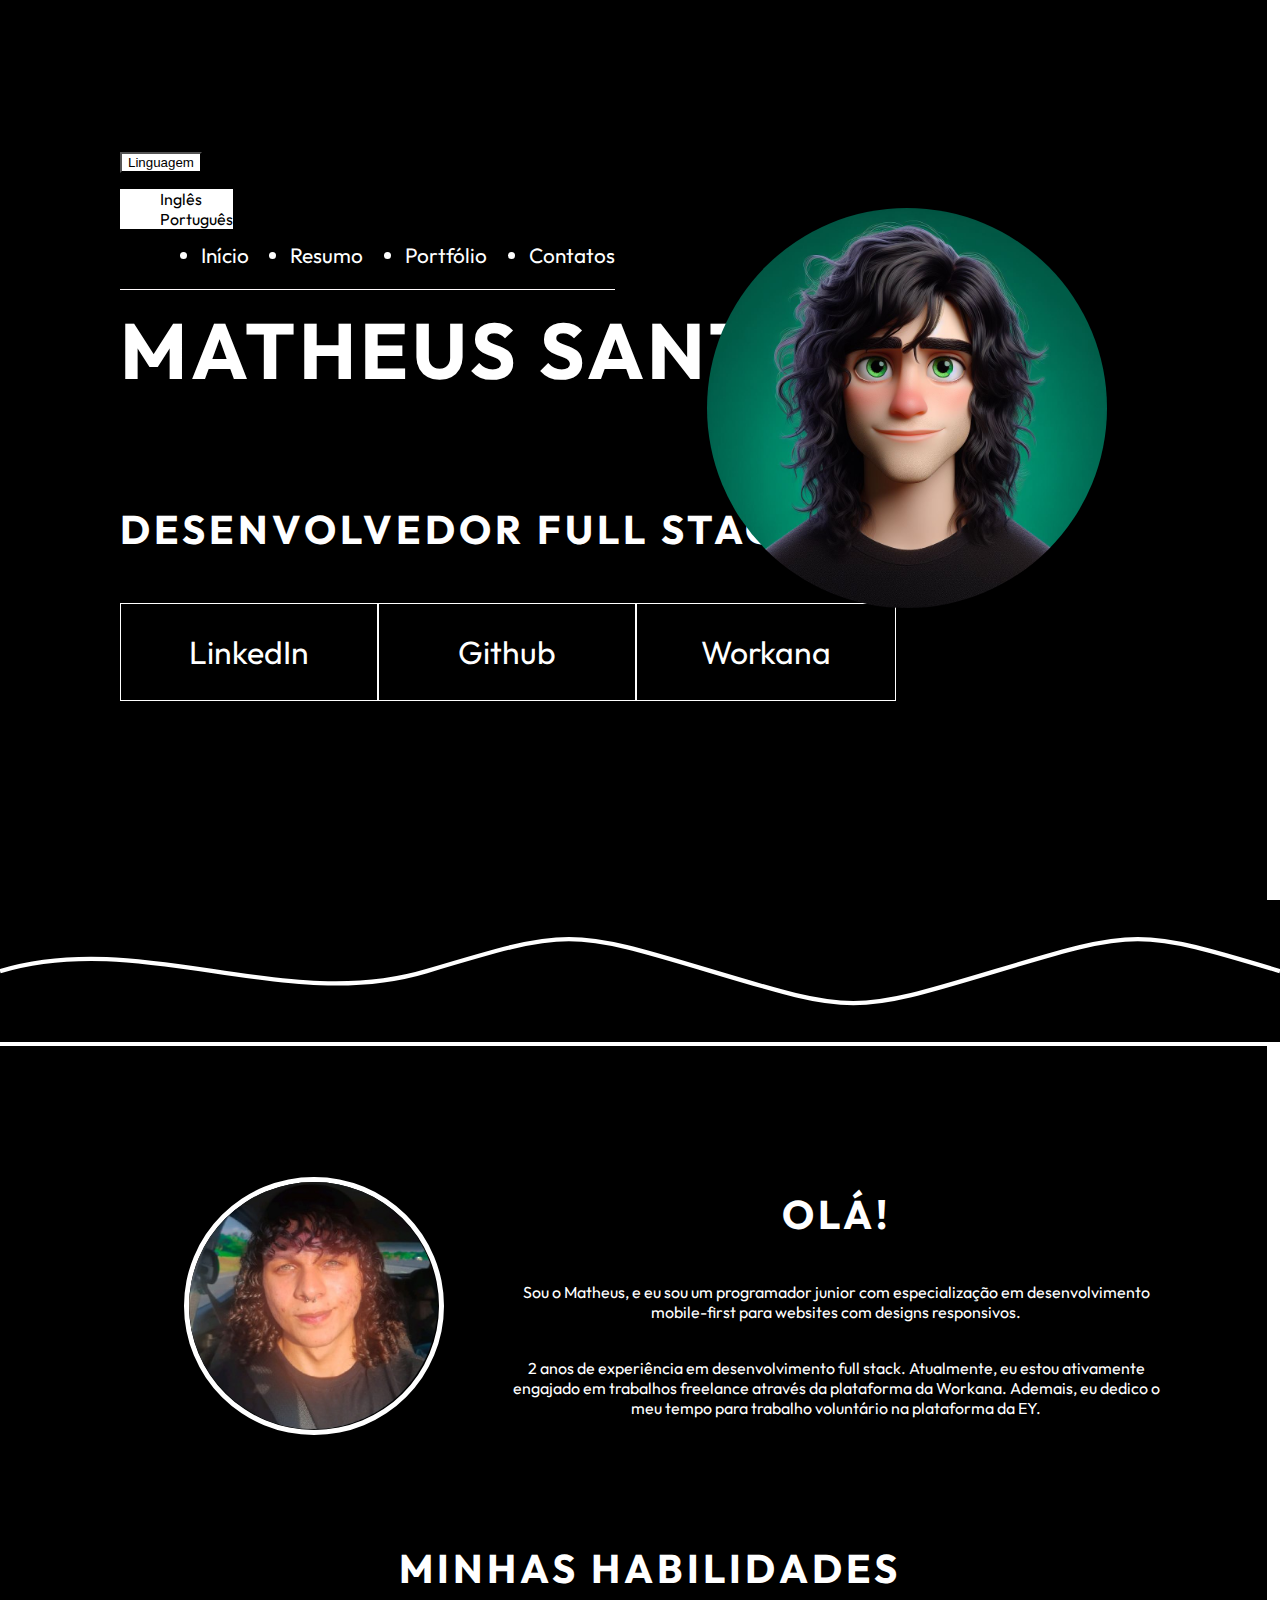
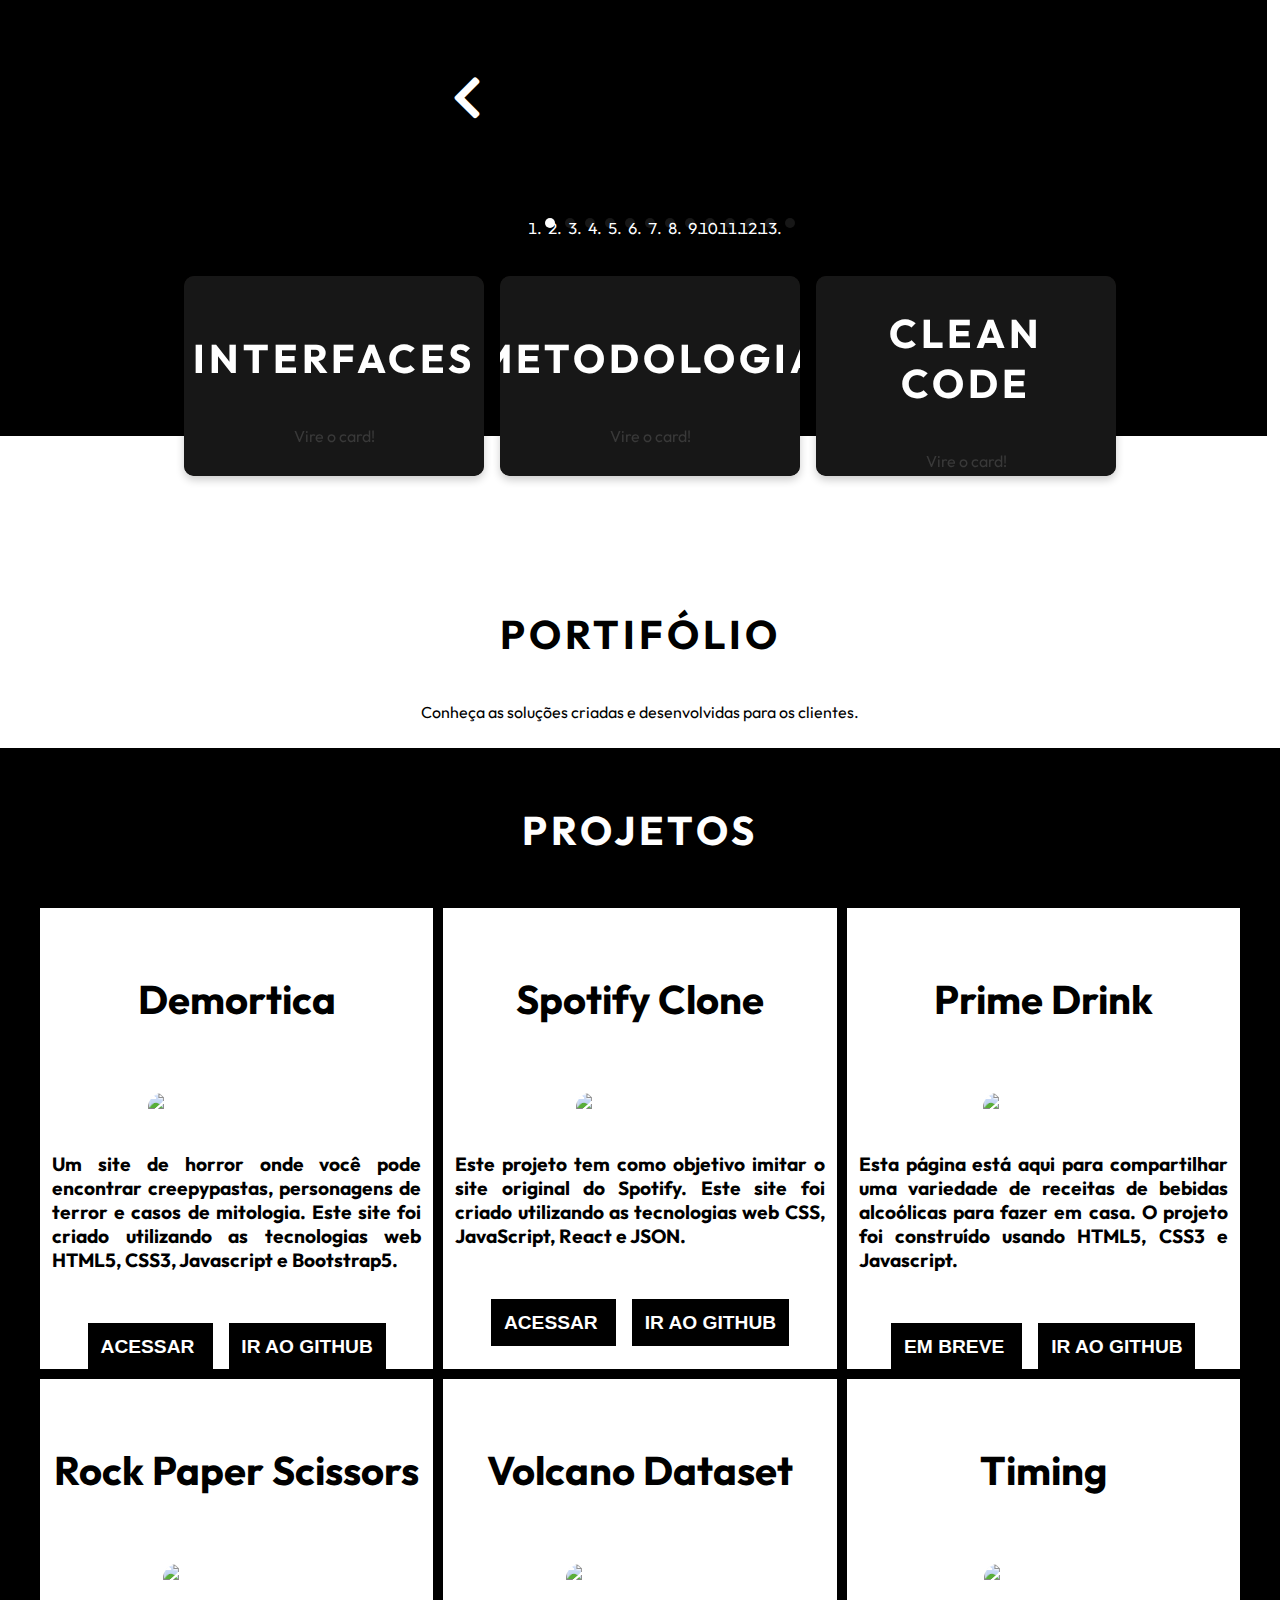
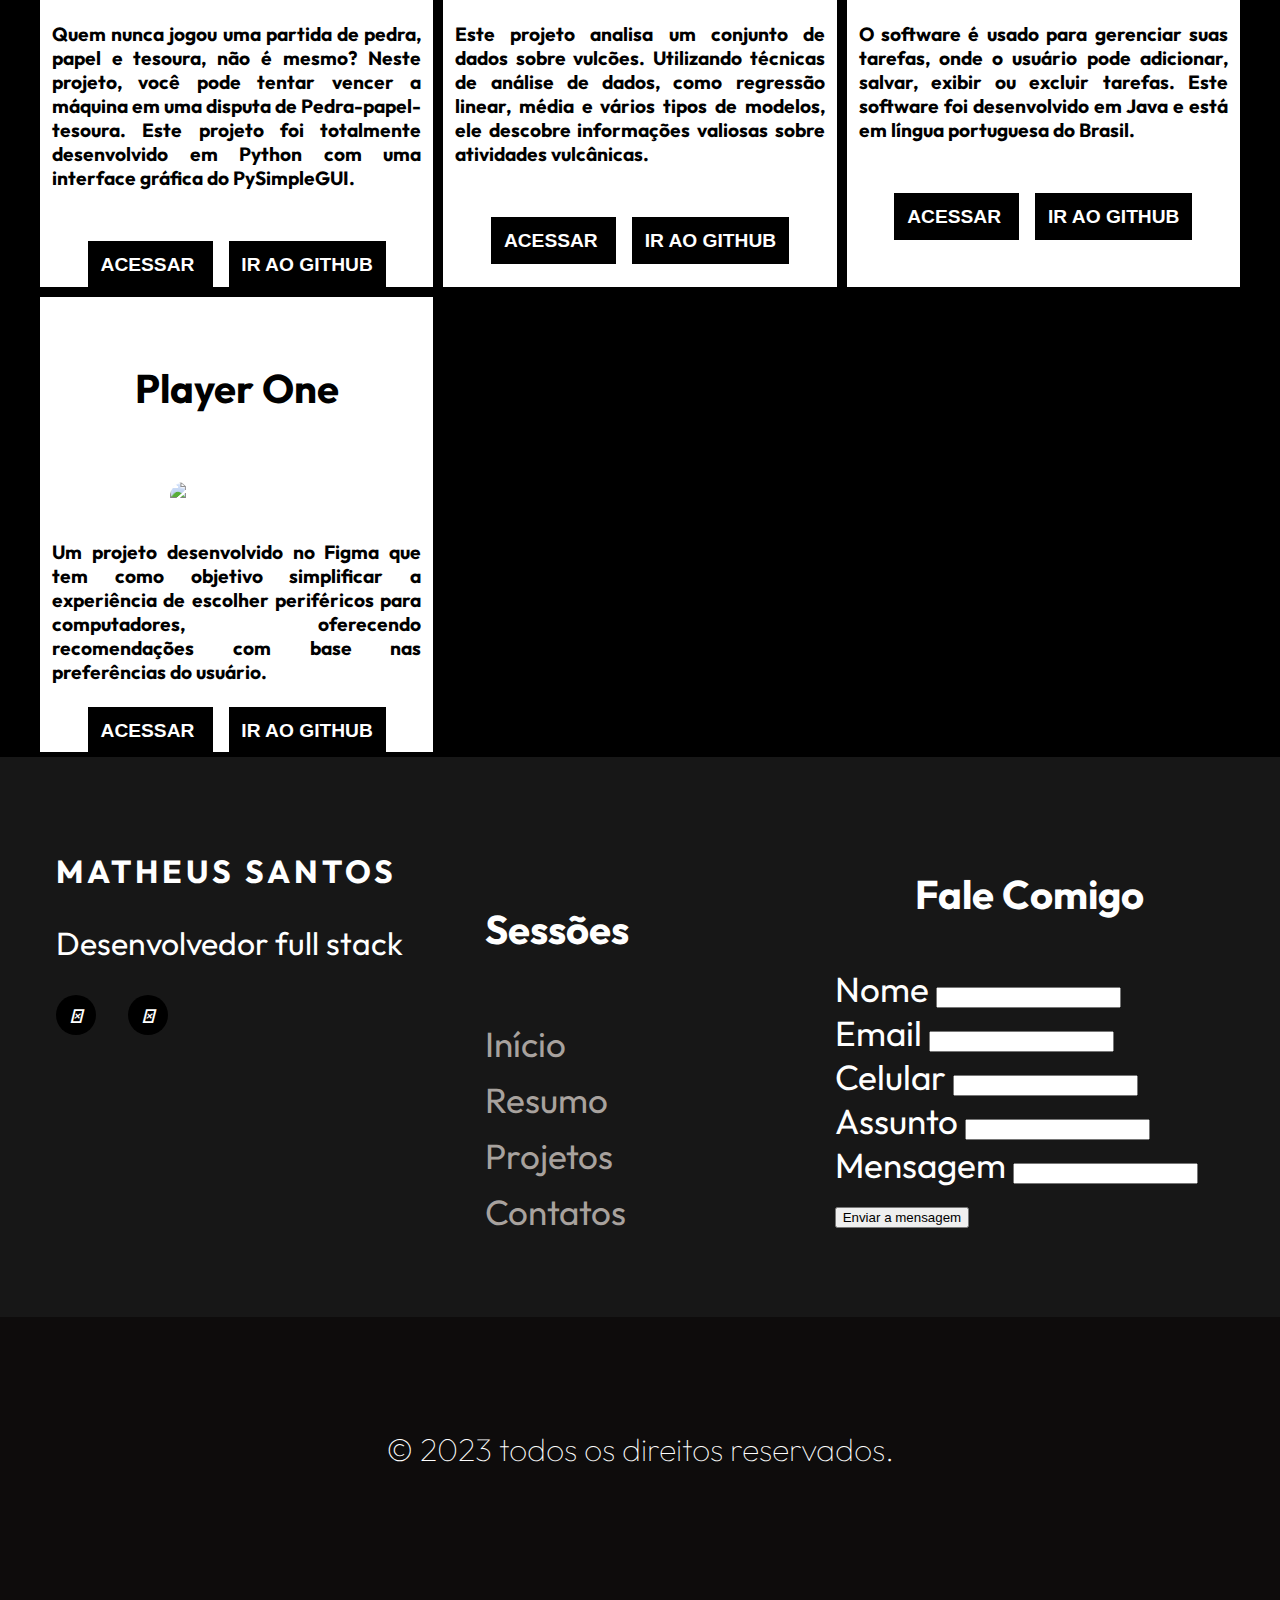
==== commit 8596c637: "Update index.html" ====
--- a/index.html
+++ b/index.html
@@ -129,57 +129,97 @@
 				</div>
 				<div id="carouselExampleControls" class="carousel slide" data-ride="carousel">
 					<div class="carousel-inner">
-					<div class="carousel-item active">
-						<div class="d-flex justify-content-around align-items-center">
-							<div>
-								<i class="devicon-html5-plain-wordmark colored"></i>
-							</div>
-							<div>
-								<i class="devicon-css3-plain-wordmark colored"></i>
-							</div>
-							<div>
-								<i class="devicon-javascript-plain colored"></i>
-							</div>
-							<div>
-								<i class="devicon-bootstrap-plain-wordmark colored"></i>
-							</div>
-							<div>
-								<i class="devicon-react-original-wordmark colored"></i>
-							</div>
-							<div>
-								<i class="devicon-wordpress-plain-wordmark colored"></i>
-							</div>
-						</div>
-					</div>
-					<div class="carousel-item">
-						<div class="d-flex justify-content-around align-items-center">
-							<div>
-								<i class="devicon-python-plain-wordmark colored"></i>
-							</div>
-							<div>
-								<i class="devicon-java-plain-wordmark colored"></i>
-							</div>
-							<div>
-								<i class="devicon-php-plain colored"></i>
-							</div>
-							<div>
-								<i class="devicon-mysql-plain-wordmark colored"></i>
-							</div>
-						</div>
-					</div>
-					<div class="carousel-item">
-						<div class="d-flex justify-content-around align-items-center">
-							<div>
-								<i class="devicon-git-plain-wordmark colored"></i>
-							</div>
-							<div>
-								<i class="devicon-github-original-wordmark"></i>
-							</div>
-							<div>
-								<i class="devicon-figma-plain colored"></i>
-							</div>
-						</div>
-					</div>
+						<div class="carousel-item active">
+							<div class="d-flex justify-content-around align-items-center">
+								<div>
+									<i class="devicon-html5-plain-wordmark colored"></i>
+								</div>
+							</div>
+						</div>
+						<div class="carousel-item">
+							<div class="d-flex justify-content-around align-items-center">
+								<div>
+									<i class="devicon-css3-plain-wordmark colored"></i>
+								</div>
+							</div>
+						</div>
+						<div class="carousel-item">
+							<div class="d-flex justify-content-around align-items-center">
+								<div>
+									<i class="devicon-javascript-plain colored"></i>
+								</div>
+							</div>
+						</div>
+						<div class="carousel-item">
+							<div class="d-flex justify-content-around align-items-center">
+								<div>
+									<i class="devicon-bootstrap-plain-wordmark colored"></i>
+								</div>
+							</div>
+						</div>
+						<div class="carousel-item">
+							<div class="d-flex justify-content-around align-items-center">
+								<div>
+									<i class="devicon-react-original-wordmark colored"></i>
+								</div>
+							</div>
+						</div>
+						<div class="carousel-item">
+							<div class="d-flex justify-content-around align-items-center">
+								<div>
+									<i class="devicon-wordpress-plain-wordmark colored"></i>
+								</div>
+							</div>
+						</div>
+						<div class="carousel-item">
+							<div class="d-flex justify-content-around align-items-center">
+								<div>
+									<i class="devicon-python-plain-wordmark colored"></i>
+								</div>
+							</div>
+						</div>
+						<div class="carousel-item">
+							<div class="d-flex justify-content-around align-items-center">
+								<div>
+									<i class="devicon-java-plain-wordmark colored"></i>
+								</div>
+							</div>
+						</div>
+						<div class="carousel-item">
+							<div class="d-flex justify-content-around align-items-center">
+								<div>
+									<i class="devicon-php-plain colored"></i>
+								</div>
+							</div>
+						</div>
+						<div class="carousel-item">
+							<div class="d-flex justify-content-around align-items-center">
+								<div>
+									<i class="devicon-mysql-plain-wordmark colored"></i>
+								</div>
+							</div>
+						</div>
+						<div class="carousel-item">
+							<div class="d-flex justify-content-around align-items-center">
+								<div>
+									<i class="devicon-git-plain-wordmark colored"></i>
+								</div>
+							</div>
+						</div>
+						<div class="carousel-item">
+							<div class="d-flex justify-content-around align-items-center">
+								<div>
+									<i class="devicon-github-original-wordmark"></i>
+								</div>
+							</div>
+						</div>
+						<div class="carousel-item">
+							<div class="d-flex justify-content-around align-items-center">
+								<div>
+									<i class="devicon-figma-plain colored"></i>
+								</div>
+							</div>
+						</div>
 					</div>
 					<a class="carousel-control-prev" href="#carouselExampleControls" role="button" data-slide="prev">
 						<i class="fas fa-chevron-left fa-3x"></i>
@@ -191,6 +231,16 @@
 						<li data-target="#carouselExampleControls" data-slide-to="0" class="active"></li>
 						<li data-target="#carouselExampleControls" data-slide-to="1"></li>
 						<li data-target="#carouselExampleControls" data-slide-to="2"></li>
+						<li data-target="#carouselExampleControls" data-slide-to="3"></li>
+						<li data-target="#carouselExampleControls" data-slide-to="4"></li>
+						<li data-target="#carouselExampleControls" data-slide-to="5"></li>
+						<li data-target="#carouselExampleControls" data-slide-to="6"></li>
+						<li data-target="#carouselExampleControls" data-slide-to="7"></li>
+						<li data-target="#carouselExampleControls" data-slide-to="8"></li>
+						<li data-target="#carouselExampleControls" data-slide-to="9"></li>
+						<li data-target="#carouselExampleControls" data-slide-to="10"></li>
+						<li data-target="#carouselExampleControls" data-slide-to="11"></li>
+						<li data-target="#carouselExampleControls" data-slide-to="12"></li>
 					</ol>
 				</div>
 				<div class="card-container">
@@ -243,103 +293,7 @@
 		</section>
 	</section>
 		
-		<!-- Creation of the cards -->
-	
-		
-				
-
-				<!--<h3>Experience</h3>
-				<div class="card-container">
-					<div class="card">
-					  <div class="card-inner">
-						<div class="card-front">
-						  <div class="card-content">
-							<h2>Self Employed</h2>
-							<p>Full stack developer</p>
-						  </div>
-						</div>
-						<div class="card-back">
-						  <div class="card-content">
-							<p>Experience in full stack development as a freelancer.</p>
-							<i class="devicon-html5-plain-wordmark colored"></i>
-							<i class="devicon-css3-plain-wordmark colored"></i>
-							<i class="devicon-javascript-plain colored"></i>
-							<i class="devicon-figma-plain colored"></i>
-							<i class="devicon-wordpress-plain-wordmark colored"></i>
-          
-							<i class="devicon-java-plain-wordmark colored"></i>
-							<i class="devicon-python-plain-wordmark colored"></i>
-							<i class="devicon-anaconda-original-wordmark colored"></i>
-							<i class="devicon-php-plain colored"></i>
-							<i class="devicon-mysql-plain-wordmark colored"></i>
-						  </div>
-						</div>
-					  </div>
-					  <div class="info-box">01/2022 - 02/2024</div>
-					</div>
-					<div class="card">
-					  <div class="card-inner">
-						<div class="card-front">
-						  <div class="card-content">
-							<h2>EY</h2>
-							<p></p>
-						  </div>
-						</div>
-						<div class="card-back">
-						  <div class="card-content">
-							<p></p>
-						  </div>
-						</div>
-					  </div>
-					  <div class="info-box">03/2024</div>
-					</div>
-				</div>-->
-
-				<!--<h3>Academic</h3>
-				<div class="card-container">
-					<div class="card">
-					  <div class="card-inner">
-						<div class="card-front">
-						  <div class="card-content">
-							<h2>ADS</h2>
-							<p>Technologist degree in analysis and system development (ADS).</p>
-						  </div>
-						</div>
-						<div class="card-back">
-						  <div class="card-content">
-							<p>Full stack abilities.</p>
-							<i class="devicon-html5-plain-wordmark colored"></i>
-							<i class="devicon-css3-plain-wordmark colored"></i>
-							<i class="devicon-java-plain-wordmark colored"></i>
-							<i class="devicon-python-plain-wordmark colored"></i>
-							<i class="devicon-php-plain colored"></i>
-							<i class="devicon-mysql-plain-wordmark colored"></i>
-						  </div>
-						</div>
-					  </div>
-					  <div class="info-box">02/2022 - 12/2023</div>
-					</div>
-					<div class="card">
-					  <div class="card-inner">
-						<div class="card-front">
-						  <div class="card-content">
-							<h2>AI and ML</h2>
-							<p>Postgraduation degree in artificial intelligence and machine learning.</p>
-						  </div>
-						</div>
-						<div class="card-back">
-						  <div class="card-content">
-							<p>Artificial intelligence</p>
-							<i class="devicon-anaconda-original-wordmark colored"></i>
-						  </div>
-						</div>
-					  </div>
-					  <div class="info-box">02/2024 - Currently</div>
-					</div>
-				</div>-->
-
 	<br><br><br><br><br><br>
-	<!--<div class="wavy-line"></div>-->
 
 	<section id="portfolio">
 
@@ -366,20 +320,6 @@
                     <a class="link-grid" href="https://github.com/theuusc/Demortica" target="_blank"> IR AO GITHUB  </a>
                 </div>
 
-                <!--<div>
-                    <h3>Portifolio</h3>
-                    <br>
-                    <img class="image-grid"
-                        src="https://cdn.jsdelivr.net/gh/devicons/devicon/icons/html5/html5-original-wordmark.svg" alt="html-icon">
-                    <p class="text-grid" alt="html-icon">
-                        This is my portfolio website that you are currently viewing. The website was created using the technologies
-                        HTML5 and CSS3, without relying on any additional frameworks.
-                    </p>
-                    <br>
-                    <a class="link-grid" href="https://theuusc.netlify.app/" target="_blank"> ACCESS NOW </a>
-                    <a class="link-grid" href="https://github.com/theuusc/Portifolio" target="_blank"> GO TO GITHUB  </a>
-                </div>-->
-
                 <div>
                     <h3>Spotify Clone</h3>
                     <br>
@@ -469,81 +409,6 @@
 
             </div>
         </main>
-
-        <!--<div>
-                    <h3>Sidesong Spotify</h3>
-                    <br>
-                    <img class="image-grid" src="https://cdn.jsdelivr.net/gh/devicons/devicon/icons/react/react-original-wordmark.svg" alt="react-icon">
-                    <p class="text-grid">
-                        This project is designed to show you a list of your most recent and frequently played songs from your Spotify account. 
-                        It was created using the technologies Typescript and React.
-                    </p>
-                    <br>
-                    <a class="link-grid" href="#" target="_blank"> COMING SOON </a>
-                    <a class="link-grid" href="https://github.com/theuusc/Sidesong-Spotify" target="_blank"> GO TO GITHUB  </a>
-                </div>
-
-            <main class="container" id="grid-container">
-                <h2>BACKEND</h1>
-                <br>
-                <div class="grid">
-
-                    <div>
-                        <h3>Hangman game</h3>
-                        <br>
-                        <img class="image-grid"
-                            src="https://cdn.jsdelivr.net/gh/devicons/devicon/icons/python/python-original-wordmark.svg" alt="python-icon">
-                        <p class="text-grid">A classic childhood favorite, a simple game where you guess letters to uncover a secret word. 
-                            This project was created using the programming language Python.</p>
-                        <br>
-                        <a class="link-grid" href="#" target="_blank"> COMING SOON </a>
-                        <a class="link-grid" href="https://github.com/theuusc/Hangman-Game" target="_blank"> GO TO GITHUB  </a>
-                    </div>
-
-                    
-
-                    <div>
-                        <h3>Toy Store</h3>
-                        <br>
-                        <img class="image-grid"
-                            src="https://cdn.jsdelivr.net/gh/devicons/devicon/icons/java/java-plain-wordmark.svg" alt="java-icon">
-                        <p class="text-grid">This project is an online toy catalog created using Java for the web development. With this 
-                            application, you can easily add, remove, modify, and view a list of toys in a toy store.</p>
-                        <br>
-                        <a class="link-grid" href="#" target="_blank"> COMING SOON </a>
-                        <a class="link-grid" href="https://github.com/theuusc/Toy-Store" target="_blank"> GO TO GITHUB  </a>
-                    </div>
-
-                    <div>
-                        <h3>Academic System</h3>
-                        <br>
-                        <img class="image-grid"
-                            src="https://cdn.jsdelivr.net/gh/devicons/devicon/icons/java/java-plain-wordmark.svg" alt="java-icon">
-                        <p class="text-grid">The software have a purpose to register, display and delete an student on a
-                            academic system. This project was developed in Java using the Java web resourses like JSP and
-                            Servlet files</p>
-                        <br>
-                        <a class="link-grid" href="#" target="_blank"> COMING SOON </a>
-                        <a class="link-grid" href="https://github.com/theuusc/Academic-System" target="_blank"> GO TO GITHUB  </a>
-                    </div>
-
-                </div>
-
-            </main>
-
-        <br><br><br><br><br>
-
-                <main class="container" id="grid-container">
-                    <h2>UX / UI DESIGN</h2>
-                    <br>
-                    <div class="grid">
-
-                        
-
-
-                    </div>
-
-                </main>-->
         
 	</section>
 
--- a/styles/style.css
+++ b/styles/style.css
@@ -0,0 +1,619 @@
+/* CSS Document */
+@import url('https://fonts.googleapis.com/css2?family=Outfit&display=swap');
+/* fonte usada */
+
+body {
+    height: 100%;
+    color: white;
+    margin: 0;
+    padding: 0;
+    font-family: 'Outfit', sans-serif;
+    display: flex;
+    flex-direction: column;
+}
+
+html{
+    scroll-behavior: smooth;
+}
+
+p{
+  font-family: 'Outfit';
+  text-align: justify;
+  padding: 10px;
+  font-size: 16px;
+  color: #393939;
+}
+
+h1 {
+  font-family: 'Outfit', sans-serif;
+  text-align: center;
+  font-size: 4.9rem;
+  text-transform: uppercase;
+  letter-spacing: 4px;
+  margin-top: 3rem;
+}
+
+h2 {
+  font-family: 'Outfit', sans-serif;
+  text-align: center;
+  font-size: 2.5rem;
+  text-transform: uppercase;
+  letter-spacing: 4px;
+  padding-top: 1.2rem;
+}
+
+h3{
+  color: #000;
+  font-family: 'Outfit', sans-serif;
+  text-align: center;
+  font-size: 2.5rem;
+  padding-top: 1.5rem;
+}
+
+  
+/* NAVBAR */
+
+#navbar {
+  border-bottom: 1px solid #FFFBFC;
+  background-color: #000000;
+  position: absolute;
+}
+  
+#navbar a {
+  color: #ffffff;
+}
+  
+#navbar .navbar-toggler .bi-list {
+  color: #ffffff;
+}
+  
+#navbar-items .navbar-nav {
+  display: flex;
+  justify-content: center;
+  align-items: center;
+  width: 100%;
+  font-size: 1.3rem;
+}
+  
+#navbar-items .nav-item {
+  margin: 0 1em;
+  font-family: 'Outfit', sans-serif;
+}
+
+
+/* Dropdown Language */
+
+.dropdown {
+  position: relative;
+  display: inline-block;
+  top: -5rem;
+  margin-top: 2rem;
+}
+
+.dropdown .btn-secondary{
+  background-color: #ffffff;
+}
+
+.dropdown .dropdown-toggle{
+  color: #000000;
+}
+
+.dropdown-menu {
+  position: absolute;
+  top: 100%;
+  left: 0;
+}
+
+.dropdown-menu {
+  background-color: #ffffff;
+}
+
+.dropdown-item {
+  color: #000000;
+}
+
+
+/* Header */
+
+.header-container {
+    height: 100vh;
+    width: 99vw;
+    background-color: #000000;
+    background-image: url('');
+    background-repeat: no-repeat;
+    background-position: 90%;
+    background-size: 30%;
+    display: flex;
+    flex-direction: column;
+    justify-content: center;
+    align-items: flex-start;
+    box-sizing: border-box;
+    padding: 0 120px;
+    position: relative;
+}
+
+.social-media {
+    margin-top: 1rem;
+    display: flex;
+}
+
+.social-media a {
+    text-decoration: none;
+    color: white;
+    font-size: 2rem;
+    padding: 1rem 4rem;
+    border: 1px solid white;
+    min-width: 8rem;
+    min-height: 4rem;
+    display: flex;
+    align-items: center;
+    justify-content: center;
+    transition: .5s ease-in-out;
+
+}
+
+.menu-itens ul{
+    display: flex;
+    justify-content: space-between;
+    list-style-type: none;
+    padding: 1rem;
+    top: 1.5rem;
+    position: absolute;
+    gap: 30rem;
+}
+
+.menu-itens ul a{
+    color: white;
+    text-decoration: none;
+    font-size: 1.5rem;
+}
+
+.pixar-image{
+    border-radius: 50%;
+    height: 400px;
+    width: 400px;
+    position: absolute;
+    right: 10rem;
+    top: 13rem;
+}
+
+.developer-picture{
+  height: 18rem;
+  width: 18rem;
+  margin-left: 32rem;
+  border-radius: 50%;
+}
+
+/* Header bottom */
+
+.header-bottom{
+  height: 110vh;
+    width: 99vw;
+    background-color: #000000;
+    background-image: url('');
+    background-repeat: no-repeat;
+    background-position: 90%;
+    background-size: 30%;
+    display: flex;
+    flex-direction: column;
+    justify-content: center;
+    align-items: flex-start;
+    box-sizing: border-box;
+    padding: 0 120px;
+    position: relative;
+}
+
+.developer-container {
+  display: flex;
+  align-items: center;
+  justify-content: center;
+  margin-top: 50px;
+  margin-bottom: 3rem;
+}
+
+.developer-picture {
+  border: 5px solid #ffffff; 
+  border-radius: 50%; 
+  max-width: 250px;
+  height: auto;
+  margin-left: 4rem;
+  margin-top: -10rem;
+}
+
+.developer-text {
+  text-align: justify;
+  margin-left: 3rem;
+  margin-bottom: 12rem;
+}
+
+.developer-text p{
+  color: #ffffff;
+  
+}
+
+/* Caroulsel */
+.h2-sub{
+  margin-top: -10rem;
+}
+
+.carousel-inner {
+  display: flex;
+  flex-direction: row;
+}
+
+.carousel-item {
+  width: 100%;
+  margin-top: 3rem;
+  align-items: center;
+}
+
+.carousel-item i{
+  font-size: 7rem;
+}
+
+.carousel-control-prev,
+.carousel-control-next {
+  display: flex;
+  align-items: center;
+  justify-content: center;
+  height: 100%;
+  width: 5%;
+  background: transparent;
+  border: none;
+  outline: none;
+  
+}
+
+.carousel-control-prev-icon,
+.carousel-control-next-icon {
+  width: 50px;
+  height: 50px;
+  background-size: contain;
+}
+
+.carousel-control-prev:hover,
+.carousel-control-next:hover {
+  background-color: transparent;
+}
+
+.carousel .fa-chevron-left{
+  margin-right: -40rem;
+}
+
+.carousel .fa-chevron-right{
+  margin-left: -40rem;
+}
+
+.language-name{
+  display: flex;
+  align-items: center;
+  justify-content: space-around;
+}
+
+.carousel-indicators {
+  position: relative;
+  display: flex;
+  justify-content: center;
+}
+
+.carousel-indicators li {
+  background-color: #171717;
+  border-radius: 50%;
+  width: 10px;
+  height: 10px;
+  margin: 2rem 5px;
+  cursor: pointer;
+}
+
+.carousel-indicators .active {
+  background-color: #ffffff; 
+}
+
+
+/* Cards */
+
+.card-container {
+  display: grid;
+  grid-template-columns: repeat(auto-fill, minmax(300px, 1fr));
+  grid-gap: 1rem;
+  color: #ffffff;
+  position: relative;
+  padding: 0 4rem 0 4rem;
+  max-width: 1200px;
+  margin: 0 auto;
+  margin-bottom: -5rem;
+}
+
+.card {
+  position: relative;
+  width: 100%;
+  height: 200px;
+  background-color: #191716;
+  border-radius: 10px;
+  box-shadow: 0 4px 8px rgba(0, 0, 0, 0.2);
+  overflow: hidden;
+  transition: box-shadow 0.3s;
+  perspective: 1000px;
+}
+
+.card:hover {
+  box-shadow: 0 8px 16px rgba(0, 0, 0, 0.3);
+}
+
+.card-inner {
+  width: 100%;
+  height: 100%;
+  transition: transform 0.5s;
+  transform-style: preserve-3d;
+}
+
+.card:hover .card-inner {
+  transform: rotateY(180deg);
+}
+
+.card-front,
+.card-back {
+  position: absolute;
+  width: 100%;
+  height: 100%;
+  backface-visibility: hidden;
+  display: flex;
+  justify-content: center;
+  align-items: center;
+  padding: 20px;
+  border-radius: 10px;
+  box-sizing: border-box;
+}
+
+.card-front {
+  background-color: #171717;
+}
+
+.card-back {
+  background-color: #fff;
+  transform: rotateY(180deg);
+}
+
+.card-content i {
+  font-size: 2rem !important;
+  color: #a8a29e;
+}
+
+.card-content {
+  text-align: center;
+}
+
+.card-content p{
+  color: #393939;
+}
+
+/* Horizontal line */
+
+.curly-line svg {
+  background-color: black;
+  width: 100%;
+}
+
+/* Projects Form */
+
+.project-section h2,p{
+    color: #000;
+    text-align: center;
+}
+
+#grid-container{
+    margin-top: 5px;
+    background-color: #000;
+    padding: 5px;
+}
+
+.grid{
+    display: grid;
+    grid-template-columns: repeat(auto-fill, minmax(300px, 1fr));
+    grid-gap: 10px;
+    max-width: 1200px;
+    margin: 0 auto;
+}
+
+.grid div{
+    background-color: #fff;
+    font-family: arial;
+    text-align: center;
+    font-size: 1.6rem;
+    padding: 2px;
+    padding-bottom: 10px;
+    box-shadow: 0.2px 0.2px #000;
+}
+
+a{
+    text-decoration: none;
+    color: white;
+}
+
+.image-grid{
+    width: 12rem;
+    height: 8rem;
+    border-radius: 20px;
+    transition: 300ms ease-in-out;
+}
+
+.image-grid:hover{
+    transform: translate(2%, 2%) scale(1.3) rotate(2deg);
+    border: solid rgba(255, 255, 255, 1.0);
+    box-shadow: 1px 1px 3px #000;
+}
+
+.text-grid{
+    font-family: 'Outfit', sans-serif;
+    font-size: 1.2rem;
+    text-align: justify;
+    font-weight: bold;
+}
+
+.link-grid{
+    font-weight: bold;
+    font-size: 1.2rem;
+    background-color: #000;
+    padding: 0.8rem;
+    margin: 0.5rem;
+}
+
+a:hover {
+    background-color: #191716;
+}
+
+/* footer */
+
+.footer {
+    height: 100vh;
+    width: 100%;
+    background-color: #0e0c0c;
+    align-items: top center;
+    justify-content: center;
+    color: white;
+    font-size: 35px;
+}
+
+.footer-link{
+    text-decoration: none;
+}
+
+#footer-content{
+    background-color: #171717;
+    display: grid;
+    grid-template-columns: repeat(3, 1fr);
+    padding: 3rem 3.5rem;
+}
+
+#footer-contacts h2{
+    margin-bottom: 0.75rem;
+    font-size: 2rem;
+    font-weight: bold;
+    display: flex;
+}
+
+#footer-contacts p{
+    font-size: 2rem;
+    color: #ffffff;
+    display: flex;
+    padding: 0;
+
+}
+
+#footer-social-media{
+    display: flex;
+    gap: 2rem;
+    margin-top: 1.5rem;
+}
+
+#footer-social-media .footer-link{
+    height: 2.5rem;
+    width: 2.5rem;
+    color: white;
+    border-radius: 50%;
+    display: flex;
+    align-items: center;
+    justify-content: center;
+    transition: all 0.4s;
+}
+
+#footer-social-media .footer-link i{
+    font-size: 1.25rem;
+}
+
+#footer-social-media .footer-link:hover{
+    opacity: 0.8;
+}
+
+#github{
+    background-color: black;
+}
+
+#linkedin{
+    background-color: black;
+}
+
+.footer-list{
+    display: flex;
+    flex-direction: column;
+    gap: 0.75rem;
+    list-style: none;
+}
+
+.footer-list h3{
+    color: #ffffff;
+    display: flex;
+    padding-bottom: 1rem;
+}
+
+
+.footer-list .footer-link{
+    color: #a8a29e;
+}
+
+.footer-list .footer-link:hover{
+    color: white;
+    transition: all 0.4s;
+}
+
+#footer-subscribe{
+    display: flex;
+    flex-direction: column;
+    gap: 0.5rem;
+}
+
+#footer-subscribe h3{
+    color: #ffffff;
+}
+
+#footer-subscribe p{
+    color: #a8a29e;
+}
+
+#input-group{
+    display: flex;
+    align-items: center;
+    background-color: #a8a29e;
+    border-radius: 4px;
+    margin-top: 1rem;
+}
+
+#input-group input{
+    all: unset;
+    padding: 0.75rem;
+    width: 100%;
+}
+
+#input-group button{
+    background-color: #000000;
+    border: none;
+    color: white;
+    padding: 0px 1.25rem;
+    font-size: 1rem;
+    height: 100%;
+    border-radius: 0px 4px 4px 0px;
+    cursor: pointer;
+    transition: all 0.4s;
+}
+
+#input-group i{
+    height: 100%;
+}
+
+
+#input-group button:hover{
+    color: #191716;
+}
+
+#footer-copyright{
+    display: flex;
+    justify-content: center;
+    background-color: #0e0c0c;
+    font-size: 2rem;
+    padding: 7rem;
+    font-weight: 100;
+}
+
+
+
+
--- a/styles/media-query.css
+++ b/styles/media-query.css
@@ -0,0 +1,190 @@
+/* Phones */
+
+@media(max-width: 450px){
+    .dropdown{
+        margin-top: 16rem;
+        margin-left: 1.5rem;
+    }
+
+    .pixar-image{
+        height: auto;
+        width: 10rem;
+        right: 8rem;
+        top: 7rem;
+    }
+
+    h1{
+        font-size: 2rem;
+        width: 30rem;
+        margin-top: 1rem;
+        margin-bottom: 0rem;
+        margin-left: -9.5rem;
+    }
+
+    h2{
+        font-size: 1rem;
+        width: 30rem;
+        margin-left: -9.5rem;
+    }
+
+    .social-media {
+        display: flex;
+        flex-wrap: wrap;
+    }
+    .social-media a {
+        margin-top: 1rem;
+        margin-left: -2rem; 
+        height: 1rem;
+        width: 15rem;
+    }
+
+    .curly-line{
+        height: 2.8rem;
+        width: 99%
+    }
+
+    .header-bottom{
+        height: 220vh;
+    }
+
+    .developer-picture{
+        height: auto;
+        width: 10rem;
+        margin-top: 5rem;
+        margin-right: -29rem;
+    }
+
+    .developer-text{
+        height: 1rem;
+        margin-top: 35rem;
+        margin-left: 7rem;
+    }
+
+    .developer-text h2{
+        font-size: 2rem;
+        width: 25rem;
+        margin-left: 1rem;
+        margin-right: 1rem;
+        text-align: center;
+    }
+
+    .developer-text p{
+        font-size: 1.2rem;
+        text-align: justify;
+        margin-left: 8rem;
+    }
+
+    .h2-sub{
+        margin-top: 25rem;
+        margin-left: -1rem;
+    }
+
+    .carousel .fa-chevron-left{
+        margin-right: 5rem;
+    }
+
+    .carousel .fa-chevron-right{
+        margin-left: 5rem;
+    }
+
+    .carousel .carousel-item {
+        margin-left: 0.2rem; 
+    }
+
+    .card-container{
+        margin-left: -9.5rem;
+        margin-bottom: 30rem;
+        margin-top: 5rem;
+    }
+
+    .card-container .card-content h2{
+        padding-left: 10rem;
+    }
+
+    .project-section h2{
+        text-align: center;
+        margin-left: -2rem;
+        font-size: 2rem;
+    }
+
+    .container {
+        padding: 20px;
+    }
+    
+    #grid-container h2{
+        margin-left: -2.5rem;
+    }
+
+    .grid {
+        display: flex;
+        flex-direction: column;
+        align-items: center;
+    }
+
+    .grid div {
+        margin-bottom: 20px;
+        width: 90%;
+    }
+
+    .image-grid {
+        width: 30%;
+        height: auto;
+    }
+
+    .text-grid {
+        text-align: justify;
+        margin-top: 2rem;
+        margin-bottom: 0rem;
+    }
+
+    .link-grid {
+        display: block;
+        text-align: center;
+        margin-top: 10px;
+    }
+
+    #footer-content {
+        display: flex;
+        flex-wrap: wrap;
+        justify-content: space-between;
+    }
+
+    #footer-contacts,
+    .footer-list,
+    #footer-subscribe {
+        flex: 1 1 100%; 
+        margin-bottom: 5rem;
+    }
+
+    #footer-contacts h2{
+        margin-left: 0rem;
+    }
+
+    #footer-contacts #footer-social-media{
+        padding-left: 6rem;
+    }
+
+    #footer-subscribe {
+        order: 3; 
+    }
+
+    .footer-list {
+        order: 1; 
+    }
+
+    .form-data,
+    textarea {
+        width: calc(100% - 20px); 
+    }
+
+    #sendBtn {
+        width: calc(100% - 0px); 
+        margin-top: 2rem;
+        height: 5rem;
+    }
+    
+    #footer-copyright {
+        text-align: center;
+        font-size: 1rem;
+    }
+}
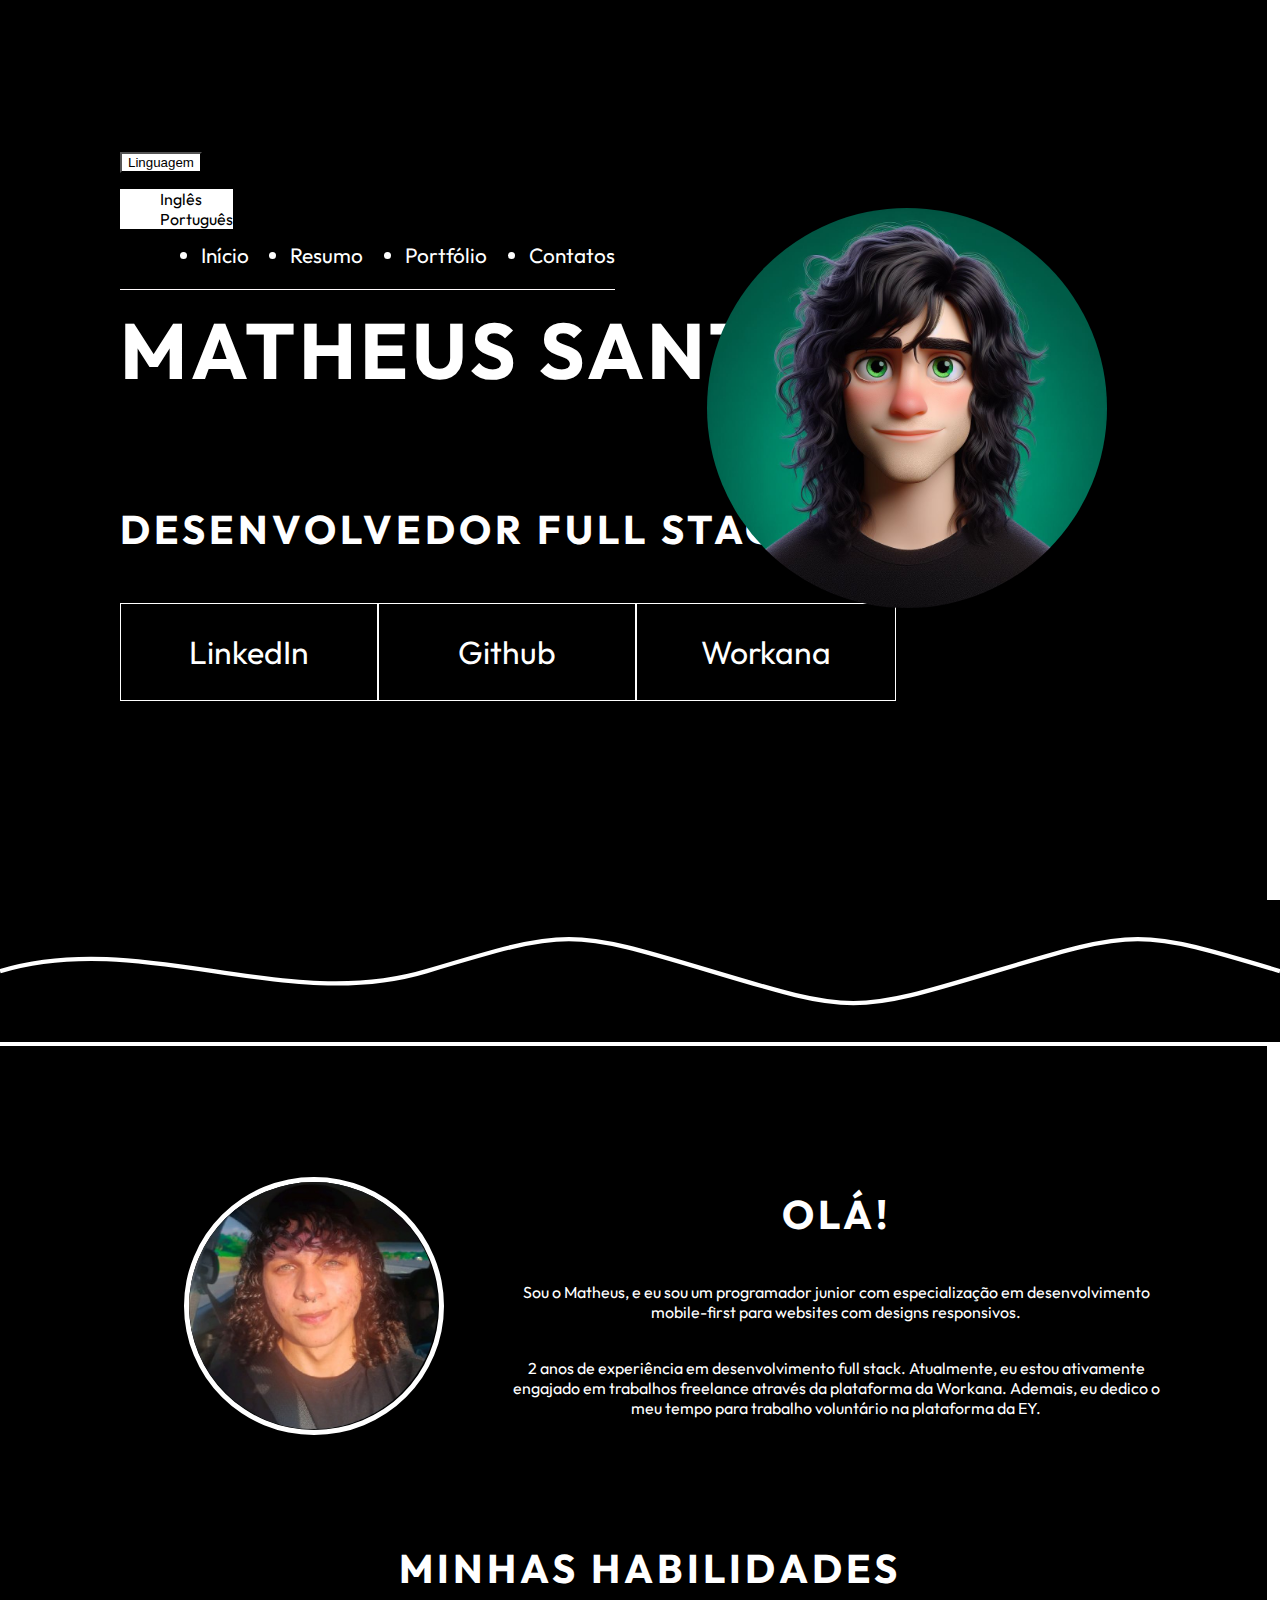
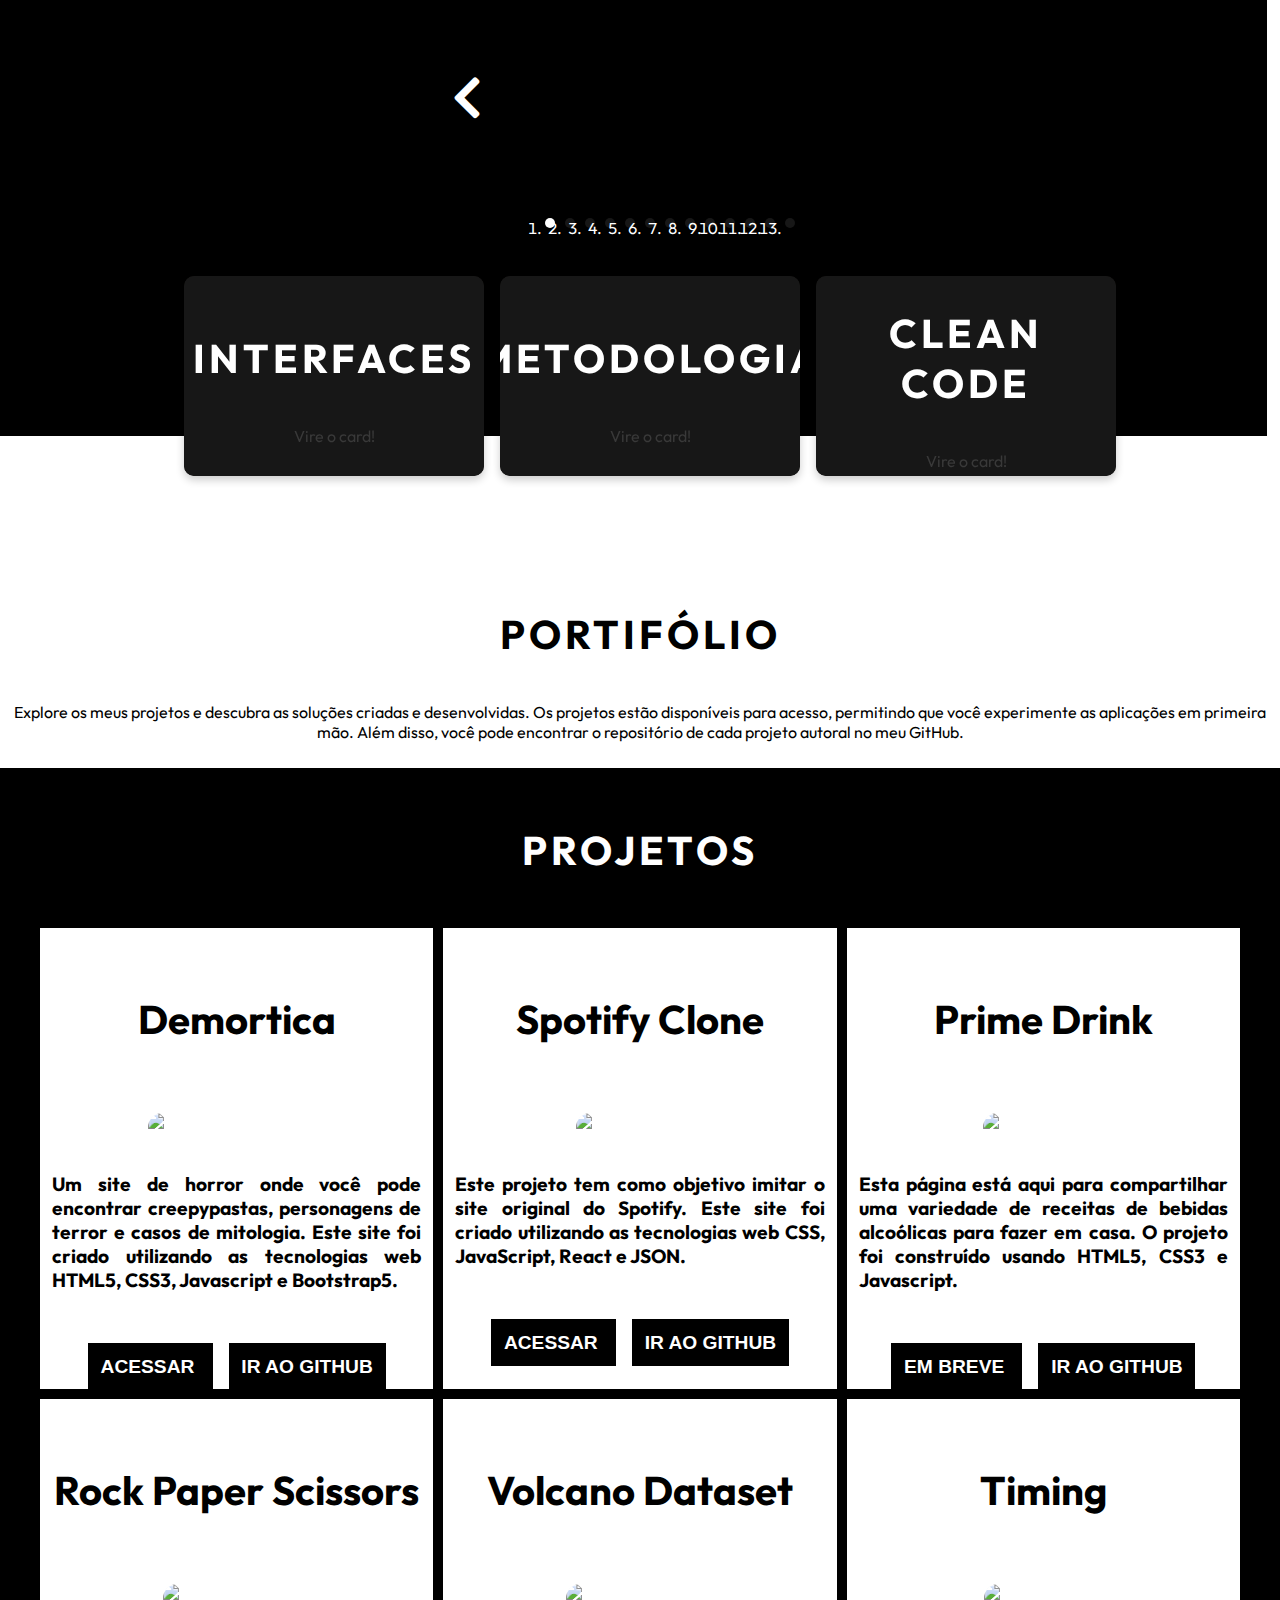
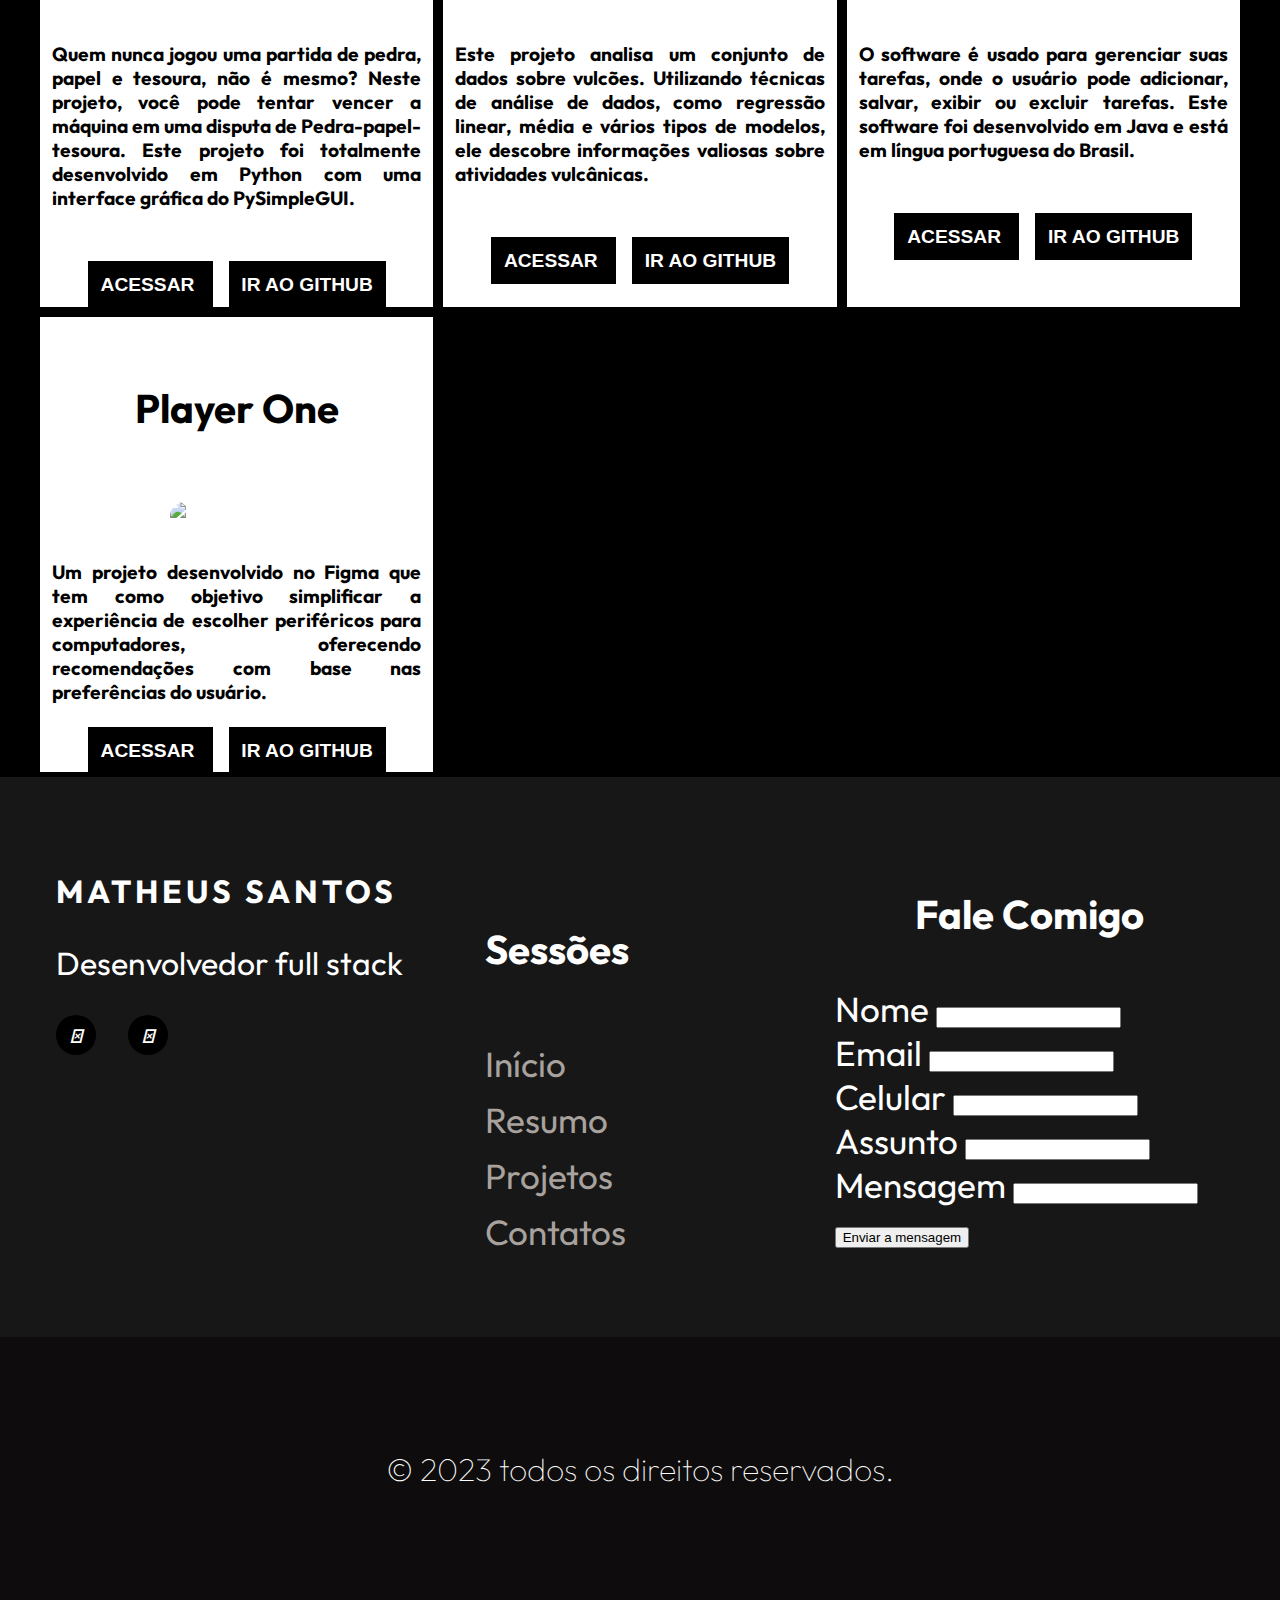
==== commit c0a38430: "Update card and portfoliio paragraphs" ====
--- a/index.html
+++ b/index.html
@@ -254,7 +254,7 @@
 						</div>
 						<div class="card-back">
 						  <div class="card-content">
-							<p>Interfaces responsivas.</p>
+							<p>Criação de experiências fluidas e intuitivas que se adaptam perfeitamente a qualquer dispositivo.</p>
 						  </div>
 						</div>
 					  </div>
@@ -269,7 +269,8 @@
 						  </div>
 						  <div class="card-back">
 							<div class="card-content">
-							  <p>Sigo em meus projetos os padrões de metodologias ágeis como o Scrum</p>
+							  <p>Utilização de metodologias ágeis como o scrum, para garantir que as necessidades dos clientes sejam atendidas de
+							     forma ágil, organizada e eficaz.</p>
 							</div>
 						  </div>
 						</div>
@@ -284,7 +285,8 @@
 						  </div>
 						  <div class="card-back">
 							<div class="card-content">
-							  <p>Sigo os padrões do mercado para criar códigos execelentes e faceís de dar manutenção.</p>
+							  <p>Utilização das boas práticas do clean code com a finalidade de garantir uma base sólida e compreensível do código
+							     para futuras atualizações e manutenções.</p>
 							</div>
 						  </div>
 						</div>
@@ -300,7 +302,9 @@
 		<!-- PROJECTS -->
 		<div class="project-section">
 			<h2>Portifólio</h2>
-			<P>Conheça as soluções criadas e desenvolvidas para os clientes.</P>
+			<P>Explore os meus projetos e descubra as soluções criadas e desenvolvidas.
+			   Os projetos estão disponíveis para acesso, permitindo que você experimente as aplicações em
+			   primeira mão. Além disso, você pode encontrar o repositório de cada projeto autoral no meu GitHub.</P>
 		</div>
         <main class="container" id="grid-container">
             <h2>Projetos</h2>
--- a/styles/media-query.css
+++ b/styles/media-query.css
@@ -1,5 +1,20 @@
 /* Phones */
 
+@media(max-width: 768px){
+    .dropdown {
+        margin-top: 10rem; 
+        margin-left: -0.2rem; 
+    }
+
+    .pixar-image{
+        height: auto;
+        width: 10rem;
+        right: 7rem;
+        top: 7rem;
+    }
+}
+
+/* Iphone XR | Samsung Galaxy S20 Ultra*/
 @media(max-width: 450px){
     .dropdown{
         margin-top: 16rem;
@@ -31,6 +46,7 @@
         display: flex;
         flex-wrap: wrap;
     }
+
     .social-media a {
         margin-top: 1rem;
         margin-left: -2rem; 
@@ -188,3 +204,196 @@
         font-size: 1rem;
     }
 }
+
+@media(max-width: 400px){
+    .header-container{
+        height: 100vh;
+        width: 100vw;
+    }
+
+    .header-bottom{
+        height: 290vh;
+        width: 100vw;
+    }
+
+    .dropdown{
+        margin-top: 28rem;
+        margin-bottom: 2.5rem;
+        right: 0.8rem;
+    }
+
+    .pixar-image{
+        height: auto;
+        width: 8rem;
+        right: 8.5rem;
+    }
+
+    h1{
+        margin-top: -2rem;
+        font-size: 2rem;
+        width: 25rem;
+        padding-left: 4rem;
+    }
+
+    h2{
+        font-size: 0.9rem;
+        width: 25rem;
+        padding-left: 4rem;
+    }
+
+    .social-media a {
+        margin-left: -3rem; 
+        height: 3rem;
+        width: 15rem;
+    }
+
+    .curly-line{
+        height: 25.8rem;
+        width: auto;
+    }
+
+    .developer-picture{
+        margin-top: 0;
+    }
+
+    .carousel .fa-chevron-left{
+        margin-right: 8rem;
+    }
+
+    .carousel .fa-chevron-right{
+        margin-left: 8rem;
+    }
+
+    .carousel .carousel-item {
+        margin-left: -0rem; 
+    }
+
+    .card-container{
+        margin-left: -9.8rem;
+    }
+
+    .card-container .card-content h2{
+        padding-left: 10.7rem;
+    }
+
+    .project-section h2{
+        margin-left: -2.5rem;
+    }
+
+    #grid-container h2{
+        margin-left: -2.7rem;
+    }
+
+    #footer-contacts h2{
+        font-size: 2rem;
+        width: 20rem;
+        margin: auto;
+    }
+
+    #footer-contacts p{
+        font-size: 0.9rem;
+        width: 25rem;
+        padding-left: 4rem;
+    }
+
+    #footer-contacts #footer-social-media{
+        padding-left: 5rem;
+    }
+}
+
+
+/* Samsung Galaxy S8+ */
+@media(max-width: 360px){
+    .dropdown {
+        margin-top: 20rem; 
+        margin-left: -0.2rem; 
+    }
+
+    .pixar-image{
+        height: auto;
+        width: 8rem;
+        right: 7rem;
+        top: 7rem;
+    }
+
+    h1{
+        margin-top: 1rem;
+        margin-bottom: 0rem;
+        margin-left: -11rem;
+    }
+
+    h2{
+        margin-left: -11rem;
+    }
+
+    .social-media a {
+        margin-left: -4rem; 
+    }
+
+    .header-bottom{
+        height: 280vh;
+    }
+
+    .developer-picture{
+        height: auto;
+        width: 8rem;
+        margin-top: 5rem;
+        margin-right: -30rem;
+    }
+
+    .developer-text{
+        margin-top: 30rem;
+        margin-left: 10rem;
+    }
+
+    .h2-sub{
+        margin-left: -1.5rem;
+    }
+
+    .carousel .fa-chevron-left{
+        margin-right: 8rem;
+    }
+
+    .carousel .fa-chevron-right{
+        margin-left: 8rem;
+    }
+
+    .carousel .carousel-item {
+        margin-left: -1rem; 
+    }
+
+    .card-container{
+        margin-left: -10.9rem;
+        margin-bottom: 30rem;
+        margin-top: 5rem;
+    }
+
+    .card-container .card-content h2{
+        padding-left: 11rem;
+    }
+
+    .project-section h2{
+        margin-left: -3.5rem;
+    }
+
+    #grid-container h2{
+        margin-left: -3.9rem;
+    }
+
+    #footer-contacts h2{
+        margin-left: -2.5rem;
+    }
+
+    #footer-contacts p{
+        margin-left: -1.5rem;
+        font-size: 1.7rem;
+    }
+
+    #footer-contacts #footer-social-media{
+        padding-left: 4rem;
+    }
+
+}
+
+
+
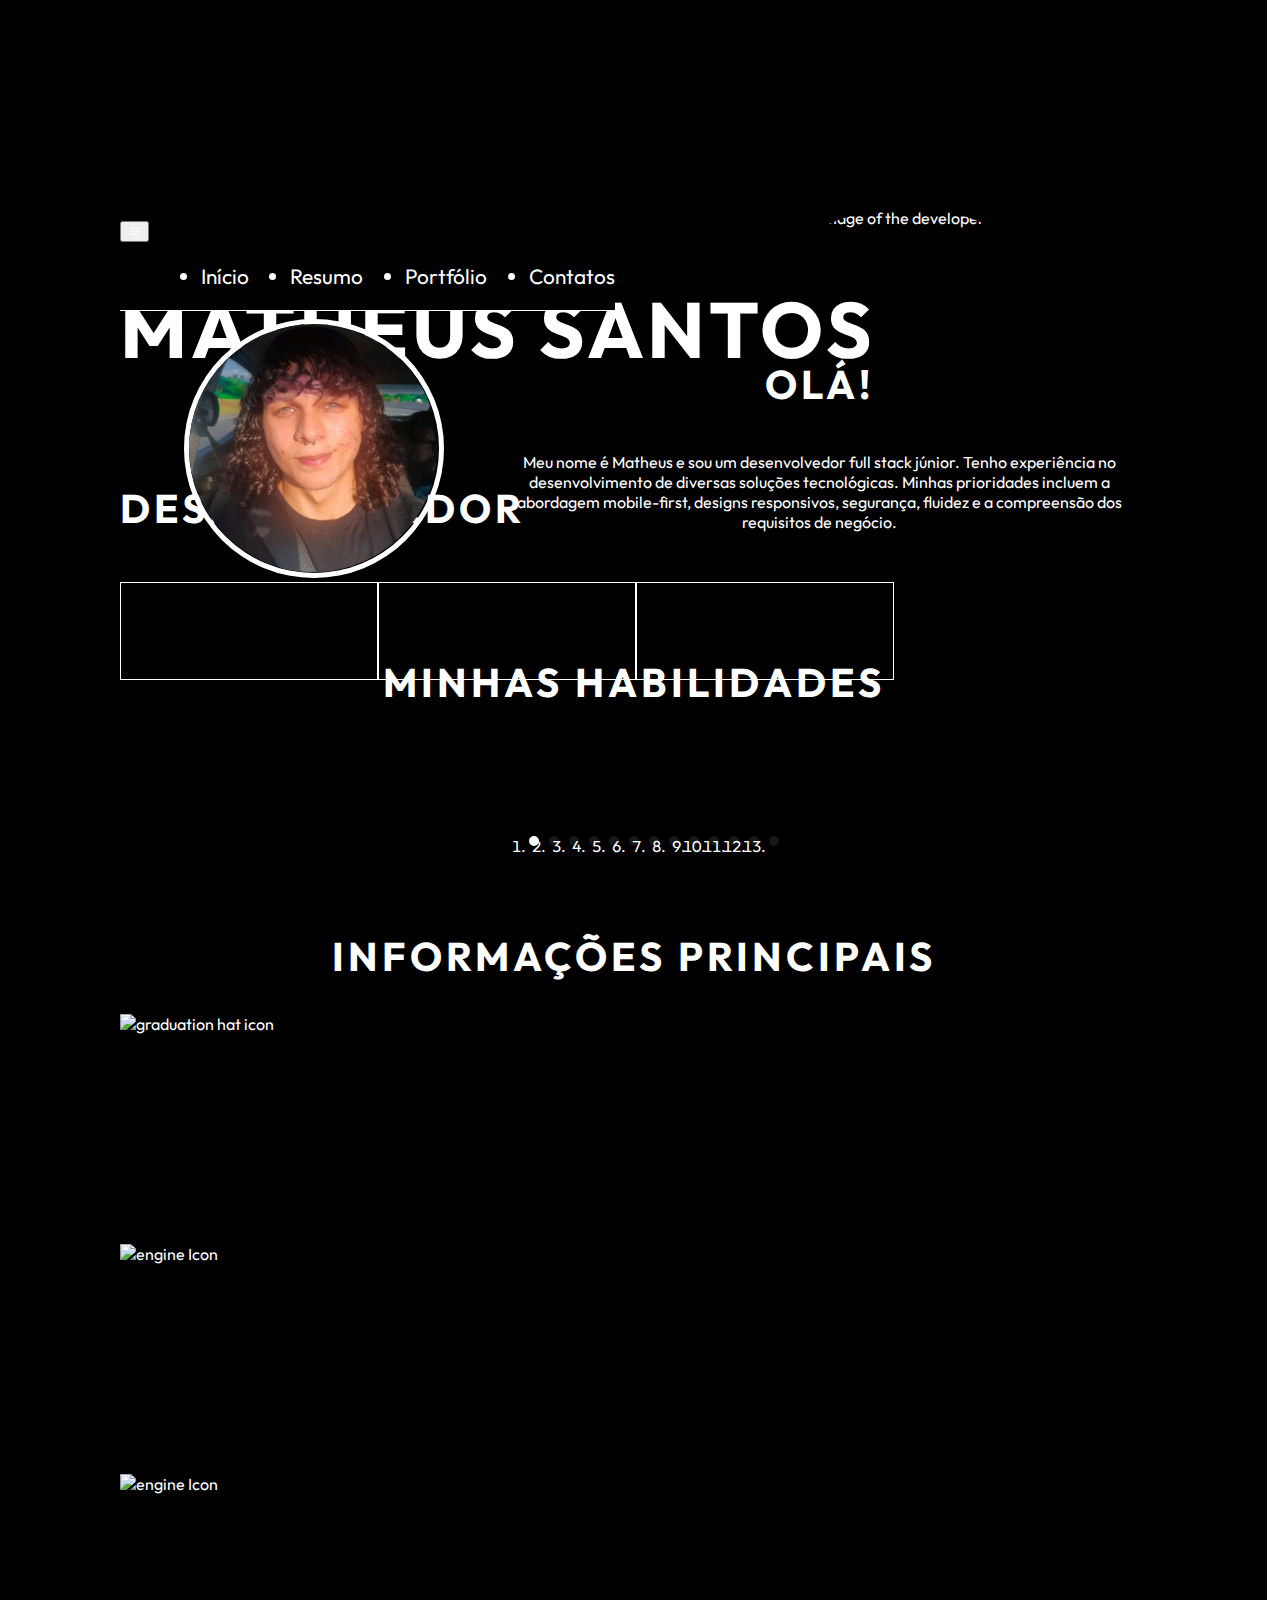
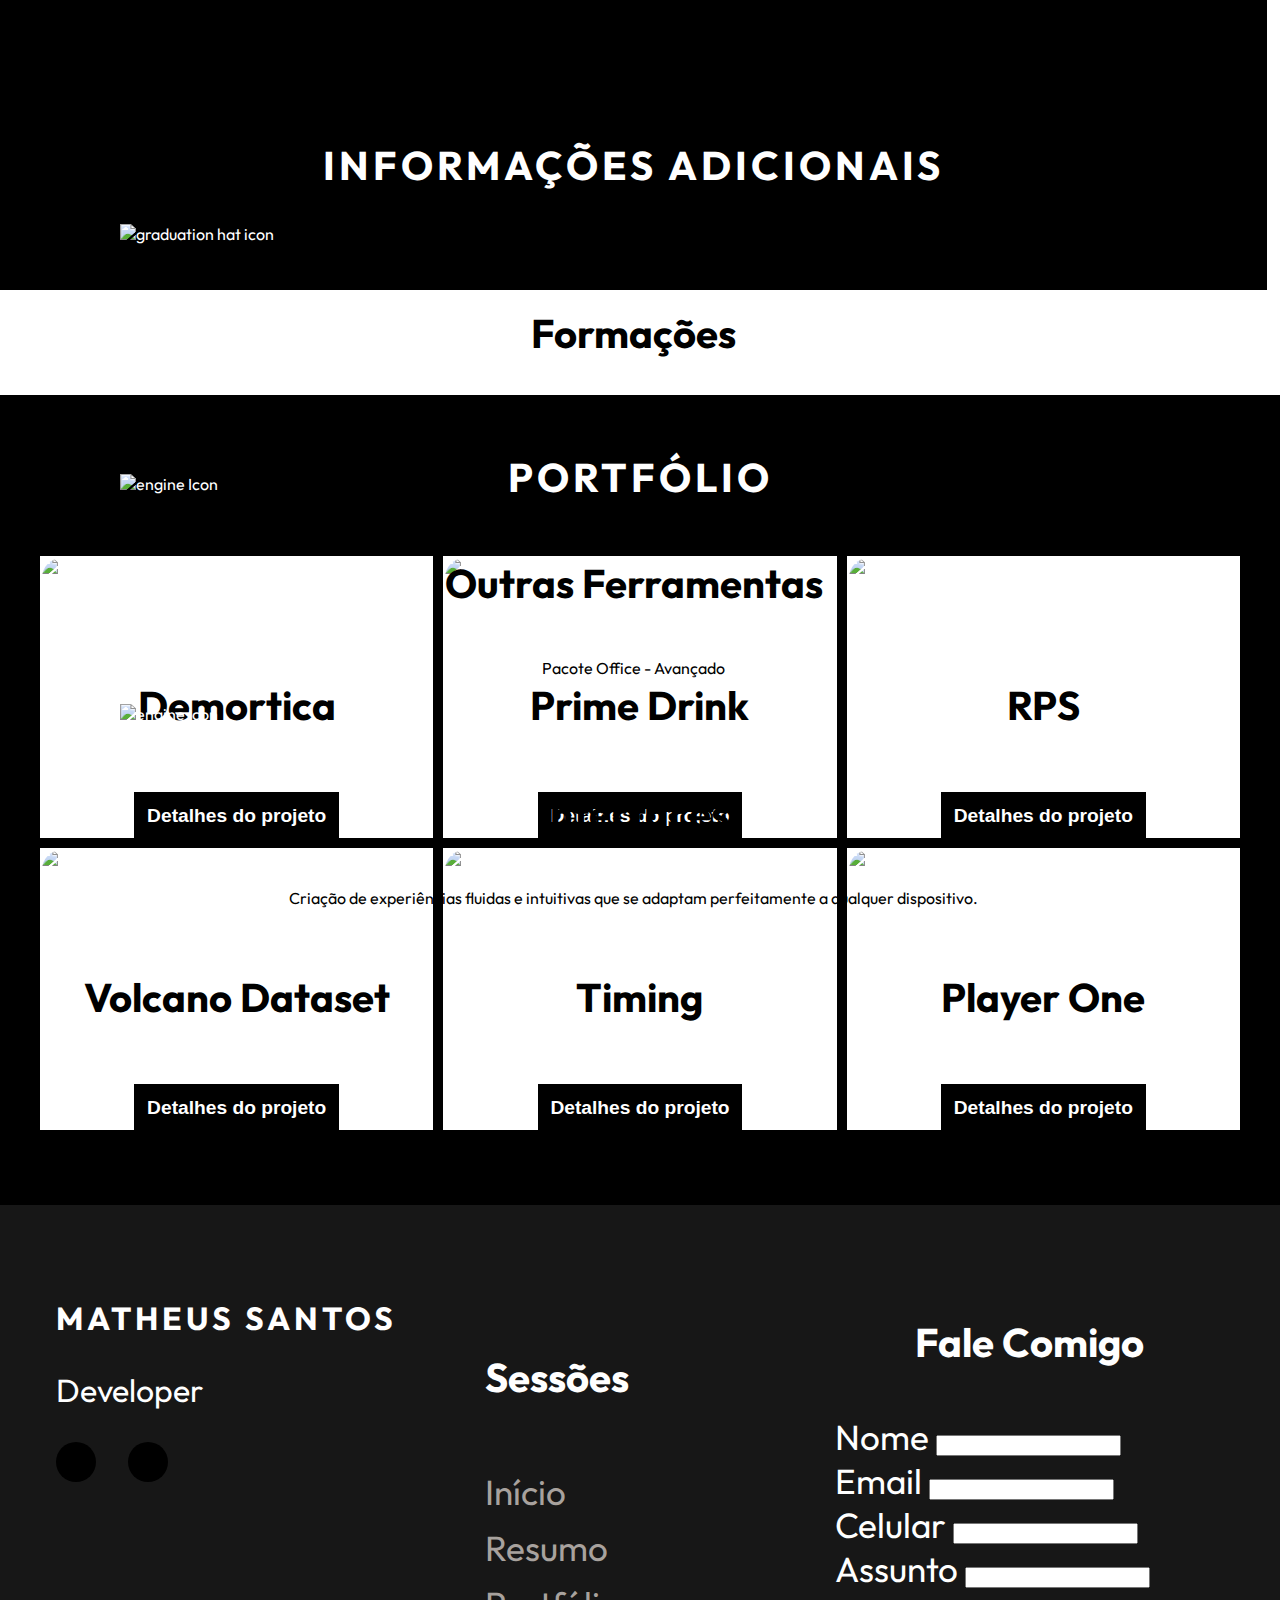
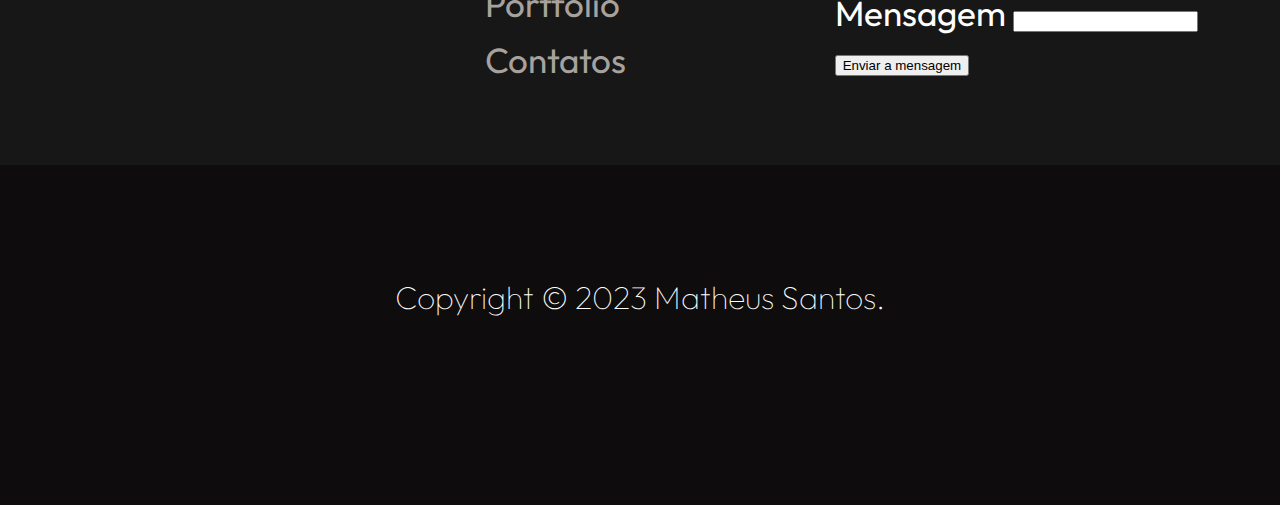
==== commit 56e1036c: "Update index.html" ====
--- a/index.html
+++ b/index.html
@@ -4,11 +4,11 @@
 <head>
 	<meta charshet="utf-8">
 	<meta http-equiv="X-UA-Compatible" content="IE=edge">
-	<meta name="viewport" content="width=device-width, initial-scale=1, maximum-scale=1.0">
-	<title>Matheus Santos</title>
-	<link rel="shortcut icon" href="./img/favicon.ico" type="image/x-icon">
+	<meta name="viewport" content="width=device-width, initial-scale=1.0">
+	<title>Matheus.com</title>
+	<link rel="shortcut icon" href="./favicon.ico" type="image/x-icon">
 	<link rel="stylesheet" href="https://cdnjs.cloudflare.com/ajax/libs/font-awesome/6.5.1/css/all.min.css" integrity="sha512-DTOQO9RWCH3ppGqcWaEA1BIZOC6xxalwEsw9c2QQeAIftl+Vegovlnee1c9QX4TctnWMn13TZye+giMm8e2LwA==" crossorigin="anonymous" referrerpolicy="no-referrer" />
-
+	
 	<!-- Bootstrap CSS -->
     <link href="https://cdn.jsdelivr.net/npm/bootstrap@5.0.2/dist/css/bootstrap.min.css" rel="stylesheet" integrity="sha384-EVSTQN3/azprG1Anm3QDgpJLIm9Nao0Yz1ztcQTwFspd3yD65VohhpuuCOmLASjC" crossorigin="anonymous">
 
@@ -16,7 +16,7 @@
     <link rel="stylesheet" href="https://cdn.jsdelivr.net/npm/bootstrap-icons@1.10.5/font/bootstrap-icons.css">
 	
 	<!-- Fonts -->
-	<link href="https://cdnjs.cloudflare.com/ajax/libs/font-awesome/5.15.2/css/all.min.css" rel="stylesheet">
+	<link href="https://fonts.googleapis.com/css2?family=Montserrat:ital,wght@0,100..900;1,100..900&display=swap" rel="stylesheet">
 
 	<!-- Dev Icons -->
 	<link rel="stylesheet" type='text/css' href="https://cdn.jsdelivr.net/gh/devicons/devicon@latest/devicon.min.css" />
@@ -31,85 +31,79 @@
 
 <body>
 	<header>
-
-		<!-- this will be used as a base for the menu  -->
+	<!-- NAVBAR -->
 	<section id="home">
 		<header class="header-container">
-			<div class="header">
-
-						<!-- NAVBAR -->
-						<nav class="navbar navbar-expand-lg fixed-top bg-primary-color" id="navbar">
-							<div class="container py-3">
-								<button
-									class="navbar-toggler"
-									type="button"
-									data-bs-toggle="collapse"
-									data-bs-target="#navbar-items"
-									aria-controls="navbar-items"
-									aria-expanded="false"
-									aria-label="Toggle navigation">
-									<i class="bi bi-list"></i>
-								</button>
-								<div class="collapse navbar-collapse" id="navbar-items">
-									<ul class="navbar-nav me-auto mb-2 mb-lg-0">
-										<li class="nav-item">
-											<a class="nav-link" href="#home">Início</a>
-										</li>
-										<li class="nav-item">
-											<a class="nav-link" href="#resume">Resumo</a>
-										</li>
-										<li class="nav-item">
-											<a class="nav-link" href="#portfolio">Portfólio</a>
-										</li>
-										<li class="nav-item">
-											<a class="nav-link" href="#contact">Contatos</a>
-										</li>
-									</ul>
-								</div>
-							</div>
-						</nav>
-
-			</div>
+			<!-- Parallax section -->
+			<!--<div class="parallax">-->
+				<div class="header">
+							<!-- NAVBAR -->
+					<nav class="navbar navbar-expand-lg fixed-top bg-primary-color" id="navbar">
+								<div class="container py-3">
+									<button
+										class="navbar-toggler"
+										type="button"
+										data-bs-toggle="collapse"
+										data-bs-target="#navbar-items"
+										aria-controls="navbar-items"
+										aria-expanded="false"
+										aria-label="Toggle navigation">
+										<i class="bi bi-list"></i>
+									</button>
+									<div class="collapse navbar-collapse" id="navbar-items">
+										<ul class="navbar-nav me-auto mb-2 mb-lg-0">
+											<li class="nav-item">
+												<a class="nav-link" href="#home">Início</a>
+											</li>
+											<li class="nav-item">
+												<a class="nav-link" href="#resume">Resumo</a>
+											</li>
+											<li class="nav-item">
+												<a class="nav-link" href="#portfolio">Portfólio</a>
+											</li>
+											<li class="nav-item">
+												<a class="nav-link" href="#contact">Contatos</a>
+											</li>
+										</ul>
+									</div>
+								</div>
+					</nav>
+				</div>
+			
+				 	<!--<div class="dropdown">
+						<button class="btn btn-secondary dropdown-toggle" type="button" id="dropdownMenuButton2" data-bs-toggle="dropdown" aria-expanded="false">
+							<i class="fa-solid fa-globe" style="color: #1db954;"></i>
+						</button>
+						<ul class="dropdown-menu dropdown-menu" aria-labelledby="dropdownMenuButton2">
+						<li><a class="dropdown-item" href="./idiom/index-eng.html">Inglês</a></li>
+						<li><a class="dropdown-item" href="#">Português</a></li>
+						</ul>
+					</div>-->
+					<!-- Idiom button -->
+					<button title="Botão de Idioma" id="language-toggle" aria-label="Trocar idioma">
+						<i class="fas fa-globe"></i>
+					</button>
+					
+					<!-- Acessibility button -->
+					<button title="Botão de Acessibilidade" id="accessibility-toggle" aria-label="Acessibilidade">
+						<i class="fas fa-universal-access"></i>
+					</button>
 				
-				<div class="dropdown">
-					<button class="btn btn-secondary dropdown-toggle" type="button" id="dropdownMenuButton2" data-bs-toggle="dropdown" aria-expanded="false">
-					Linguagem
-					</button>
-					<ul class="dropdown-menu dropdown-menu" aria-labelledby="dropdownMenuButton2">
-					<li><a class="dropdown-item" href="./idiom/index-eng.html">Inglês</a></li>
-					<li><a class="dropdown-item" href="#">Português</a></li>
-					</ul>
-				</div>
-				
-
-				<!-- Elements that will be in the header section. -->
-			
-				<img class="pixar-image" src="./img/img 12.jpeg" alt="AI generated image of the developer">
-				<h1>Matheus Santos</h1>
-				<h2>Desenvolvedor Full stack</h2>
-				<div class="social-media">
-					<a href="https://www.linkedin.com/in/theuusc" target="_blank">LinkedIn</a>
-					<a href="https://github.com/theuusc" target="_blank">Github</a>
-					<a href="#">Workana</a>
-				</div>
-
+
+					<!-- Elements that will be in the home section. -->
+					<img class="pixar-image" src="./img/7.jpeg" alt="AI generated image of the developer">
+					<h1>Matheus Santos</h1>
+					<h2>Desenvolvedor</h2>
+					<div class="social-media">
+						<a href="https://www.linkedin.com/in/theuusc" target="_blank"><i class="devicon-linkedin-plain header-icon"></i></a>
+						<a href="https://github.com/theuusc" target="_blank"><i class="devicon-github-original header-icon"></i></a>
+						<a href="#"><i class="fa-solid fa-ranking-star fa-xl" style="color: #ffffff;"></i></a>
+					</div>
+			<!--</div>-->
 		</header>
 	</section>
 	
-	<div class="curly-line">
-		<svg width="1000%" height="20 0" viewBox="0 0 900 100">
-			<path d="M0 50 
-					 C100 20 200 80 300 50 
-					 S400 20 500 50
-					 S600 80 700 50
-					 S800 20 900 50" 
-				  fill="none" 
-				  stroke="white" 
-				  stroke-width="3" />
-		  </svg>
-		  
-	</div>
-
+	<!-- HEADER -->
 	<section id="resume">
 		<section class="header-bottom">
 			<div class="container">
@@ -117,11 +111,11 @@
 					<img class="developer-picture" src="./img/dev-pic.png" alt="Developer picture">
 					<div class="developer-text">
 						<h2>Olá!</h2>
-						<p>Sou o Matheus, e eu sou um programador junior com especialização em desenvolvimento
-						mobile-first para websites com designs responsivos.</p>
-						<p>2 anos de experiência em desenvolvimento full stack. Atualmente, eu estou ativamente engajado
-						em trabalhos freelance através da plataforma da Workana. Ademais, eu dedico o meu tempo para trabalho
-						voluntário na plataforma da EY.</p>
+						<p>Meu nome é Matheus e sou um desenvolvedor full stack júnior.
+							Tenho experiência no desenvolvimento de diversas soluções tecnológicas. 
+						   Minhas prioridades incluem a abordagem mobile-first, designs responsivos, segurança,
+						   fluidez e a compreensão dos requisitos de negócio.
+						</p>
 					</div>
 				</div>
 				<div class="h2-sub">
@@ -243,7 +237,97 @@
 						<li data-target="#carouselExampleControls" data-slide-to="12"></li>
 					</ol>
 				</div>
-				<div class="card-container">
+
+				<div class="slider-container">
+					<div class="second-slider-container" id="slider1">
+					  <h2>Informações Principais</h2>
+					  <div class="second-slider active" id="slide1">
+						<div class="second-slider-content">
+						  <div class="second-slider-icon">
+							<img src="./img/graduate-cap.png" alt="graduation hat icon">
+						  </div>
+						  <div class="second-slider-text">
+							<h3>Interfaces</h3>
+							<p>Criação de experiências fluidas e intuitivas que se adaptam perfeitamente a qualquer dispositivo.</p>
+						  </div>
+						</div>
+					  </div>
+					  <div class="second-slider" id="slide2">
+						<div class="second-slider-content">
+						  <div class="second-slider-icon">
+							<img src="./img/processo.png" alt="engine Icon">
+						  </div>
+						  <div class="second-slider-text">
+							<h3>Metodologia</h3>
+							<p>Utilização de metodologias ágeis para garantir um trabalho mais dinâmico com melhoria contínua.</p>
+						  </div>
+						</div>
+					  </div>
+					  <div class="second-slider" id="slide3">
+						<div class="second-slider-content">
+						  <div class="second-slider-icon">
+							<img src="./img/processo.png" alt="engine Icon">
+						  </div>
+						  <div class="second-slider-text">
+							<h3>Código</h3>
+							<p>Aplicação das boas práticas do clean code para garantir um código compreensível para futuras atualizações e manutenções.</p>
+						  </div>
+						</div>
+					  </div>
+					  <div class="dots">
+						<span class="dot active" onclick="currentSlide(1)"></span>
+						<span class="dot" onclick="currentSlide(2)"></span>
+						<span class="dot" onclick="currentSlide(3)"></span>
+					  </div>
+					</div>
+				  
+					<div class="second-slider-container" id="slider2">
+					  <h2>Informações Adicionais</h2>
+					  <div class="second-slider active" id="slide4">
+						<div class="second-slider-content">
+						  <div class="second-slider-icon">
+							<img src="./img/graduate-cap.png" alt="graduation hat icon">
+						  </div>
+						  <div class="second-slider-text">
+							<h3>Formações</h3>
+							<p>Graduação tecnóloga em <strong>Análise e Desenvolvimento de Sistemas.</strong>
+							  <br>
+							  Pós Graduação em <strong>Inteligência Artificial.</strong>
+							</p>
+						  </div>
+						</div>
+					  </div>
+					  <div class="second-slider" id="slide5">
+						<div class="second-slider-content">
+						  <div class="second-slider-icon">
+							<img src="./img/processo.png" alt="engine Icon">
+						  </div>
+						  <div class="second-slider-text">
+							<h3>Outras Ferramentas</h3>
+							<p>Pacote Office - Avançado</p>
+						  </div>
+						</div>
+					  </div>
+					  <div class="second-slider" id="slide6">
+						<div class="second-slider-content">
+						  <div class="second-slider-icon">
+							<img src="./img/processo.png" alt="engine Icon">
+						  </div>
+						  <div class="second-slider-text">
+							<h3>Interfaces</h3>
+							<p>Criação de experiências fluidas e intuitivas que se adaptam perfeitamente a qualquer dispositivo.</p>
+						  </div>
+						</div>
+					  </div>
+					  <div class="dots">
+						<span class="dot active" onclick="currentSlide(1)"></span>
+						<span class="dot" onclick="currentSlide(2)"></span>
+						<span class="dot" onclick="currentSlide(3)"></span>
+					  </div>
+					</div>
+				  </div>
+				
+				<!--<div class="card-container">
 					<div class="card">
 					  <div class="card-inner">
 						<div class="card-front">
@@ -269,8 +353,7 @@
 						  </div>
 						  <div class="card-back">
 							<div class="card-content">
-							  <p>Utilização de metodologias ágeis como o scrum, para garantir que as necessidades dos clientes sejam atendidas de
-							     forma ágil, organizada e eficaz.</p>
+							  <p>Utilização de metodologias ágeis para garantir um trabalho mais dinâmico com melhoria contínua.</p>
 							</div>
 						  </div>
 						</div>
@@ -279,158 +362,239 @@
 						<div class="card-inner">
 						  <div class="card-front">
 							<div class="card-content">
-							  <h2>Clean Code</h2>
+							  <h2>Código</h2>
 							  <p>Vire o card!</p>
 							</div>
 						  </div>
 						  <div class="card-back">
 							<div class="card-content">
-							  <p>Utilização das boas práticas do clean code com a finalidade de garantir uma base sólida e compreensível do código
-							     para futuras atualizações e manutenções.</p>
-							</div>
-						  </div>
-						</div>
-					</div>
-				</div>
+							  <p>Aplicação das boas práticas do clean code para garantir um código compreensível para futuras atualizações e manutenções.</p>
+							</div>
+						  </div>
+						</div>
+					</div>
+				</div>-->
+
+				<!--<div class="second-slider-container">
+					<h2>Informações Principais</h2>
+					<div class="second-slider" id="slide1">
+						<div class="second-slider-content">
+							<div class="second-slider-icon">
+								<img src="./img/graduate-cap.png" alt="graduation hat icon">
+							</div>
+							<div class="second-slider-text">
+								<h3>Interfaces</h3>
+								<p>Criação de experiências fluidas e intuitivas que se adaptam perfeitamente a qualquer dispositivo.</p>
+							</div>
+						</div>
+					</div>
+					<div class="second-slider" id="slide2">
+						<div class="second-slider-content">
+							<div class="second-slider-icon">
+								<img src="./img/processo.png" alt="engine Icon">
+							</div>
+							<div class="second-slider-text">
+								<h3>Metodologia</h3>
+								<p>Utilização de metodologias ágeis para garantir um trabalho mais dinâmico com melhoria contínua.</p>
+							</div>
+						</div>
+					</div>
+					<div class="second-slider" id="slide3">
+						<div class="second-slider-content">
+							<div class="second-slider-icon">
+								<img src="./img/processo.png" alt="engine Icon">
+							</div>
+							<div class="second-slider-text">
+								<h3>Código</h3>
+								<p>Aplicação das boas práticas do clean code para garantir um código compreensível para futuras atualizações e manutenções.</p>
+							</div>
+						</div>
+					</div>
+				</div>
+				<div class="dots">
+					<span class="dot" onclick="currentSlide(1)"></span>
+					<span class="dot" onclick="currentSlide(2)"></span>
+					<span class="dot" onclick="currentSlide(3)"></span>
+				</div>
+
+				<div class="second-slider-container">
+					<h2>Informações Adicionais</h2>
+					<div class="second-slider" id="slide1">
+						<div class="second-slider-content">
+							<div class="second-slider-icon">
+								<img src="./img/graduate-cap.png" alt="graduation hat icon">
+							</div>
+							<div class="second-slider-text">
+								<h3>Formações</h3>
+								<p>Graduação tecnóloga em <strong>Análise e Desenvolvimento de Sistemas.</strong> 
+									<br>
+								   Pós Graduação em <strong>Inteligência Artificial.</strong>
+								</p>
+							</div>
+						</div>
+					</div>
+					<div class="second-slider" id="slide2">
+						<div class="second-slider-content">
+							<div class="second-slider-icon">
+								<img src="./img/processo.png" alt="engine Icon">
+							</div>
+							<div class="second-slider-text">
+								<h3>Outras Ferramentas</h3>
+								<p>Pacote Office - Avançado</p>
+							</div>
+						</div>
+					</div>
+					<div class="second-slider" id="slide3">
+						<div class="second-slider-content">
+							<div class="second-slider-icon">
+								<img src="./img/processo.png" alt="engine Icon">
+							</div>
+							<div class="second-slider-text">
+								<h3>Interfaces</h3>
+								<p>Criação de experiências fluidas e intuitivas que se adaptam perfeitamente a qualquer dispositivo.</p>
+							</div>
+						</div>
+					</div>
+				</div>
+				<div class="dots">
+					<span class="dot" onclick="currentSlide(1)"></span>
+					<span class="dot" onclick="currentSlide(2)"></span>
+					<span class="dot" onclick="currentSlide(3)"></span>
+				</div>-->
 		</section>
 	</section>
-		
-	<br><br><br><br><br><br>
-
+
+	<br><br><br><br><br>
+
+	<!-- PROJECTS -->
 	<section id="portfolio">
 
 		<!-- PROJECTS -->
 		<div class="project-section">
-			<h2>Portifólio</h2>
-			<P>Explore os meus projetos e descubra as soluções criadas e desenvolvidas.
-			   Os projetos estão disponíveis para acesso, permitindo que você experimente as aplicações em
-			   primeira mão. Além disso, você pode encontrar o repositório de cada projeto autoral no meu GitHub.</P>
 		</div>
         <main class="container" id="grid-container">
-            <h2>Projetos</h2>
+            <h2>Portfólio</h2>
             <br>
             <div class="grid">
                 <div>
-                    <h3>Demortica</h3>
+                    <img class="image-grid" src="./img/project img/Demortica.png" alt="image representing demortica project">
+					<h3>Demortica</h3>
+                    <!--<p class="text-grid">
+					 	Website com conteúdo de terror.
+					</p>-->
+					<span class="tech-icon">
+						<!--<img class="tech-icons" src="./img/icons/bootstrap.png" alt="Bootstrap framework icon">-->
+						<span class="tech-icon-text">Bootstrap</span>
+					</span>
+					<span class="tech-icon">
+						<!--<img class="tech-icons" src="./img/icons/js.png" alt="JavaScript programming language icon">-->
+						<span class="tech-icon-text">JavaScript</span>
+					</span>
                     <br>
-                    <img class="image-grid"
-                        src="https://cdn.jsdelivr.net/gh/devicons/devicon/icons/bootstrap/bootstrap-original-wordmark.svg" alt="bootstrap-icon">
-                    <p class="text-grid">
-					Um site de horror onde você pode encontrar creepypastas, personagens de terror
-					e casos de mitologia. Este site foi criado utilizando as tecnologias web HTML5, CSS3, Javascript e Bootstrap5.
-                    </p>
+                    <a class="link-grid" href="https://demortica.netlify.app/" target="_blank"> Detalhes do projeto </a>
+                </div>
+
+                <div>
+                    <img class="image-grid" src="./img/project img/primeDrink.jpeg" alt="image representing prime drink project">
+					<h3>Prime Drink</h3>
+                    <!--<p class="text-grid">
+						Landing page com receitas de drinks.
+                    </p>-->
+					<span class="tech-icon">
+						<!--<img class="tech-icons" src="./img/icons/html-5.png" alt="html icon">-->
+						<span class="tech-icon-text">HTML5</span>
+					</span>
+					<span class="tech-icon">
+						<!--<img class="tech-icons" src="./img/icons/css-3.png" alt="css icon">-->
+						<span class="tech-icon-text">CSS3</span>
+					</span>
+					<span class="tech-icon">
+						<!--<img class="tech-icons" src="./img/icons/js.png" alt="JavaScript programming language icon">-->
+						<span class="tech-icon-text">JavaScript</span>
+					</span>
                     <br>
-                    <a class="link-grid" href="https://demortica.netlify.app/" target="_blank"> ACESSAR </a>
-                    <a class="link-grid" href="https://github.com/theuusc/Demortica" target="_blank"> IR AO GITHUB  </a>
+                    <a class="link-grid" href="#" target="_blank"> Detalhes do projeto </a>
                 </div>
 
-                <div>
-                    <h3>Spotify Clone</h3>
+				<div>
+					<img class="image-grid" src="./img/project img/rockPaperScissors.jpeg" alt="image representing rock papers scissors project">
+					<h3>RPS</h3>
+					<!--<p class="text-grid">
+						Jogo de Jokenpô contra a máquina.
+					</p>-->
+					<span class="tech-icon">
+						<!--<img class="tech-icons" src="./img/icons/python.png" alt="python programming language icon">-->
+						<span class="tech-icon-text">Python</span>
+					</span>
                     <br>
-                    <img class="image-grid"
-                        src="https://cdn.jsdelivr.net/gh/devicons/devicon/icons/react/react-original-wordmark.svg" alt="react-icon">
-                    <p class="text-grid">
-					Este projeto tem como objetivo imitar o site original do Spotify.
-                    Este site foi criado utilizando as tecnologias web CSS, JavaScript, React e JSON.
-                    </p>
+					<a class="link-grid" href="https://drive.google.com/drive/folders/1sUbGhfcdeOUwwWqV39hO3UvD8bqeE-tZ?usp=sharing" target="_blank"> Detalhes do projeto </a>
+				</div>
+
+				<div>
+					<img class="image-grid" src="./img/project img/volcanoDataset.jpeg" alt="image representing volcano dataset project">
+					<h3>Volcano Dataset</h3>
+					<!--<p class="text-grid">
+						Análise de dados de atividade vulcânica.
+					</p>-->
+					<span class="tech-icon">
+						<!--<img class="tech-icons" src="./img/icons/python.png" alt="python programming language icon">-->
+						<span class="tech-icon-text">Python</span>
+					</span>
                     <br>
-                    <a class="link-grid" href="https://spotify-alt.netlify.app/" target="_blank"> ACESSAR </a>
-                    <a class="link-grid" href="https://github.com/theuusc/Spotify-Clone" target="_blank"> IR AO GITHUB  </a>
-                </div>
-
-                <div>
-                    <h3>Prime Drink</h3>
+					<a class="link-grid" href="https://volcanodataset.netlify.app/" target="_blank"> Detalhes do projeto </a>
+				</div>
+
+				<div>
+					<img class="image-grid" src="./img/project img/2.png" alt="image representing timing project">
+					<h3>Timing</h3>
+					<!--<p class="text-grid">
+						Software de gerenciamento de tarefas.
+					</p>-->
+					<span class="tech-icon">
+						<!--<img class="tech-icons" src="./img/icons/java.png" alt="java programming language icon">-->
+						<span class="tech-icon-text">Java</span>
+					</span>
                     <br>
-                    <img class="image-grid" src="https://cdn.jsdelivr.net/gh/devicons/devicon/icons/html5/html5-original-wordmark.svg" alt="hmtl-icon">
-                    <p class="text-grid">
-                    Esta página está aqui para compartilhar uma variedade de receitas de bebidas alcoólicas
-					para fazer em casa. O projeto foi construído usando HTML5, CSS3 e Javascript.
-                    </p>
+					<a class="link-grid" href="#" target="_blank"> Detalhes do projeto </a>
+				</div>
+
+				<div>
+					<img class="image-grid" src="./img/project img/playerOne.png" alt="image representing player one project">
+					<h3>Player One</h3>
+					<!--<p class="text-grid">
+						Protótipo de recomendação de periféricos.
+					</p>-->
+					<span class="tech-icon">
+						<!--<img class="tech-icons" src="./img/icons/figma.png" alt="figma icon">-->
+						<span class="tech-icon-text">Figma</span>
+					</span>
                     <br>
-                    <a class="link-grid" href="#" target="_blank"> EM BREVE  </a>
-                    <a class="link-grid" href="https://github.com/theuusc/Prime-Drink" target="_blank"> IR AO GITHUB  </a>
-                </div>
-
-				<div>
-					<h3>Rock Paper Scissors</h3>
-					<br>
-					<img class="image-grid"
-						src="https://cdn.jsdelivr.net/gh/devicons/devicon/icons/python/python-original-wordmark.svg" alt="python-icon">
-					<p class="text-grid">
-					 Quem nunca jogou uma partida de pedra, papel e tesoura, não é mesmo? Neste projeto,
-					 você pode tentar vencer a máquina em uma disputa de Pedra-papel-tesoura.
-					 Este projeto foi totalmente desenvolvido em Python com uma interface gráfica do PySimpleGUI.
-					</p>
-					<br>
-					<a class="link-grid"
-						href="https://drive.google.com/drive/folders/1sUbGhfcdeOUwwWqV39hO3UvD8bqeE-tZ?usp=sharing"
-						target="_blank"> ACESSAR </a>
-					<a class="link-grid" href="https://github.com/theuusc/RockPaperScissorsGame" target="_blank"> IR AO GITHUB  </a>
-				</div>
-
-				<div>
-					<h3>Volcano Dataset</h3>
-					<br>
-					<img class="image-grid"
-						src="https://cdn.jsdelivr.net/gh/devicons/devicon/icons/python/python-original-wordmark.svg" alt="python-icon">
-					<p class="text-grid">
-					Este projeto analisa um conjunto de dados sobre vulcões. Utilizando técnicas de análise de dados,
-					como regressão linear, média e vários tipos de modelos, ele descobre informações valiosas sobre atividades vulcânicas.
-					</p>
-					<br>
-					<a class="link-grid" href="https://volcanodataset.netlify.app/" target="_blank"> ACESSAR </a>
-					<a class="link-grid" href="https://github.com/theuusc/Volcano-Dataset" target="_blank"> IR AO GITHUB  </a>
-				</div>
-
-				<div>
-					<h3>Timing</h3>
-					<br>
-					<img class="image-grid"
-						src="https://cdn.jsdelivr.net/gh/devicons/devicon/icons/java/java-plain-wordmark.svg" alt="java-icon">
-					<p class="text-grid">
-					O software é usado para gerenciar suas tarefas, onde o usuário pode adicionar, salvar, exibir ou excluir
-					tarefas. Este software foi desenvolvido em Java e está em língua portuguesa do Brasil.
-					</p>
-					<br>
-					<a class="link-grid" href="#" target="_blank"> ACESSAR </a>
-					<a class="link-grid" href="https://github.com/theuusc/Timing" target="_blank"> IR AO GITHUB  </a>
-				</div>
-
-				<div>
-					<h3>Player One</h3>
-					<br>
-					<img class="image-grid"
-						src="https://cdn.jsdelivr.net/gh/devicons/devicon/icons/figma/figma-original.svg" alt="figma-icon">
-					<p class="text-grid">
-					Um projeto desenvolvido no Figma que tem como objetivo simplificar a experiência de escolher periféricos
-					para computadores, oferecendo recomendações com base nas preferências do usuário.
-					</p>
-					<a class="link-grid"
-						href="https://www.figma.com/proto/qFlTJBlmV3ptCxg4kkbN9o/Player-One?page-id=0%3A1&type=design&node-id=1-2&viewport=957%2C393%2C0.05&t=hSyrX92RzRtNqWu8-1&scaling=scale-down&starting-point-node-id=1%3A2"
-						target="_blank"> ACESSAR </a>
-					<a class="link-grid" href="https://github.com/theuusc/Player-One" target="_blank"> IR AO GITHUB  </a>
-				</div>
-
+					<a class="link-grid" href="https://www.figma.com/proto/qFlTJBlmV3ptCxg4kkbN9o/Player-One?page-id=0%3A1&type=design&node-id=1-2&viewport=957%2C393%2C0.05&t=hSyrX92RzRtNqWu8-1&scaling=scale-down&starting-point-node-id=1%3A2" target="_blank"> Detalhes do projeto </a>
+				</div>
+				<br><br><br>
             </div>
         </main>
-        
 	</section>
 
-				<!-- Footer area that will feature a contact field. -->
+				<!-- FOOTER -->
 			<section id="contact">
 				<footer class="footer">
 					<div id="footer-content">
 						<div id="footer-contacts">
 							<h2>Matheus Santos</h2>
-							<p>Desenvolvedor full stack</p>
+							<p>Developer</p>
 
 							<div id="footer-social-media">
+								<a href="https://www.linkedin.com/in/theuusc" class="footer-link" id="linkedin">
+									<i class="fa-brands fa-linkedin"></i>
+								</a>
+
 								<a href="https://github.com/theuusc" class="footer-link" id="github">
 									<i class="fa-brands fa-github"></i>
 								</a>
 
-								<a href="https://www.linkedin.com/in/theuusc" class="footer-link" id="linkedin">
-									<i class="fa-brands fa-linkedin"></i>
+								<a href="#" class="footer-link" id="hacker-rank">
+									<i class="fa-solid fa-ranking-star" style="color: #ffffff;"></i>
 								</a>
 							</div>
 						</div>
@@ -447,7 +611,7 @@
 								<a href="#resume" class="footer-link">Resumo</a>
 							</li>
 							<li>
-								<a href="#portfolio" class="footer-link">Projetos</a>
+								<a href="#portfolio" class="footer-link">Portfólio</a>
 							</li>
 							<li>
 								<a href="#contact" class="footer-link">Contatos</a>
@@ -462,15 +626,15 @@
 										<label>Nome</label>
 										<input type="text" name="Name" class="form-control" required>
 									</div>
-									<div class="col-6">
+									<div class="col-sm-6">
 										<label>Email</label>
 										<input type="email" name="Email" class="form-control" required>
 									</div>
-									<div class="col-6">
+									<div class="col-sm-6">
 										<label>Celular</label>
 										<input type="number" name="Phone" class="form-control" required>
 									</div>
-									<div class="col-6">
+									<div class="col-sm-6">
 										<label>Assunto</label>
 										<input type="text" name="Subject" class="form-control" required>
 									</div>
@@ -478,7 +642,7 @@
 										<label>Mensagem</label>
 										<input type="text" name="Message" class="form-control" required>
 									</div>
-									<button type="submit" name="BtnSend" class="btn btn-primary" id="sendBtn">Enviar a mensagem</button>
+									<button type="submit" name="BtnSend" class="btn" id="sendBtn">Enviar a mensagem</button>
 								</div>	
 							</form>
   
@@ -486,17 +650,16 @@
 					</div>
 
 					<div id="footer-copyright">
-						&copy; 2023 todos os direitos reservados.
+						Copyright &copy; 2023 Matheus Santos.
 					</div>
 				</footer>
 			</section>
 
+<script src="./scripts/script.js"></script>
 <script src="https://code.jquery.com/jquery-3.5.1.slim.min.js"></script>
 <script src="https://ajax.googleapis.com/ajax/libs/jquery/3.5.1/jquery.min.js"></script>
 <script src="https://cdnjs.cloudflare.com/ajax/libs/popper.js/1.16.0/umd/popper.min.js"></script>
 <script src="https://maxcdn.bootstrapcdn.com/bootstrap/4.5.2/js/bootstrap.min.js"></script>
-<script src="carousel.js"></script>
-<script src="script.js"></script>
 </body>
 
 </html>
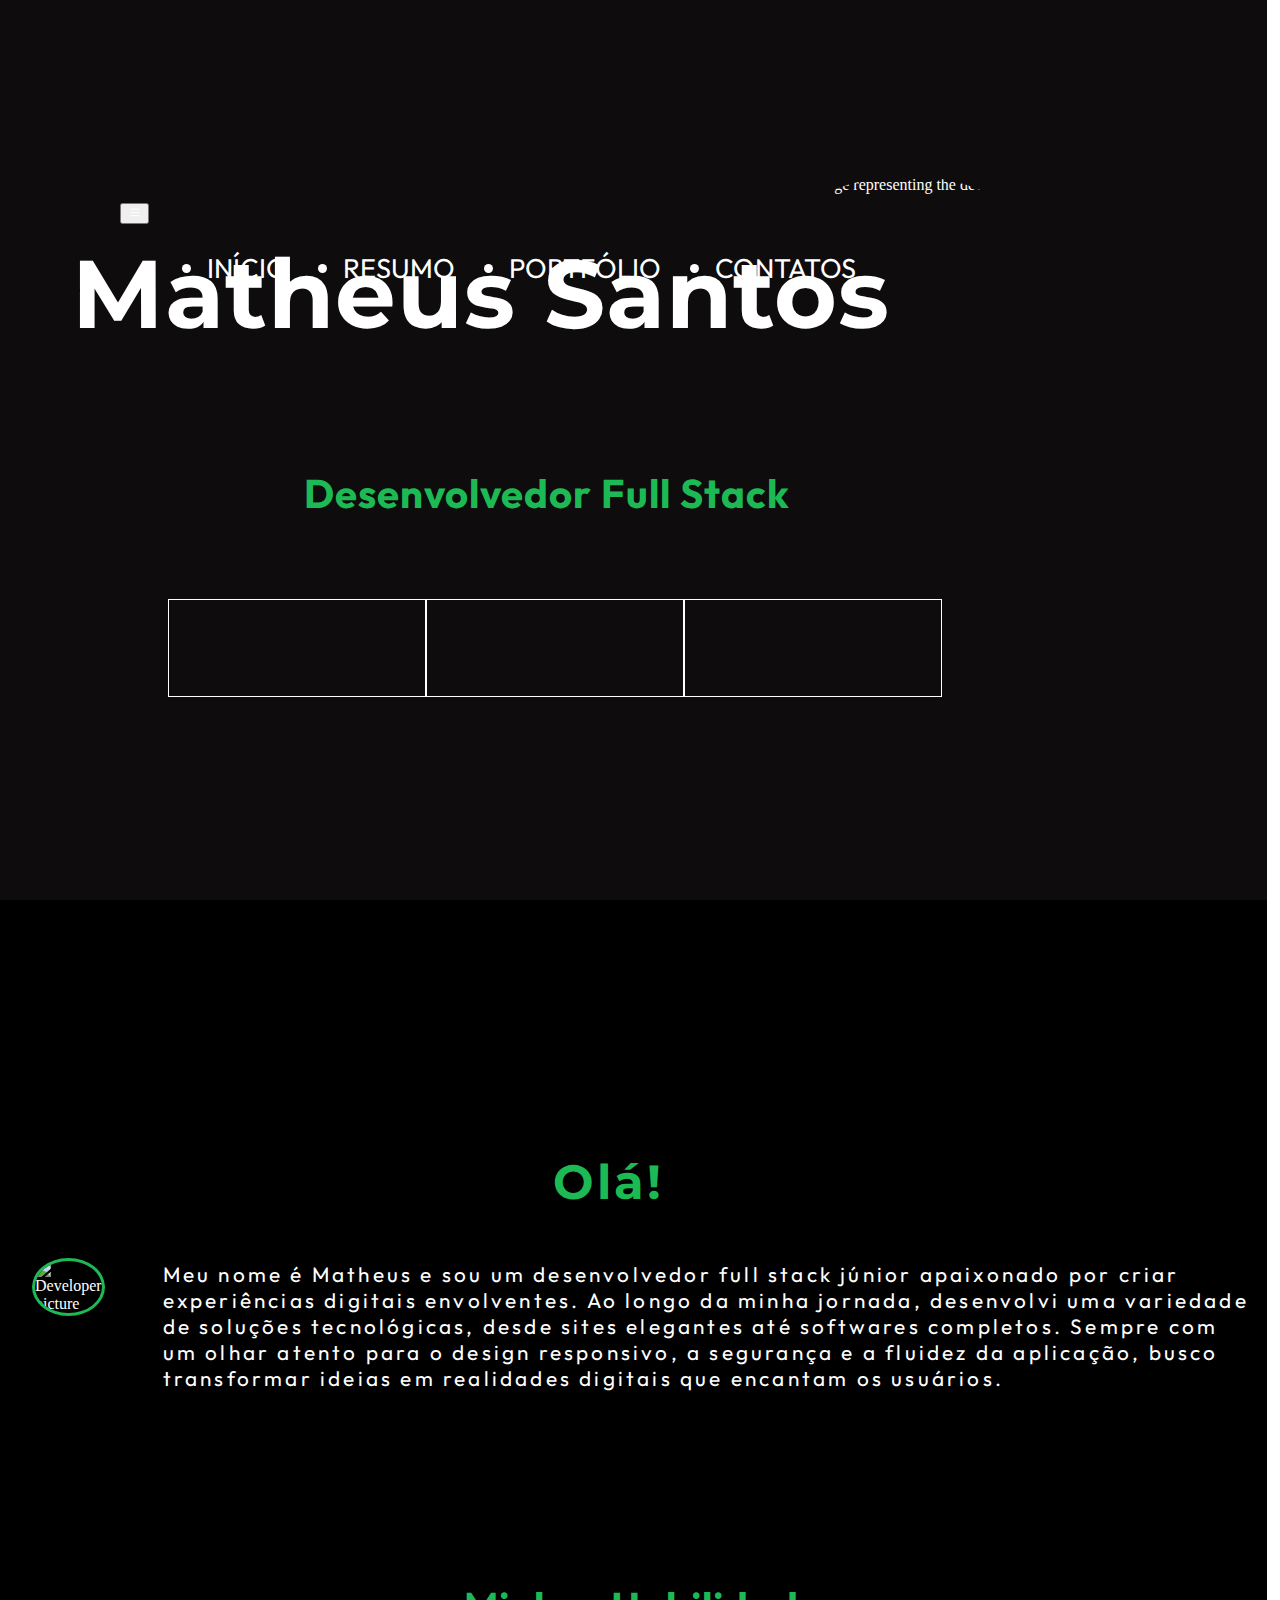
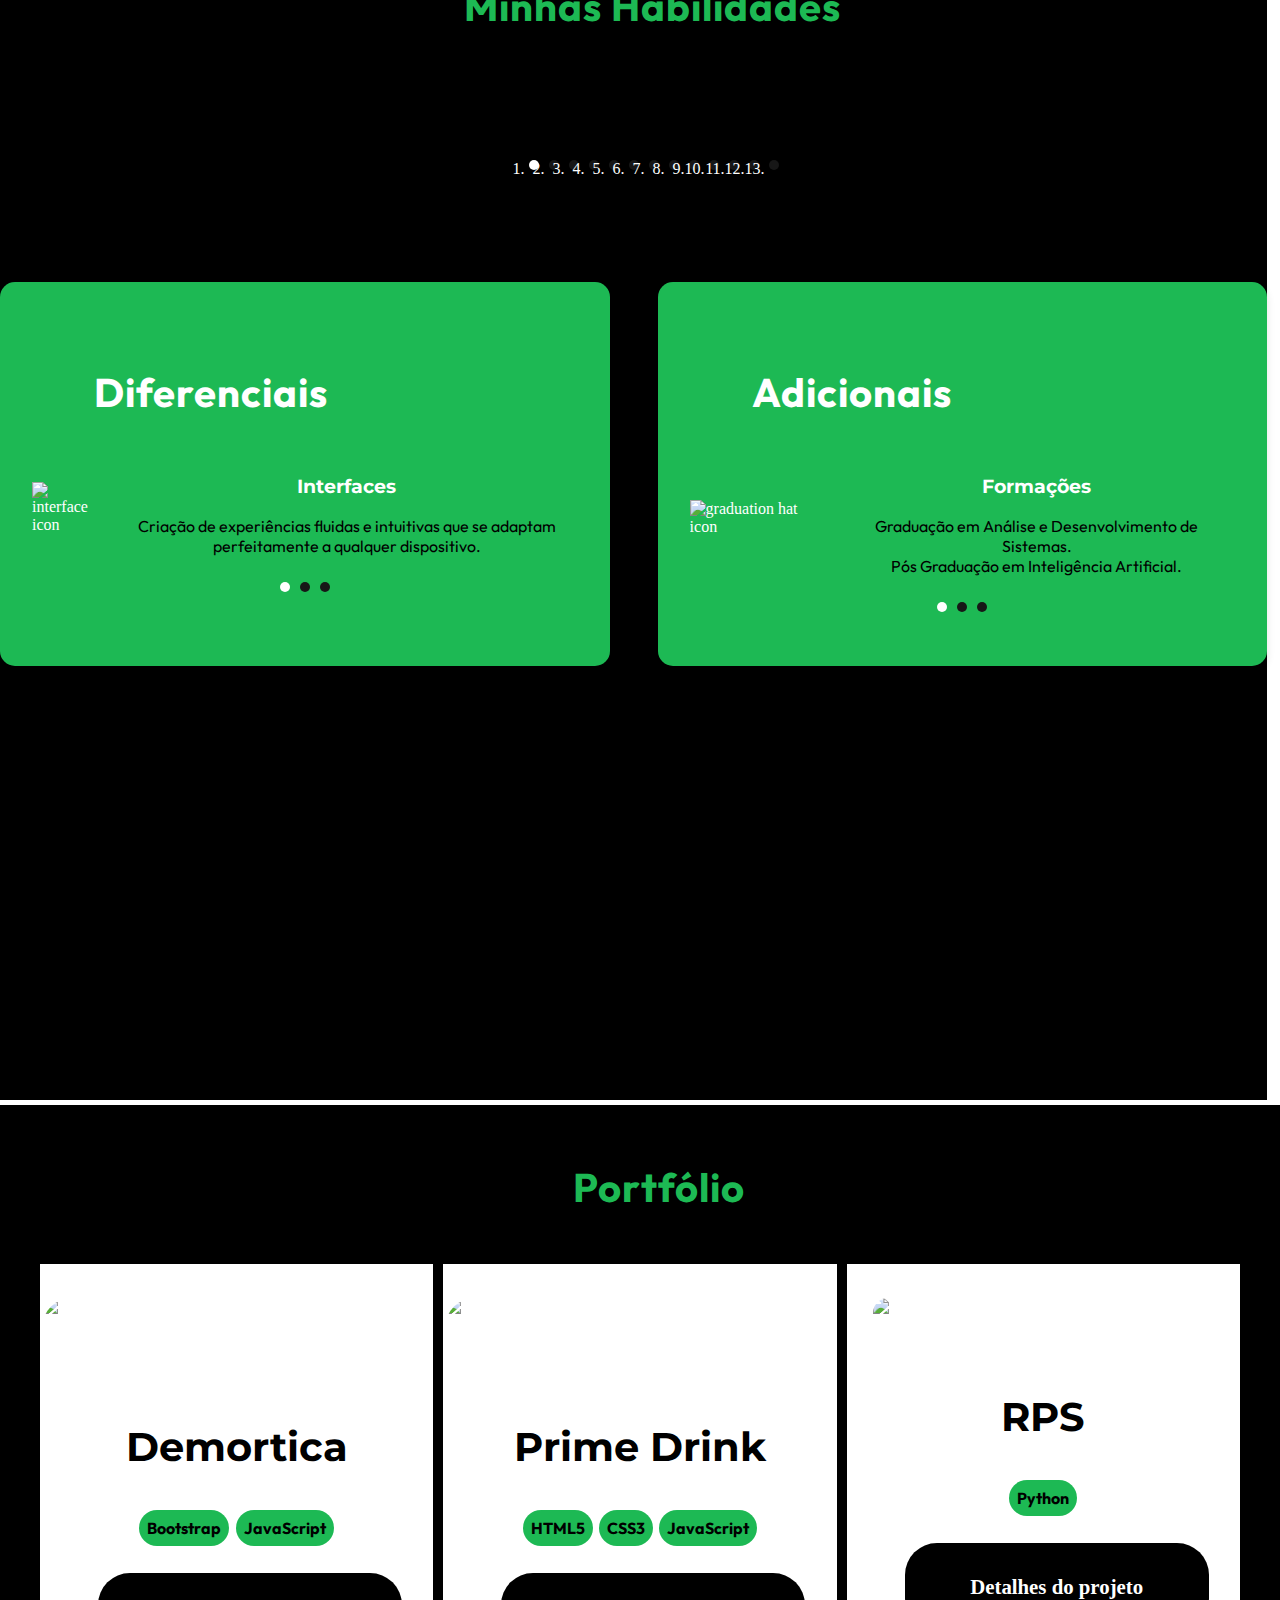
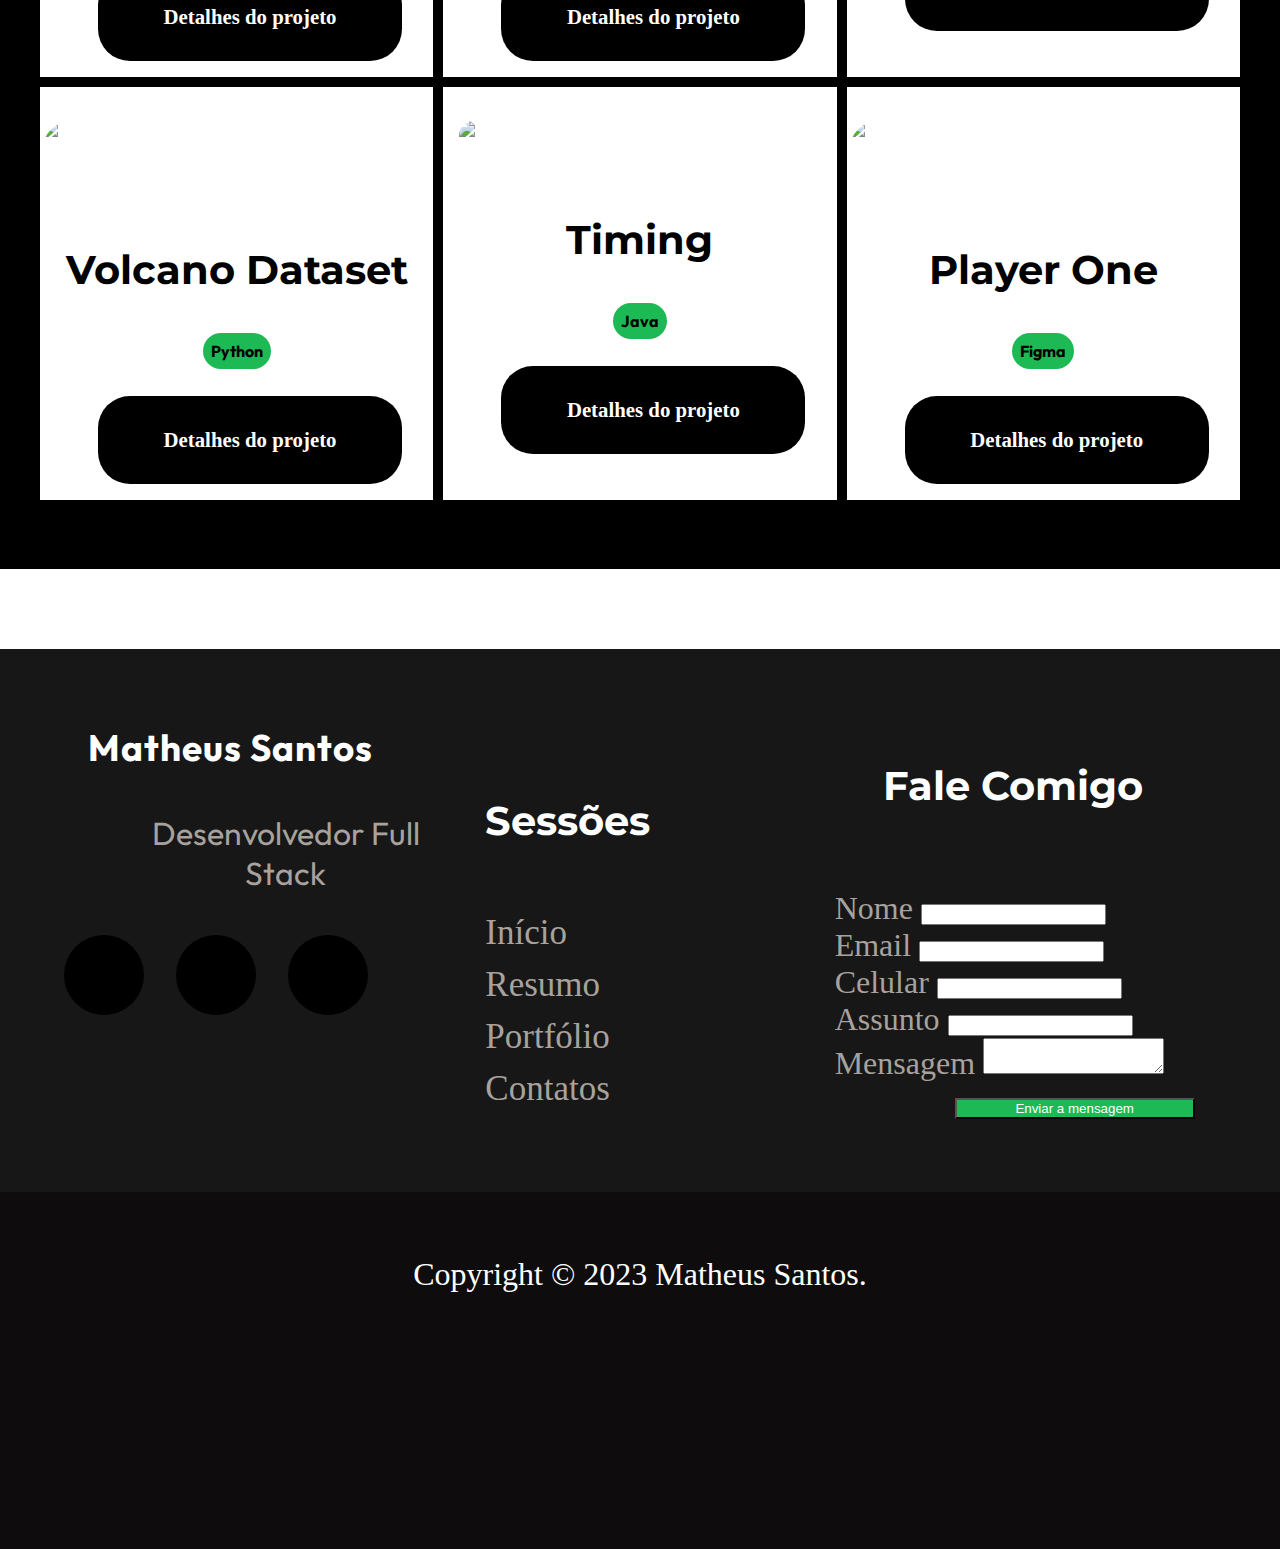
==== commit 2e04c64e: "Update index.html" ====
--- a/index.html
+++ b/index.html
@@ -1,12 +1,12 @@
 <!DOCTYPE html>
-<html>
+<html lang="pt-br">
 
 <head>
-	<meta charshet="utf-8">
+	<meta charshet="UTF-8">
 	<meta http-equiv="X-UA-Compatible" content="IE=edge">
 	<meta name="viewport" content="width=device-width, initial-scale=1.0">
-	<title>Matheus.com</title>
-	<link rel="shortcut icon" href="./favicon.ico" type="image/x-icon">
+	<title>Matheus's portfolio</title>
+	<link rel="shortcut icon" href="./assets/img/icons/favicon/fav.ico" type="image/x-icon">
 	<link rel="stylesheet" href="https://cdnjs.cloudflare.com/ajax/libs/font-awesome/6.5.1/css/all.min.css" integrity="sha512-DTOQO9RWCH3ppGqcWaEA1BIZOC6xxalwEsw9c2QQeAIftl+Vegovlnee1c9QX4TctnWMn13TZye+giMm8e2LwA==" crossorigin="anonymous" referrerpolicy="no-referrer" />
 	
 	<!-- Bootstrap CSS -->
@@ -31,90 +31,67 @@
 
 <body>
 	<header>
-	<!-- NAVBAR -->
+	<!-- NAVBAR AND HEADER -->
 	<section id="home">
 		<header class="header-container">
-			<!-- Parallax section -->
-			<!--<div class="parallax">-->
 				<div class="header">
-							<!-- NAVBAR -->
+					<!-- NAVBAR -->
 					<nav class="navbar navbar-expand-lg fixed-top bg-primary-color" id="navbar">
-								<div class="container py-3">
-									<button
-										class="navbar-toggler"
-										type="button"
-										data-bs-toggle="collapse"
-										data-bs-target="#navbar-items"
-										aria-controls="navbar-items"
-										aria-expanded="false"
-										aria-label="Toggle navigation">
-										<i class="bi bi-list"></i>
-									</button>
-									<div class="collapse navbar-collapse" id="navbar-items">
-										<ul class="navbar-nav me-auto mb-2 mb-lg-0">
-											<li class="nav-item">
-												<a class="nav-link" href="#home">Início</a>
-											</li>
-											<li class="nav-item">
-												<a class="nav-link" href="#resume">Resumo</a>
-											</li>
-											<li class="nav-item">
-												<a class="nav-link" href="#portfolio">Portfólio</a>
-											</li>
-											<li class="nav-item">
-												<a class="nav-link" href="#contact">Contatos</a>
-											</li>
-										</ul>
-									</div>
-								</div>
+						<div class="container py-3">
+							<button
+								class="navbar-toggler"
+								type="button"
+								data-bs-toggle="collapse"
+								data-bs-target="#navbar-items"
+								aria-controls="navbar-items"
+								aria-expanded="false"
+								aria-label="Toggle navigation">
+								<i class="bi bi-list"></i>
+							</button>
+							<div class="collapse navbar-collapse" id="navbar-items">
+								<ul class="navbar-nav me-auto mb-2 mb-lg-0">
+									<li class="nav-item">
+										<a class="nav-link" href="#home">Início</a>
+									</li>
+									<li class="nav-item">
+										<a class="nav-link" href="#resume">Resumo</a>
+									</li>
+									<li class="nav-item">
+										<a class="nav-link" href="#portfolio">Portfólio</a>
+									</li>
+									<li class="nav-item">
+										<a class="nav-link" href="#contact">Contatos</a>
+									</li>
+								</ul>
+							</div>
+						</div>
 					</nav>
 				</div>
 			
-				 	<!--<div class="dropdown">
-						<button class="btn btn-secondary dropdown-toggle" type="button" id="dropdownMenuButton2" data-bs-toggle="dropdown" aria-expanded="false">
-							<i class="fa-solid fa-globe" style="color: #1db954;"></i>
-						</button>
-						<ul class="dropdown-menu dropdown-menu" aria-labelledby="dropdownMenuButton2">
-						<li><a class="dropdown-item" href="./idiom/index-eng.html">Inglês</a></li>
-						<li><a class="dropdown-item" href="#">Português</a></li>
-						</ul>
-					</div>-->
-					<!-- Idiom button -->
-					<button title="Botão de Idioma" id="language-toggle" aria-label="Trocar idioma">
-						<i class="fas fa-globe"></i>
-					</button>
-					
-					<!-- Acessibility button -->
-					<button title="Botão de Acessibilidade" id="accessibility-toggle" aria-label="Acessibilidade">
-						<i class="fas fa-universal-access"></i>
-					</button>
-				
-
-					<!-- Elements that will be in the home section. -->
-					<img class="pixar-image" src="./img/7.jpeg" alt="AI generated image of the developer">
-					<h1>Matheus Santos</h1>
-					<h2>Desenvolvedor</h2>
-					<div class="social-media">
-						<a href="https://www.linkedin.com/in/theuusc" target="_blank"><i class="devicon-linkedin-plain header-icon"></i></a>
-						<a href="https://github.com/theuusc" target="_blank"><i class="devicon-github-original header-icon"></i></a>
-						<a href="#"><i class="fa-solid fa-ranking-star fa-xl" style="color: #ffffff;"></i></a>
-					</div>
-			<!--</div>-->
+				<!-- HEADER -->
+				<img class="pixar-image" src="./assets/img/developer-img/pixar-pic.jpeg" alt="AI generated image representing the developer">
+				<h1>Matheus Santos</h1>
+				<h2>Desenvolvedor Full Stack</h2>
+				<div class="social-media">
+					<a href="https://www.linkedin.com/in/theuusc" target="_blank"><i class="devicon-linkedin-plain header-icon"></i></a>
+					<a href="https://github.com/theuusc" target="_blank"><i class="devicon-github-original header-icon"></i></a>
+					<a href="#"><i class="fa-solid fa-ranking-star fa-xl" style="color: #ffffff;"></i></a>
+				</div>
 		</header>
 	</section>
 	
-	<!-- HEADER -->
+	<!-- HEADER BOTTOM -->
 	<section id="resume">
 		<section class="header-bottom">
 			<div class="container">
 				<div class="developer-container">
-					<img class="developer-picture" src="./img/dev-pic.png" alt="Developer picture">
+					<img class="developer-picture" src="./assets/img/developer-img/dev-pic.png" alt="Developer picture">
 					<div class="developer-text">
 						<h2>Olá!</h2>
-						<p>Meu nome é Matheus e sou um desenvolvedor full stack júnior.
-							Tenho experiência no desenvolvimento de diversas soluções tecnológicas. 
-						   Minhas prioridades incluem a abordagem mobile-first, designs responsivos, segurança,
-						   fluidez e a compreensão dos requisitos de negócio.
+						<p>Meu nome é Matheus e sou um desenvolvedor full stack júnior apaixonado por criar experiências digitais envolventes.
+						   Ao longo da minha jornada, desenvolvi uma variedade de soluções tecnológicas, desde sites elegantes até softwares
+						   completos. Sempre com um olhar atento para o design responsivo, a segurança e a fluidez da aplicação,
+						   busco transformar ideias em realidades digitais que encantam os usuários.
 						</p>
 					</div>
 				</div>
@@ -239,12 +216,12 @@
 				</div>
 
 				<div class="slider-container">
-					<div class="second-slider-container" id="slider1">
-					  <h2>Informações Principais</h2>
+					<div class="second-slider-container diferencial" id="slider1">
+					  <h2>Diferenciais</h2>
 					  <div class="second-slider active" id="slide1">
 						<div class="second-slider-content">
 						  <div class="second-slider-icon">
-							<img src="./img/graduate-cap.png" alt="graduation hat icon">
+							<img src="./assets/img/icons/general-icons/interface.png" alt="interface icon">
 						  </div>
 						  <div class="second-slider-text">
 							<h3>Interfaces</h3>
@@ -255,7 +232,7 @@
 					  <div class="second-slider" id="slide2">
 						<div class="second-slider-content">
 						  <div class="second-slider-icon">
-							<img src="./img/processo.png" alt="engine Icon">
+							<img src="./assets/img/icons/general-icons/methologie.png" alt="methologie Icon">
 						  </div>
 						  <div class="second-slider-text">
 							<h3>Metodologia</h3>
@@ -266,11 +243,11 @@
 					  <div class="second-slider" id="slide3">
 						<div class="second-slider-content">
 						  <div class="second-slider-icon">
-							<img src="./img/processo.png" alt="engine Icon">
+							<img src="./assets/img/icons/general-icons/coding.png" alt="coding Icon">
 						  </div>
 						  <div class="second-slider-text">
 							<h3>Código</h3>
-							<p>Aplicação das boas práticas do clean code para garantir um código compreensível para futuras atualizações e manutenções.</p>
+							<p>Aplicação do clean code para garantir um código compreensível para futuras atualizações e manutenções.</p>
 						  </div>
 						</div>
 					  </div>
@@ -281,18 +258,18 @@
 					  </div>
 					</div>
 				  
-					<div class="second-slider-container" id="slider2">
-					  <h2>Informações Adicionais</h2>
+					<div class="second-slider-container adicional" id="slider2">
+					  <h2>Adicionais</h2>
 					  <div class="second-slider active" id="slide4">
 						<div class="second-slider-content">
 						  <div class="second-slider-icon">
-							<img src="./img/graduate-cap.png" alt="graduation hat icon">
+							<img src="./assets/img/icons/general-icons/graduation.png" alt="graduation hat icon">
 						  </div>
 						  <div class="second-slider-text">
 							<h3>Formações</h3>
-							<p>Graduação tecnóloga em <strong>Análise e Desenvolvimento de Sistemas.</strong>
+							<p>Graduação em Análise e Desenvolvimento de Sistemas.
 							  <br>
-							  Pós Graduação em <strong>Inteligência Artificial.</strong>
+							  Pós Graduação em Inteligência Artificial.
 							</p>
 						  </div>
 						</div>
@@ -300,22 +277,25 @@
 					  <div class="second-slider" id="slide5">
 						<div class="second-slider-content">
 						  <div class="second-slider-icon">
-							<img src="./img/processo.png" alt="engine Icon">
+							<img src="./assets/img/icons/general-icons/idiom.png" alt="idioms Icon">
+						  </div>
+						  <div class="second-slider-text">
+							<h3>Idiomas</h3>
+							<p>Português - nativo
+								<br>
+							   Inglês - intermediário
+							</p>
+						  </div>
+						</div>
+					  </div>
+					  <div class="second-slider" id="slide6">
+						<div class="second-slider-content">
+						  <div class="second-slider-icon">
+							<img src="./assets/img/icons/general-icons/engine.png" alt="engine Icon">
 						  </div>
 						  <div class="second-slider-text">
 							<h3>Outras Ferramentas</h3>
-							<p>Pacote Office - Avançado</p>
-						  </div>
-						</div>
-					  </div>
-					  <div class="second-slider" id="slide6">
-						<div class="second-slider-content">
-						  <div class="second-slider-icon">
-							<img src="./img/processo.png" alt="engine Icon">
-						  </div>
-						  <div class="second-slider-text">
-							<h3>Interfaces</h3>
-							<p>Criação de experiências fluidas e intuitivas que se adaptam perfeitamente a qualquer dispositivo.</p>
+							<p>Pacote Office - avançado</p>
 						  </div>
 						</div>
 					  </div>
@@ -326,190 +306,38 @@
 					  </div>
 					</div>
 				  </div>
-				
-				<!--<div class="card-container">
-					<div class="card">
-					  <div class="card-inner">
-						<div class="card-front">
-						  <div class="card-content">
-							<h2>Interfaces</h2>
-							<p>Vire o card!</p>
-						  </div>
-						</div>
-						<div class="card-back">
-						  <div class="card-content">
-							<p>Criação de experiências fluidas e intuitivas que se adaptam perfeitamente a qualquer dispositivo.</p>
-						  </div>
-						</div>
-					  </div>
-					</div>
-					<div class="card">
-						<div class="card-inner">
-						  <div class="card-front">
-							<div class="card-content">
-							  <h2>Metodologia</h2>
-							  <p>Vire o card!</p>
-							</div>
-						  </div>
-						  <div class="card-back">
-							<div class="card-content">
-							  <p>Utilização de metodologias ágeis para garantir um trabalho mais dinâmico com melhoria contínua.</p>
-							</div>
-						  </div>
-						</div>
-					</div>
-					<div class="card">
-						<div class="card-inner">
-						  <div class="card-front">
-							<div class="card-content">
-							  <h2>Código</h2>
-							  <p>Vire o card!</p>
-							</div>
-						  </div>
-						  <div class="card-back">
-							<div class="card-content">
-							  <p>Aplicação das boas práticas do clean code para garantir um código compreensível para futuras atualizações e manutenções.</p>
-							</div>
-						  </div>
-						</div>
-					</div>
-				</div>-->
-
-				<!--<div class="second-slider-container">
-					<h2>Informações Principais</h2>
-					<div class="second-slider" id="slide1">
-						<div class="second-slider-content">
-							<div class="second-slider-icon">
-								<img src="./img/graduate-cap.png" alt="graduation hat icon">
-							</div>
-							<div class="second-slider-text">
-								<h3>Interfaces</h3>
-								<p>Criação de experiências fluidas e intuitivas que se adaptam perfeitamente a qualquer dispositivo.</p>
-							</div>
-						</div>
-					</div>
-					<div class="second-slider" id="slide2">
-						<div class="second-slider-content">
-							<div class="second-slider-icon">
-								<img src="./img/processo.png" alt="engine Icon">
-							</div>
-							<div class="second-slider-text">
-								<h3>Metodologia</h3>
-								<p>Utilização de metodologias ágeis para garantir um trabalho mais dinâmico com melhoria contínua.</p>
-							</div>
-						</div>
-					</div>
-					<div class="second-slider" id="slide3">
-						<div class="second-slider-content">
-							<div class="second-slider-icon">
-								<img src="./img/processo.png" alt="engine Icon">
-							</div>
-							<div class="second-slider-text">
-								<h3>Código</h3>
-								<p>Aplicação das boas práticas do clean code para garantir um código compreensível para futuras atualizações e manutenções.</p>
-							</div>
-						</div>
-					</div>
-				</div>
-				<div class="dots">
-					<span class="dot" onclick="currentSlide(1)"></span>
-					<span class="dot" onclick="currentSlide(2)"></span>
-					<span class="dot" onclick="currentSlide(3)"></span>
-				</div>
-
-				<div class="second-slider-container">
-					<h2>Informações Adicionais</h2>
-					<div class="second-slider" id="slide1">
-						<div class="second-slider-content">
-							<div class="second-slider-icon">
-								<img src="./img/graduate-cap.png" alt="graduation hat icon">
-							</div>
-							<div class="second-slider-text">
-								<h3>Formações</h3>
-								<p>Graduação tecnóloga em <strong>Análise e Desenvolvimento de Sistemas.</strong> 
-									<br>
-								   Pós Graduação em <strong>Inteligência Artificial.</strong>
-								</p>
-							</div>
-						</div>
-					</div>
-					<div class="second-slider" id="slide2">
-						<div class="second-slider-content">
-							<div class="second-slider-icon">
-								<img src="./img/processo.png" alt="engine Icon">
-							</div>
-							<div class="second-slider-text">
-								<h3>Outras Ferramentas</h3>
-								<p>Pacote Office - Avançado</p>
-							</div>
-						</div>
-					</div>
-					<div class="second-slider" id="slide3">
-						<div class="second-slider-content">
-							<div class="second-slider-icon">
-								<img src="./img/processo.png" alt="engine Icon">
-							</div>
-							<div class="second-slider-text">
-								<h3>Interfaces</h3>
-								<p>Criação de experiências fluidas e intuitivas que se adaptam perfeitamente a qualquer dispositivo.</p>
-							</div>
-						</div>
-					</div>
-				</div>
-				<div class="dots">
-					<span class="dot" onclick="currentSlide(1)"></span>
-					<span class="dot" onclick="currentSlide(2)"></span>
-					<span class="dot" onclick="currentSlide(3)"></span>
-				</div>-->
 		</section>
 	</section>
 
-	<br><br><br><br><br>
-
 	<!-- PROJECTS -->
 	<section id="portfolio">
-
-		<!-- PROJECTS -->
-		<div class="project-section">
-		</div>
         <main class="container" id="grid-container">
             <h2>Portfólio</h2>
             <br>
             <div class="grid">
                 <div>
-                    <img class="image-grid" src="./img/project img/Demortica.png" alt="image representing demortica project">
+                    <img class="image-grid" src="./assets/img/project-img/Demortica.png" alt="image representing demortica project">
 					<h3>Demortica</h3>
-                    <!--<p class="text-grid">
-					 	Website com conteúdo de terror.
-					</p>-->
-					<span class="tech-icon">
-						<!--<img class="tech-icons" src="./img/icons/bootstrap.png" alt="Bootstrap framework icon">-->
+					<span class="tech-icon">
 						<span class="tech-icon-text">Bootstrap</span>
 					</span>
 					<span class="tech-icon">
-						<!--<img class="tech-icons" src="./img/icons/js.png" alt="JavaScript programming language icon">-->
 						<span class="tech-icon-text">JavaScript</span>
 					</span>
                     <br>
-                    <a class="link-grid" href="https://demortica.netlify.app/" target="_blank"> Detalhes do projeto </a>
+                    <a class="link-grid" href="./project-details/demortica/demortica.html"> Detalhes do projeto </a>
                 </div>
 
                 <div>
-                    <img class="image-grid" src="./img/project img/primeDrink.jpeg" alt="image representing prime drink project">
+                    <img class="image-grid" src="./assets/img/project-img/PrimeDrink.jpeg" alt="image representing prime drink project">
 					<h3>Prime Drink</h3>
-                    <!--<p class="text-grid">
-						Landing page com receitas de drinks.
-                    </p>-->
-					<span class="tech-icon">
-						<!--<img class="tech-icons" src="./img/icons/html-5.png" alt="html icon">-->
+					<span class="tech-icon">
 						<span class="tech-icon-text">HTML5</span>
 					</span>
 					<span class="tech-icon">
-						<!--<img class="tech-icons" src="./img/icons/css-3.png" alt="css icon">-->
 						<span class="tech-icon-text">CSS3</span>
 					</span>
 					<span class="tech-icon">
-						<!--<img class="tech-icons" src="./img/icons/js.png" alt="JavaScript programming language icon">-->
 						<span class="tech-icon-text">JavaScript</span>
 					</span>
                     <br>
@@ -517,13 +345,9 @@
                 </div>
 
 				<div>
-					<img class="image-grid" src="./img/project img/rockPaperScissors.jpeg" alt="image representing rock papers scissors project">
+					<img class="image-grid" src="./assets/img/project-img/RPS.jpeg" alt="image representing RPS project">
 					<h3>RPS</h3>
-					<!--<p class="text-grid">
-						Jogo de Jokenpô contra a máquina.
-					</p>-->
-					<span class="tech-icon">
-						<!--<img class="tech-icons" src="./img/icons/python.png" alt="python programming language icon">-->
+					<span class="tech-icon">
 						<span class="tech-icon-text">Python</span>
 					</span>
                     <br>
@@ -531,13 +355,9 @@
 				</div>
 
 				<div>
-					<img class="image-grid" src="./img/project img/volcanoDataset.jpeg" alt="image representing volcano dataset project">
+					<img class="image-grid" src="./assets/img/project-img/VolcanoDataset.jpeg" alt="image representing volcano dataset project">
 					<h3>Volcano Dataset</h3>
-					<!--<p class="text-grid">
-						Análise de dados de atividade vulcânica.
-					</p>-->
-					<span class="tech-icon">
-						<!--<img class="tech-icons" src="./img/icons/python.png" alt="python programming language icon">-->
+					<span class="tech-icon">
 						<span class="tech-icon-text">Python</span>
 					</span>
                     <br>
@@ -545,13 +365,9 @@
 				</div>
 
 				<div>
-					<img class="image-grid" src="./img/project img/2.png" alt="image representing timing project">
+					<img class="image-grid" src="./assets/img/project-img/Timing.png" alt="image representing timing project">
 					<h3>Timing</h3>
-					<!--<p class="text-grid">
-						Software de gerenciamento de tarefas.
-					</p>-->
-					<span class="tech-icon">
-						<!--<img class="tech-icons" src="./img/icons/java.png" alt="java programming language icon">-->
+					<span class="tech-icon">
 						<span class="tech-icon-text">Java</span>
 					</span>
                     <br>
@@ -559,13 +375,9 @@
 				</div>
 
 				<div>
-					<img class="image-grid" src="./img/project img/playerOne.png" alt="image representing player one project">
+					<img class="image-grid" src="./assets/img/project-img/PlayerOne.png" alt="image representing player one project">
 					<h3>Player One</h3>
-					<!--<p class="text-grid">
-						Protótipo de recomendação de periféricos.
-					</p>-->
-					<span class="tech-icon">
-						<!--<img class="tech-icons" src="./img/icons/figma.png" alt="figma icon">-->
+					<span class="tech-icon">
 						<span class="tech-icon-text">Figma</span>
 					</span>
                     <br>
@@ -576,84 +388,83 @@
         </main>
 	</section>
 
-				<!-- FOOTER -->
-			<section id="contact">
-				<footer class="footer">
-					<div id="footer-content">
-						<div id="footer-contacts">
-							<h2>Matheus Santos</h2>
-							<p>Developer</p>
-
-							<div id="footer-social-media">
-								<a href="https://www.linkedin.com/in/theuusc" class="footer-link" id="linkedin">
-									<i class="fa-brands fa-linkedin"></i>
-								</a>
-
-								<a href="https://github.com/theuusc" class="footer-link" id="github">
-									<i class="fa-brands fa-github"></i>
-								</a>
-
-								<a href="#" class="footer-link" id="hacker-rank">
-									<i class="fa-solid fa-ranking-star" style="color: #ffffff;"></i>
-								</a>
-							</div>
-						</div>
-
-						<ul class="footer-list">
-							<li>
-								<h3>Sessões</h3>
-							</li>
-
-							<li>
-								<a href="#" class="footer-link">Início</a>
-							</li>
-							<li>
-								<a href="#resume" class="footer-link">Resumo</a>
-							</li>
-							<li>
-								<a href="#portfolio" class="footer-link">Portfólio</a>
-							</li>
-							<li>
-								<a href="#contact" class="footer-link">Contatos</a>
-							</li>
-						</ul>
-
-						<div id="footer-subscribe">
-							<h3>Fale Comigo</h3>
-							<form action="./form.php" method="post" target="_blank">
-								<div class="row g-3">
-									<div class="col-sm-6">
-										<label>Nome</label>
-										<input type="text" name="Name" class="form-control" required>
-									</div>
-									<div class="col-sm-6">
-										<label>Email</label>
-										<input type="email" name="Email" class="form-control" required>
-									</div>
-									<div class="col-sm-6">
-										<label>Celular</label>
-										<input type="number" name="Phone" class="form-control" required>
-									</div>
-									<div class="col-sm-6">
-										<label>Assunto</label>
-										<input type="text" name="Subject" class="form-control" required>
-									</div>
-									<div class="col-12">
-										<label>Mensagem</label>
-										<input type="text" name="Message" class="form-control" required>
-									</div>
-									<button type="submit" name="BtnSend" class="btn" id="sendBtn">Enviar a mensagem</button>
-								</div>	
-							</form>
-  
-						</div>
+	<!-- FOOTER -->
+	<section id="contact">
+		<footer class="footer">
+			<div id="footer-content">
+				<div id="footer-contacts">
+					<h2>Matheus Santos</h2>
+					<p>Desenvolvedor Full Stack</p>
+
+					<div id="footer-social-media">
+						<a href="https://www.linkedin.com/in/theuusc" class="footer-link" id="linkedin">
+							<i class="fa-brands fa-linkedin"></i>
+						</a>
+
+						<a href="https://github.com/theuusc" class="footer-link" id="github">
+							<i class="fa-brands fa-github"></i>
+						</a>
+
+						<a href="#" class="footer-link" id="hacker-rank">
+							<i class="fa-solid fa-ranking-star" style="color: #ffffff;"></i>
+						</a>
 					</div>
-
-					<div id="footer-copyright">
-						Copyright &copy; 2023 Matheus Santos.
-					</div>
-				</footer>
-			</section>
+				</div>
+
+				<ul class="footer-list">
+					<li>
+						<h3>Sessões</h3>
+					</li>
+
+					<li>
+						<a href="#" class="footer-link">Início</a>
+					</li>
+					<li>
+						<a href="#resume" class="footer-link">Resumo</a>
+					</li>
+					<li>
+						<a href="#portfolio" class="footer-link">Portfólio</a>
+					</li>
+					<li>
+						<a href="#contact" class="footer-link">Contatos</a>
+					</li>
+				</ul>
+
+				<div id="footer-subscribe">
+					<h3>Fale Comigo</h3>
+					<form action="./form.php" method="post" target="_blank">
+						<div class="row g-3">
+							<div class="col-sm-6 name">
+								<label>Nome</label>
+								<input type="text" name="Name" class="form-control" required>
+							</div>
+							<div class="col-sm-6 email">
+								<label>Email</label>
+								<input type="email" name="Email" class="form-control" required>
+							</div>
+							<div class="col-sm-6 phone">
+								<label>Celular</label>
+								<input type="number" name="Phone" class="form-control" required>
+							</div>
+							<div class="col-sm-6">
+								<label>Assunto</label>
+								<input type="text" name="Subject" class="form-control" required>
+							</div>
+							<div class="col-12">
+								<label>Mensagem</label>
+								<textarea name="Message" class="form-control" required></textarea>
+							</div>
+							<button type="submit" name="BtnSend" class="btn" id="sendBtn">Enviar a mensagem</button>
+						</div>	
+					</form>
+				</div>
+			</div>
+
+			<div id="footer-copyright">
+				Copyright &copy; 2023 Matheus Santos.
+			</div>
+		</footer>
+	</section>
 
 <script src="./scripts/script.js"></script>
 <script src="https://code.jquery.com/jquery-3.5.1.slim.min.js"></script>
--- a/styles/style.css
+++ b/styles/style.css
@@ -1,13 +1,16 @@
 /* CSS Document */
+
+/* FONTS */
 @import url('https://fonts.googleapis.com/css2?family=Outfit&display=swap');
-/* fonte usada */
+@import url('https://fonts.googleapis.com/css2?family=Montserrat:ital,wght@0,100..900;1,100..900&display=swap');
+
+
 
 body {
     height: 100%;
     color: white;
     margin: 0;
     padding: 0;
-    font-family: 'Outfit', sans-serif;
     display: flex;
     flex-direction: column;
 }
@@ -25,42 +28,52 @@
 }
 
 h1 {
+  font-family: 'Montserrat', sans-serif;
+  font-size: 6rem;
+  letter-spacing: 1px;
+  margin-top: 2rem;
+  margin-left: -3rem;
+}
+
+h2 {
+  color: #1DB954;
   font-family: 'Outfit', sans-serif;
-  text-align: center;
-  font-size: 4.9rem;
-  text-transform: uppercase;
-  letter-spacing: 4px;
-  margin-top: 3rem;
-}
-
-h2 {
-  font-family: 'Outfit', sans-serif;
+  font-size: 2.5rem;
+  letter-spacing: 1px;
+  padding-top: 1.2rem;
+  margin-left: 11.5rem;
+}
+
+h3{
+  color: #000000;
+  font-family: 'Montserrat', sans-serif;
   text-align: center;
   font-size: 2.5rem;
-  text-transform: uppercase;
-  letter-spacing: 4px;
-  padding-top: 1.2rem;
-}
-
-h3{
-  color: #000;
-  font-family: 'Outfit', sans-serif;
-  text-align: center;
-  font-size: 2.5rem;
+  font-weight: bold;
   padding-top: 1.5rem;
 }
 
+/*a:hover {
+    background-color: #132A13;
+}*/
   
 /* NAVBAR */
 
 #navbar {
-  border-bottom: 1px solid #FFFBFC;
-  background-color: #000000;
+  /*background-image: url('./../img/teste.png');*/
   position: absolute;
+  background-attachment: fixed;
+  background-position: center;
+  background-repeat: no-repeat;
+  background-size: cover;
 }
   
 #navbar a {
   color: #ffffff;
+}
+
+.nav-item a:hover {
+  text-decoration: underline;
 }
   
 #navbar .navbar-toggler .bi-list {
@@ -72,22 +85,21 @@
   justify-content: center;
   align-items: center;
   width: 100%;
-  font-size: 1.3rem;
+  font-size: 1.7rem;
 }
   
 #navbar-items .nav-item {
   margin: 0 1em;
   font-family: 'Outfit', sans-serif;
-}
-
+  text-transform: uppercase;
+}
 
 /* Dropdown Language */
 
-.dropdown {
-  position: relative;
-  display: inline-block;
-  top: -5rem;
-  margin-top: 2rem;
+/*.dropdown {
+  position: fixed;
+  bottom: 1rem;
+  right: 1rem;
 }
 
 .dropdown .btn-secondary{
@@ -110,46 +122,147 @@
 
 .dropdown-item {
   color: #000000;
-}
-
+}*/
+
+/* Estilo para o botão de troca de idioma */
+#language-toggle {
+  position: absolute;
+  top: 34rem;
+  right: 1rem;
+  background-color: #333333;
+  color: #1DB954;
+  border: none;
+  border-radius: 50%;
+  padding: 0.5rem 0.75rem;
+  font-size: 1.5rem;
+  cursor: pointer;
+  z-index: 1000;
+}
+
+#language-toggle:hover {
+  background-color: #555555;
+}
+
+/* Adicionar um menu suspenso para idiomas */
+#language-menu {
+  display: none;
+  position: absolute;
+  top: 3rem;
+  right: 1rem;
+  background-color: #333333;
+  border-radius: 5px;
+  padding: 0.5rem 0;
+}
+
+#language-menu a {
+  color: white;
+  text-decoration: none;
+  display: block;
+  padding: 0.5rem 1rem;
+}
+
+#language-menu a:hover {
+  background-color: #555555;
+}
+
+/* Estilo para o botão de acessibilidade */
+#accessibility-toggle {
+  position: absolute;
+  bottom: 2rem;
+  right: 1rem;
+  background-color: #333;
+  color: #1DB954;
+  border: none;
+  border-radius: 50%;
+  padding: 0.5rem 0.75rem;
+  font-size: 1.5rem;
+  cursor: pointer;
+  z-index: 1000;
+}
+
+#accessibility-toggle:hover {
+  background-color: #555555;
+}
+
+/* Estilo para o modo de alto contraste */
+body.high-contrast {
+  background-color: #000000;
+  color: #ffffff;
+}
+
+body.high-contrast p {
+  color: #ffffff;
+}
+
+body.high-contrast h1, body.high-contrast h2, body.high-contrast h3 {
+  color: #ffffff;
+}
+
+/* Parallax effect */
+.parallax {
+  background-image: url('./../img/teste.png');
+  height: 800px;
+  width: 118.5%;
+  background-attachment: fixed;
+  background-position: center;
+  background-repeat: no-repeat;
+  background-size: cover;
+  margin-left: -7.5rem;
+}
+
+.content {
+  text-align: center;
+  padding: 20px;
+  background-color: #ffffff;
+}
 
 /* Header */
 
 .header-container {
-    height: 100vh;
-    width: 99vw;
-    background-color: #000000;
-    background-image: url('');
-    background-repeat: no-repeat;
-    background-position: 90%;
-    background-size: 30%;
-    display: flex;
-    flex-direction: column;
-    justify-content: center;
-    align-items: flex-start;
-    box-sizing: border-box;
-    padding: 0 120px;
-    position: relative;
+  height: 100vh;
+  width: 99vw;
+  background-color: #0e0c0c;
+  background-image: url('');
+  background-repeat: no-repeat;
+  background-position: 90%;
+  background-size: 30%;
+  display: flex;
+  flex-direction: column;
+  justify-content: center;
+  align-items: flex-start;
+  box-sizing: border-box;
+  padding: 0 120px;
+  position: relative;
 }
 
 .social-media {
-    margin-top: 1rem;
+    margin-top: 3rem;
+    margin-left: 3rem;
     display: flex;
 }
 
 .social-media a {
     text-decoration: none;
-    color: white;
+    color: #ffffff;
     font-size: 2rem;
     padding: 1rem 4rem;
-    border: 1px solid white;
+    border: 1px solid #ffffff;
     min-width: 8rem;
     min-height: 4rem;
     display: flex;
     align-items: center;
     justify-content: center;
     transition: .5s ease-in-out;
-
+}
+
+.social-media a:hover{
+  background-color: #5E5E5E;
+}
+
+.header-icon{
+  font-size: 3rem; 
+  width: 50px; 
+  height: 3rem; 
 }
 
 .menu-itens ul{
@@ -174,67 +287,74 @@
     width: 400px;
     position: absolute;
     right: 10rem;
-    top: 13rem;
-}
-
-.developer-picture{
-  height: 18rem;
-  width: 18rem;
-  margin-left: 32rem;
-  border-radius: 50%;
-}
+    top: 11rem;
+}
+
 
 /* Header bottom */
 
 .header-bottom{
-  height: 110vh;
-    width: 99vw;
-    background-color: #000000;
-    background-image: url('');
-    background-repeat: no-repeat;
-    background-position: 90%;
-    background-size: 30%;
-    display: flex;
-    flex-direction: column;
-    justify-content: center;
-    align-items: flex-start;
-    box-sizing: border-box;
-    padding: 0 120px;
-    position: relative;
+  height: 200vh;
+  width: 99vw;
+  background-color: #000000;
+  background-image: url('');
+  background-repeat: no-repeat;
+  background-position: 90%;
+  background-size: 30%;
+  display: flex;
+  flex-direction: column;
+  justify-content: center;
+  align-items: flex-start;
+  box-sizing: border-box;
+  padding: 0;
+  position: relative;
 }
 
 .developer-container {
   display: flex;
   align-items: center;
   justify-content: center;
-  margin-top: 50px;
   margin-bottom: 3rem;
 }
 
 .developer-picture {
-  border: 5px solid #ffffff; 
+  border: 3px solid #1DB954; 
   border-radius: 50%; 
-  max-width: 250px;
+  max-width: 400px;
   height: auto;
-  margin-left: 4rem;
+  margin-left: 2rem;
   margin-top: -10rem;
 }
 
 .developer-text {
-  text-align: justify;
   margin-left: 3rem;
-  margin-bottom: 12rem;
+  margin-top: -15rem;
+}
+
+.developer-text h2{
+  color: #1DB954;
+  font-size: 3rem;
+  font-family: 'Montserrat', sans-serif;
+  margin-left: 25rem;
+  letter-spacing: 0.2rem;
 }
 
 .developer-text p{
   color: #ffffff;
-  
+  font-size: 1.3rem;
+  font-family: 'Outfit', sans-serif;
+  text-align: left;
+  letter-spacing: 0.2rem;
+}
+
+.h2-sub{
+  color: #1DB954;
+  font-family: 'Montserrat', sans-serif;
+  padding-left: 17.5rem;
+  padding-top: 5rem;
 }
 
 /* Caroulsel */
-.h2-sub{
-  margin-top: -10rem;
-}
 
 .carousel-inner {
   display: flex;
@@ -315,25 +435,31 @@
 .card-container {
   display: grid;
   grid-template-columns: repeat(auto-fill, minmax(300px, 1fr));
-  grid-gap: 1rem;
+  grid-gap: 6rem;
   color: #ffffff;
   position: relative;
   padding: 0 4rem 0 4rem;
-  max-width: 1200px;
-  margin: 0 auto;
+  max-width: 1400px;
   margin-bottom: -5rem;
+  margin-right: 3.5rem;
 }
 
 .card {
   position: relative;
-  width: 100%;
-  height: 200px;
-  background-color: #191716;
+  width: 120%;
+  height: 210px;
+  background-color: #1DB954;
   border-radius: 10px;
   box-shadow: 0 4px 8px rgba(0, 0, 0, 0.2);
   overflow: hidden;
   transition: box-shadow 0.3s;
   perspective: 1000px;
+  margin-top: 5rem;
+  margin-bottom: -5rem;
+}
+
+.card .card-inner .card-front .card-content h2{
+  padding-right: 33rem;
 }
 
 .card:hover {
@@ -343,7 +469,7 @@
 .card-inner {
   width: 100%;
   height: 100%;
-  transition: transform 0.5s;
+  transition: transform 0.55s;
   transform-style: preserve-3d;
 }
 
@@ -366,12 +492,23 @@
 }
 
 .card-front {
-  background-color: #171717;
+  background-color: #1DB954;
+}
+
+.card-front .card-content h2{
+  margin-left: 32.5rem;
+  color: #ffffff;
 }
 
 .card-back {
-  background-color: #fff;
+  background-color: #1DB954;
   transform: rotateY(180deg);
+}
+
+.card-back .card-content h2{
+  color: #ffffff;
+  margin: 0 auto;
+  font-size: 1rem;
 }
 
 .card-content i {
@@ -384,27 +521,262 @@
 }
 
 .card-content p{
-  color: #393939;
-}
-
-/* Horizontal line */
-
-.curly-line svg {
-  background-color: black;
+  color: #000000;
+  font-size: 1rem;
+  font-weight: bold;
+}
+
+
+/* SECOND SLIDE */
+
+/*.second-slider-container {
+  display: grid;
+  grid-template-columns: repeat(auto-fill, minmax(300px, 1fr));
+  grid-gap: 6rem;
+  position: relative;
+  width: 80%;
+  max-width: 600px;
+  overflow: hidden;
+  border-radius: 15px;
+  box-shadow: 0 4px 8px rgba(0, 0, 0, 0.1);
+  background: #1DB954;
+  margin-left: 2rem;
+  margin-top: 7rem;
+}
+
+.second-slider {
+  position: relative;
+  display: none;
+  padding: 20px;
+  box-sizing: border-box;
+}
+
+.second-slider.active {
+  display: block;
+}
+
+.second-slider-content {
+  display: flex;
+  gap: 20px;
+}
+
+.second-slider-icon img {
+  width: 7rem;
+  height: 7rem;
+}
+
+.second-slider-container h2{
+  color: #ffffff;
+  margin-left: 5rem;
+}
+
+.second-slider-text h3 {
+  font-size: 18px;
+  margin: 0;
+  color: #ffffff;
+}
+
+.second-slider-text p {
+  font-size: 14px;
+  color: #000000;
+  margin-top: 5px;
+}
+
+#slide2 h3{
+  margin-left: 7rem;
+}
+
+#slide2 p{
+  margin-left: 5rem;
+}
+
+.dots {
+  text-align: center;
+  margin-top: 2rem;
+  margin-right: 38.5rem;
+
+}
+
+.dot {
+  display: inline-block;
+  width: 8px;
+  height: 8px;
+  margin: 0 5px;
+  background: #171717;
+  border-radius: 50%;
+  cursor: pointer;
+}
+
+.dot.active {
+  background: #ffffff;
+}*/
+
+/*.slider-container {
+  display: flex;
+  gap: 2rem;
+  justify-content: center;
+  align-items: flex-start;
+}
+
+.second-slider-container {
   width: 100%;
+  max-width: 500px;
+  overflow: hidden;
+  border-radius: 15px;
+  box-shadow: 0 4px 8px rgba(0, 0, 0, 0.1);
+  background: #ffffff;
+  padding: 2rem;
+}
+
+.second-slider {
+  display: none;
+}
+
+.second-slider.active {
+  display: block;
+}
+
+.second-slider-content {
+  display: flex;
+  gap: 1rem;
+  align-items: center;
+}
+
+.second-slider-icon img {
+  width: 50px;
+  height: 50px;
+}
+
+.second-slider-text h3 {
+  margin: 0;
+  font-size: 1.2rem;
+  color: #333;
+}
+
+.second-slider-text p {
+  margin: 0.5rem 0 0;
+  font-size: 1rem;
+  color: #666;
+}
+
+.dots {
+  display: flex;
+  justify-content: center;
+  margin-top: 1rem;
+}
+
+.dot {
+  width: 10px;
+  height: 10px;
+  margin: 0 5px;
+  background: #bbb;
+  border-radius: 50%;
+  cursor: pointer;
+}
+
+.dot.active {
+  background: #717171;
+}*/
+
+.slider-container {
+  display: flex;
+  gap: 3rem;
+  justify-content: center;
+  align-items: flex-start;
+  margin-top: 5rem;
+}
+
+.second-slider-container {
+  width: 100%;
+  max-width: 1000px;
+  height: 20rem;
+  overflow: hidden;
+  border-radius: 15px;
+  box-shadow: 0 4px 8px rgba(0, 0, 0, 0.1);
+  background: #1DB954;
+  padding: 2rem;
+}
+
+.second-slider-container h2{
+  color: #ffffff;
+  width: 100%;
+  margin-left: 3.9rem;
+}
+
+.second-slider {
+  display: none;
+  opacity: 0;
+  transition: opacity 1s ease-in-out, visibility 1s ease-in-out;
+}
+
+.second-slider.active {
+  display: block;
+  opacity: 1;
+}
+
+.second-slider-content {
+  display: flex;
+  gap: 1rem;
+  align-items: center;
+}
+
+.second-slider-icon img {
+  width: 7rem;
+  height: 7rem;
+}
+
+.second-slider-text h3 {
+  margin: 0;
+  font-size: 1.2rem;
+  color: #ffffff;
+}
+
+.second-slider-text p {
+  margin: 0.5rem 0 0;
+  font-size: 1rem;
+  color: #000000;
+}
+
+.dots {
+  display: flex;
+  justify-content: center;
+  margin-top: 1rem;
+}
+
+.dot {
+  width: 10px;
+  height: 10px;
+  margin: 0 5px;
+  background: #171717;
+  border-radius: 50%;
+  cursor: pointer;
+}
+
+.dot.active {
+  background: #ffffff;
 }
 
 /* Projects Form */
 
+#portfolio{
+  background-color: #ffffff;
+}
+
 .project-section h2,p{
-    color: #000;
+    color: #000000;
     text-align: center;
+    margin: 0 auto;
 }
 
 #grid-container{
     margin-top: 5px;
-    background-color: #000;
+    margin-bottom: 5rem;
+    background-color: #000000;
     padding: 5px;
+}
+
+#grid-container h2{
+  margin-left: 35.5rem;
 }
 
 .grid{
@@ -416,13 +788,11 @@
 }
 
 .grid div{
-    background-color: #fff;
-    font-family: arial;
+    background-color: #ffffff;
     text-align: center;
     font-size: 1.6rem;
     padding: 2px;
-    padding-bottom: 10px;
-    box-shadow: 0.2px 0.2px #000;
+    padding-bottom: 1rem;
 }
 
 a{
@@ -431,36 +801,72 @@
 }
 
 .image-grid{
-    width: 12rem;
-    height: 8rem;
-    border-radius: 20px;
-    transition: 300ms ease-in-out;
-}
-
-.image-grid:hover{
-    transform: translate(2%, 2%) scale(1.3) rotate(2deg);
+    width: 10rem;
+    height: 10rem;
+    border-radius: 200px;
+    transition: 500ms ease-in-out;
+    margin-top: 2rem;
+}
+
+/*.image-grid:hover{
+    transform: translate(2%, 2%) scale(1.3);
     border: solid rgba(255, 255, 255, 1.0);
-    box-shadow: 1px 1px 3px #000;
-}
-
-.text-grid{
+    box-shadow: 1px 1px 3px #000000;
+}*/
+
+/*.text-grid{
     font-family: 'Outfit', sans-serif;
     font-size: 1.2rem;
-    text-align: justify;
+    text-align: center;
+    color: #000000;
+}*/
+
+.link-grid{
+    height: 3.5rem;
+    width: 17rem;
     font-weight: bold;
-}
-
-.link-grid{
-    font-weight: bold;
-    font-size: 1.2rem;
-    background-color: #000;
-    padding: 0.8rem;
-    margin: 0.5rem;
-}
-
-a:hover {
-    background-color: #191716;
-}
+    font-size: 1.3rem;
+    background-color: #000000;
+    padding: 1rem;
+    display: flex;
+    align-items: center;
+    justify-content: center;
+    border-radius: 2rem;
+    margin-top: 2rem;
+    margin-left: 3.5rem;
+}
+
+.link-grid:hover{
+  color: #ffffff;
+  background-color: #1DB954;
+  transition: 0.5s;
+}
+
+/*.tech-icon {
+  display: inline-block;
+  text-align: center;
+  margin: 0 7px;
+  margin-top: 2rem;
+}
+
+.tech-icons {
+  display: block;
+  margin: 0 auto;
+  height: 3rem;
+}*/
+
+.tech-icon-text {
+  color: #000000;
+  background-color: #1DB954; 
+  font-weight: bold;
+  padding: 0.5rem;
+  border-radius: 20px;
+  font-size: 1rem;
+  font-family: 'Outfit',sans-serif;
+}
+
+
+
 
 /* footer */
 
@@ -486,30 +892,35 @@
 }
 
 #footer-contacts h2{
-    margin-bottom: 0.75rem;
+    margin-top: 0.5rem;
+    margin-left: 2rem;
+    font-size: 2.3rem;
+    font-weight: bold;
+    display: flex;
+    color: #ffffff;
+}
+
+#footer-contacts p{
+    margin-top: 2rem;
+    margin-left: 2.5rem;
     font-size: 2rem;
-    font-weight: bold;
-    display: flex;
-}
-
-#footer-contacts p{
-    font-size: 2rem;
+    color: #a8a29e;
+    display: flex;
+    padding-left: 2.5rem;
+
+}
+
+#footer-social-media{
+    display: flex;
+    gap: 2rem;
+    margin-top: 2rem;
+    margin-left: 0.5rem;
+}
+
+#footer-social-media .footer-link{
+    height: 5rem;
+    width: 5rem;
     color: #ffffff;
-    display: flex;
-    padding: 0;
-
-}
-
-#footer-social-media{
-    display: flex;
-    gap: 2rem;
-    margin-top: 1.5rem;
-}
-
-#footer-social-media .footer-link{
-    height: 2.5rem;
-    width: 2.5rem;
-    color: white;
     border-radius: 50%;
     display: flex;
     align-items: center;
@@ -518,7 +929,7 @@
 }
 
 #footer-social-media .footer-link i{
-    font-size: 1.25rem;
+    font-size: 2rem;
 }
 
 #footer-social-media .footer-link:hover{
@@ -531,6 +942,10 @@
 
 #linkedin{
     background-color: black;
+}
+
+#hacker-rank{
+  background-color: black;
 }
 
 .footer-list{
@@ -552,7 +967,7 @@
 }
 
 .footer-list .footer-link:hover{
-    color: white;
+    color: #ffffff;
     transition: all 0.4s;
 }
 
@@ -564,10 +979,14 @@
 
 #footer-subscribe h3{
     color: #ffffff;
-}
-
-#footer-subscribe p{
+    padding-right: 2rem;
+    padding-bottom: 2rem;
+}
+
+#footer-subscribe .col-sm-6, .col-6, .col-12{
     color: #a8a29e;
+    margin-top: 0;
+    font-size: 2rem;
 }
 
 #input-group{
@@ -605,12 +1024,21 @@
     color: #191716;
 }
 
+.btn{
+  color: #ffffff;
+  background-color: #1DB954;
+  width: 15rem;
+  margin-left: 7.5rem;
+}
+
 #footer-copyright{
     display: flex;
     justify-content: center;
+    align-items: center;
     background-color: #0e0c0c;
     font-size: 2rem;
-    padding: 7rem;
+    padding: 3rem;
+    margin-top: 1rem;
     font-weight: 100;
 }
 
--- a/styles/media-query.css
+++ b/styles/media-query.css
@@ -299,8 +299,8 @@
     #footer-contacts #footer-social-media{
         padding-left: 5rem;
     }
+
 }
-
 
 /* Samsung Galaxy S8+ */
 @media(max-width: 360px){
@@ -395,5 +395,215 @@
 
 }
 
-
-
+@media(max-width: 320px){
+    .navbar{
+        background-color: #0e0c0c;
+    }
+
+    #language-toggle{
+        top: 1rem;
+        right: 1.5rem;
+        z-index: 10000;
+    }
+
+    .pixar-image{
+        right: 6.5rem;
+        top: 5rem;
+        height: 8rem;
+        width: 8rem;
+    }
+
+    h1{
+        margin-top: 10rem;
+        width: 23rem;
+    }
+
+    h2{
+        width: 23rem;
+    }
+
+    .social-media a{
+        margin-left: -8rem;
+        margin-top: 1rem;
+        margin-bottom: 0;
+    }
+
+    .header-bottom{
+        height: 320vh;
+    }
+
+    .developer-picture{
+        margin-top: 0rem;
+        margin-left: 4rem;
+        margin-bottom: 15rem;
+    }
+
+    .developer-text{
+        margin-top: 0;
+    }
+
+    .h2-sub h2{
+        font-size: 1.5rem;
+        margin-left: -21rem;
+        width: 23rem;
+        margin-top: -5rem;
+    }
+
+    .carousel-inner .carousel-item i {
+        font-size: 5rem;
+        margin-left: 2rem;
+    }
+
+    .carousel-control-prev, .carousel-control-next {
+        width: 60%;
+    }
+
+    .carousel-control-prev i, .carousel-control-next i {
+        font-size: 2rem;
+        color: grey;
+    }
+
+    .carousel-indicators {
+        bottom: -20px;
+    }
+
+    .carousel-indicators li {
+        width: 8px;
+        height: 8px;
+    }
+
+    .slider-container{
+        display: grid;
+        height: auto;
+        width: 17.5rem;
+    }
+
+    #slider1 h2{
+        margin: 0 auto;
+        padding-left: 0.3rem;
+        margin-bottom: 1rem;
+    }
+
+    #slider2 h2{
+        margin: 0 auto;
+        padding-left: 0.3rem;
+        margin-bottom: 1rem;
+    }
+
+    .second-slider-container {
+        width: 100%;
+        padding: 0 10px;
+    }
+
+    .second-slider-content {
+        flex-direction: column;
+        text-align: center;
+    }
+
+    .second-slider-icon img {
+        width: 60px;
+        height: auto;
+        margin-bottom: 0px;
+        margin-right: 0;
+        margin-top: 1rem;
+    }
+
+    .second-slider-text {
+        max-width: 100%;
+    }
+
+    .second-slider-text h3 {
+        font-size: 1.2rem; 
+        margin-top: -2rem;
+    }
+
+    .second-slider-text p {
+        font-size: 0.8rem; 
+    }
+
+    .dot {
+        height: 10px;
+        width: 10px;
+        margin: 0 3px;
+    }
+
+    .card-container .card{
+        margin-left: 7rem;
+        margin-top: 1rem;
+        width: 17rem;
+        height: 10rem;
+    }
+
+    .card-container .card .card-inner .card-front .card-content h2{
+        font-size: 2rem;
+        margin: 0;
+        padding: 0;
+    }
+
+    .container h2{
+        display: flex;
+        align-items: center;
+        justify-content: center;
+        font-size: 2rem;
+    }
+
+    .container .grid .image-grid{
+        height: 8rem;
+        width: 8rem;
+    }
+
+    .grid div{
+        padding-bottom: 3rem;
+    }
+
+    .link-grid{
+        margin: 0 auto;
+        width: 15rem;
+        margin-top: 1.5rem;
+    }
+
+    #footer-content #footer-contacts h2{
+        padding-left: 1.5rem;
+    }
+
+    #footer-content #footer-contacts p{
+        padding-left: 4rem;
+    }
+
+    #footer-social-media .footer-link{
+        height: 3rem;
+        width: 3rem;
+        margin-right: 4.5rem;
+        margin-left: -4.5rem;
+    }
+
+    #footer-social-media .footer-link i{
+        font-size: 1.5rem;
+    }
+
+    #footer-subscribe h3{
+        width: 30rem;
+        font-size: 2rem;
+        margin-left: -20rem;
+    }
+
+    #footer-subscribe .col-sm-6, .col-12{
+        font-size: 1.5rem;
+        margin-left: -15lrem;
+        margin-top: 1rem;
+    }
+    
+    #footer-subscribe .btn{
+        height: 3rem;
+        width: auto;
+        margin-left: 2.5rem;
+    }
+
+    #footer-copyright{
+        margin: 0;
+        margin-left: -3rem;
+        font-size: 0.9rem;
+    }
+}
+
+
